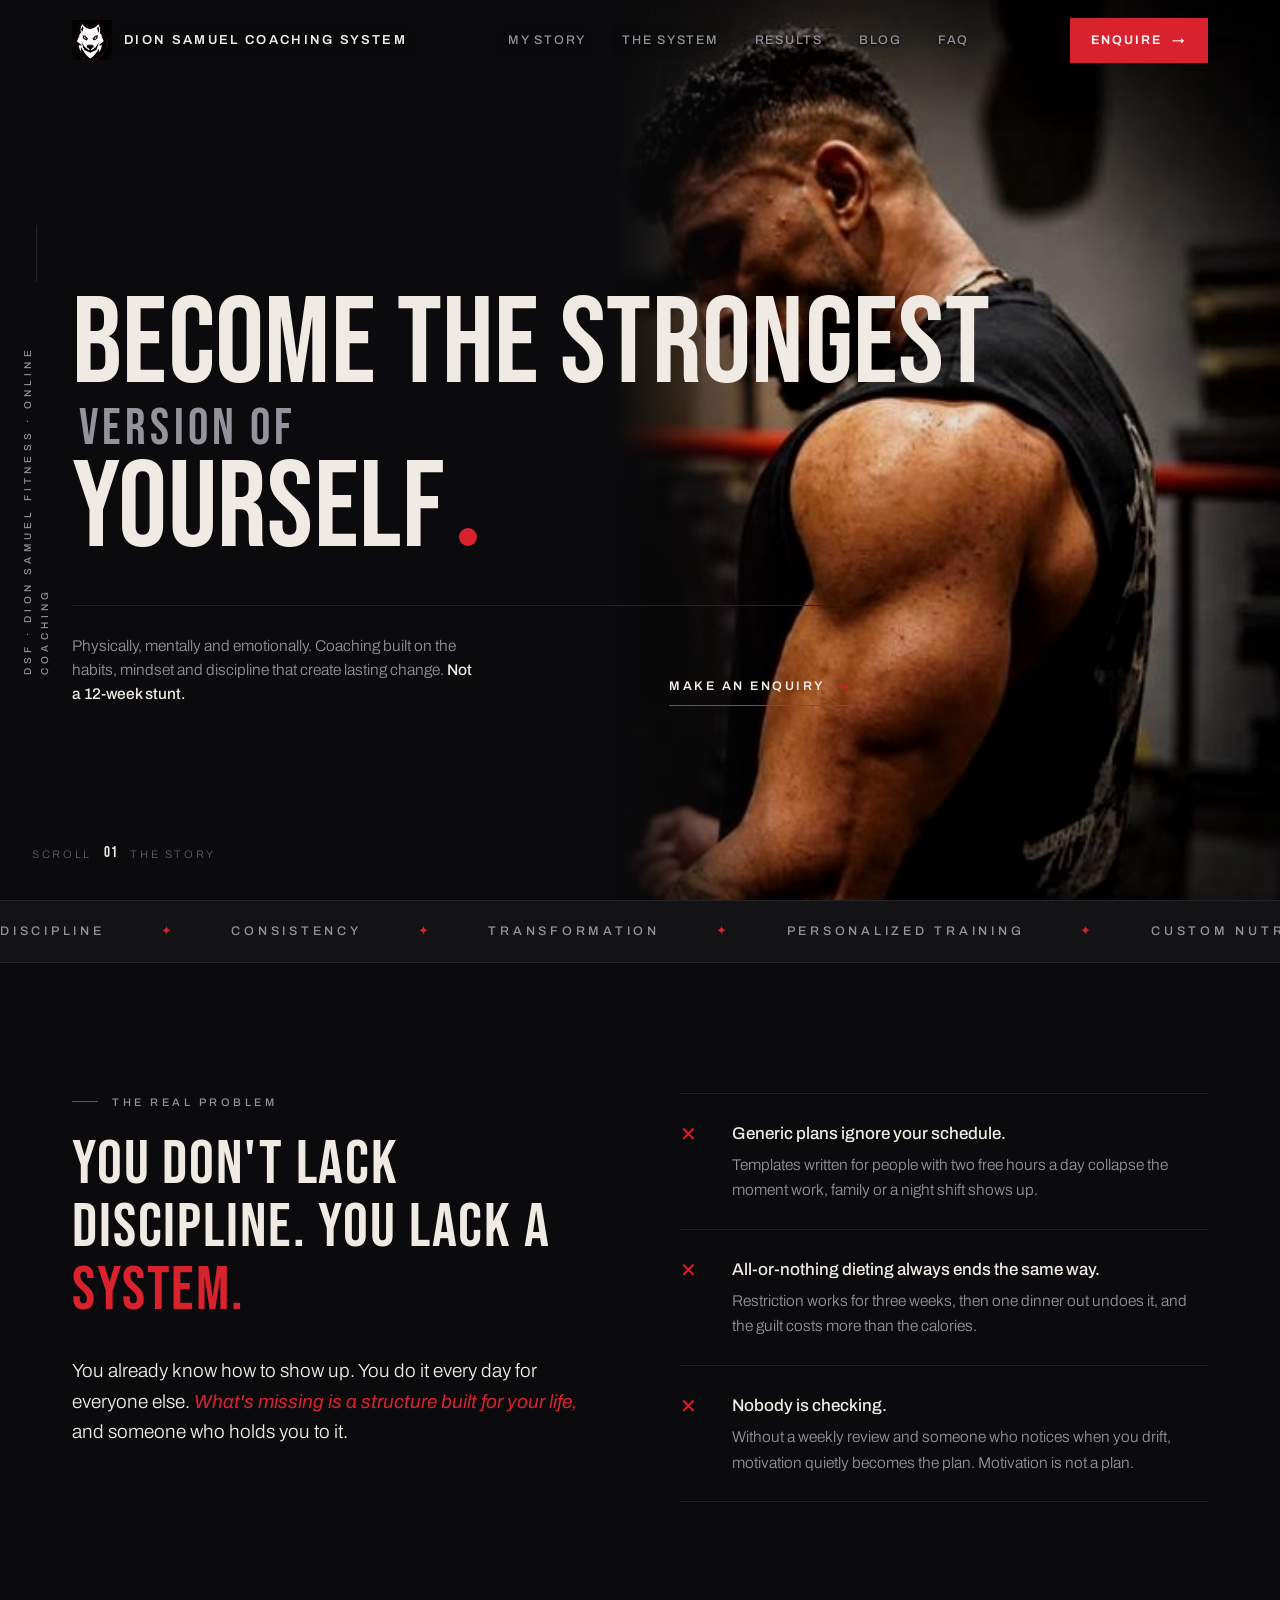
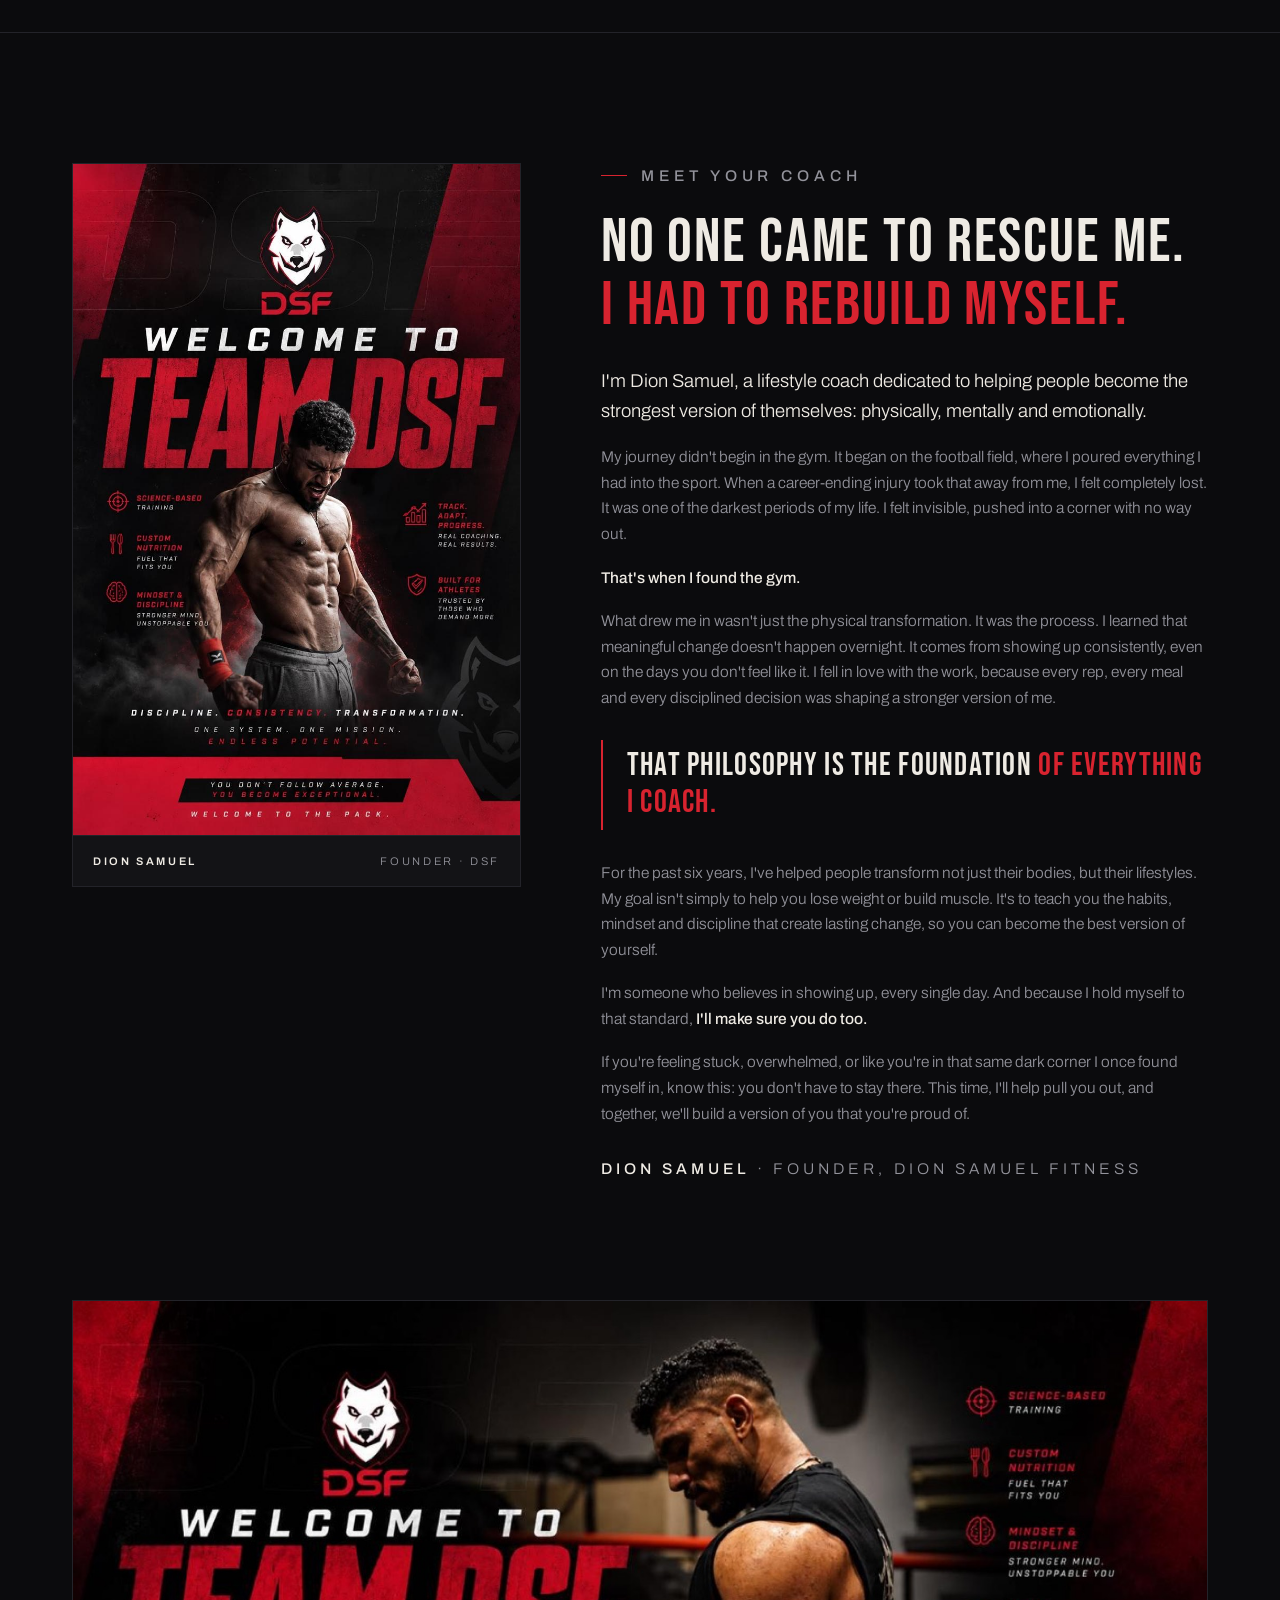
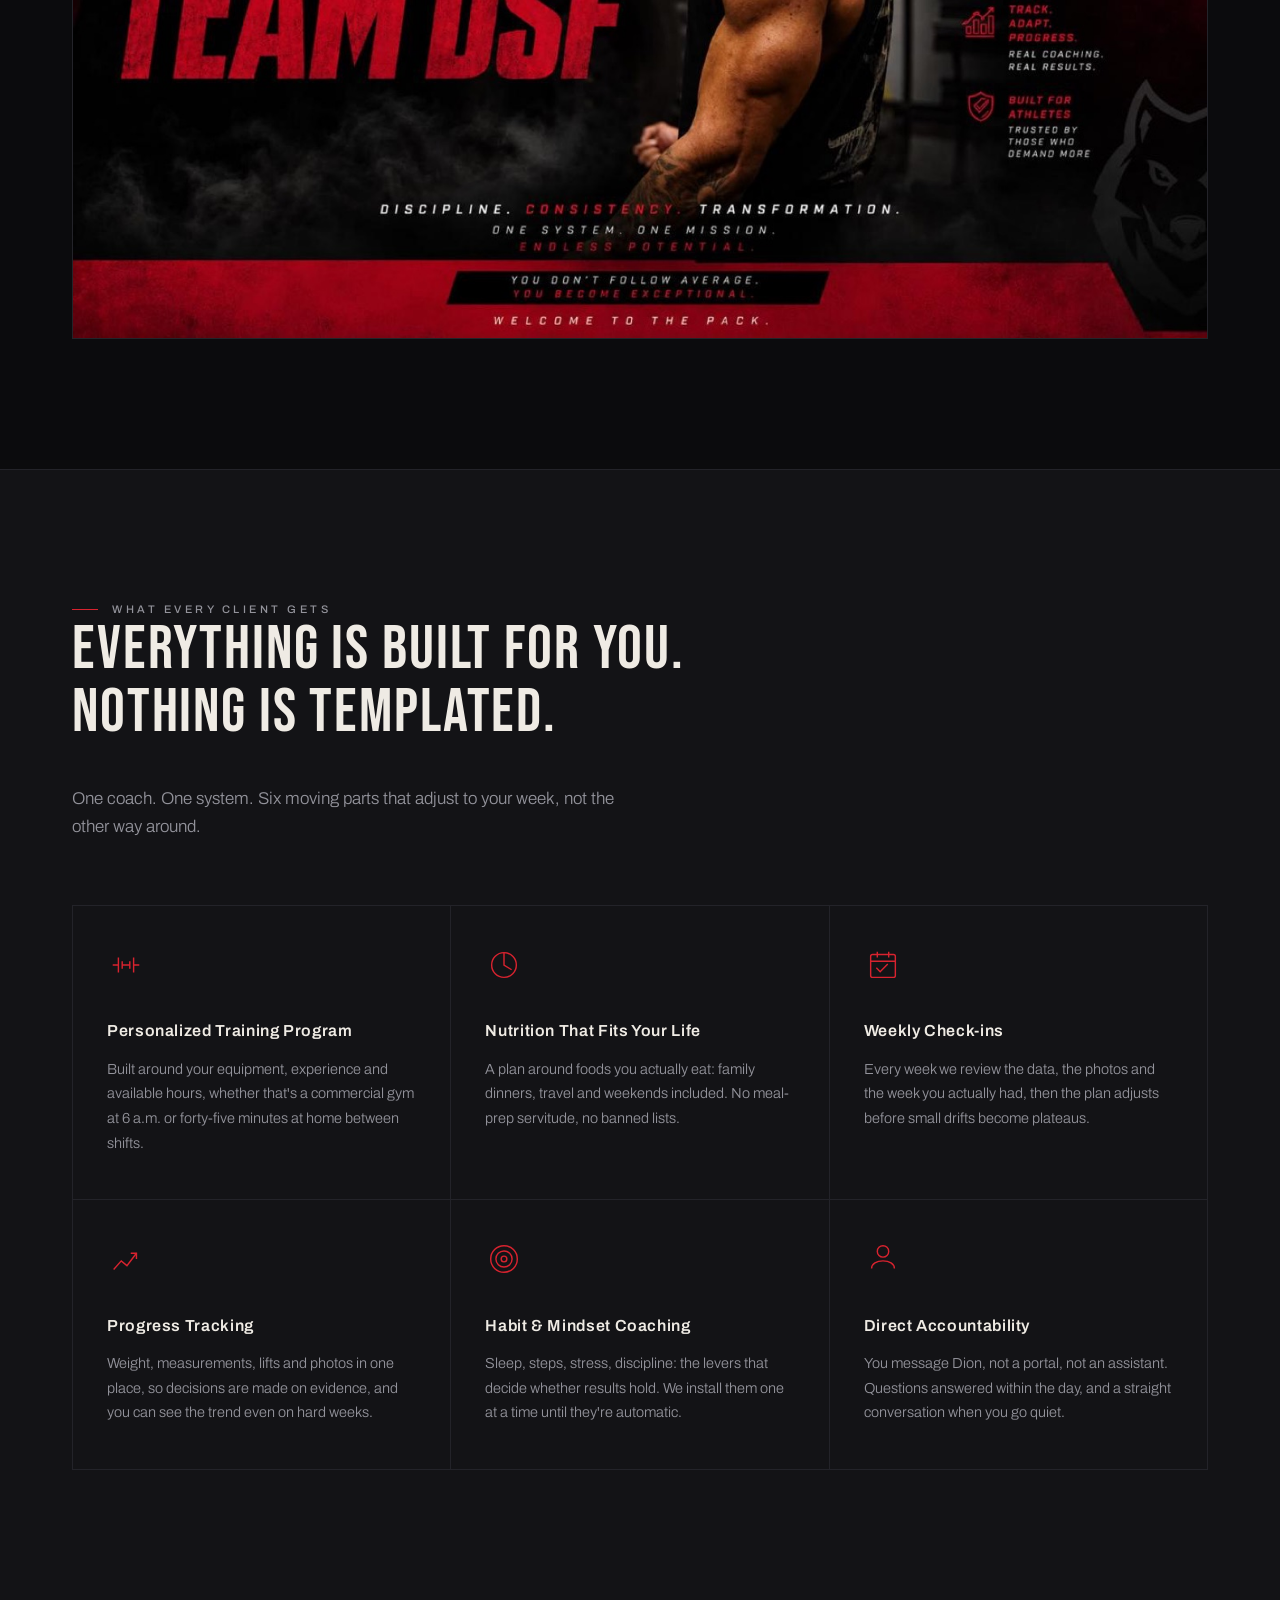
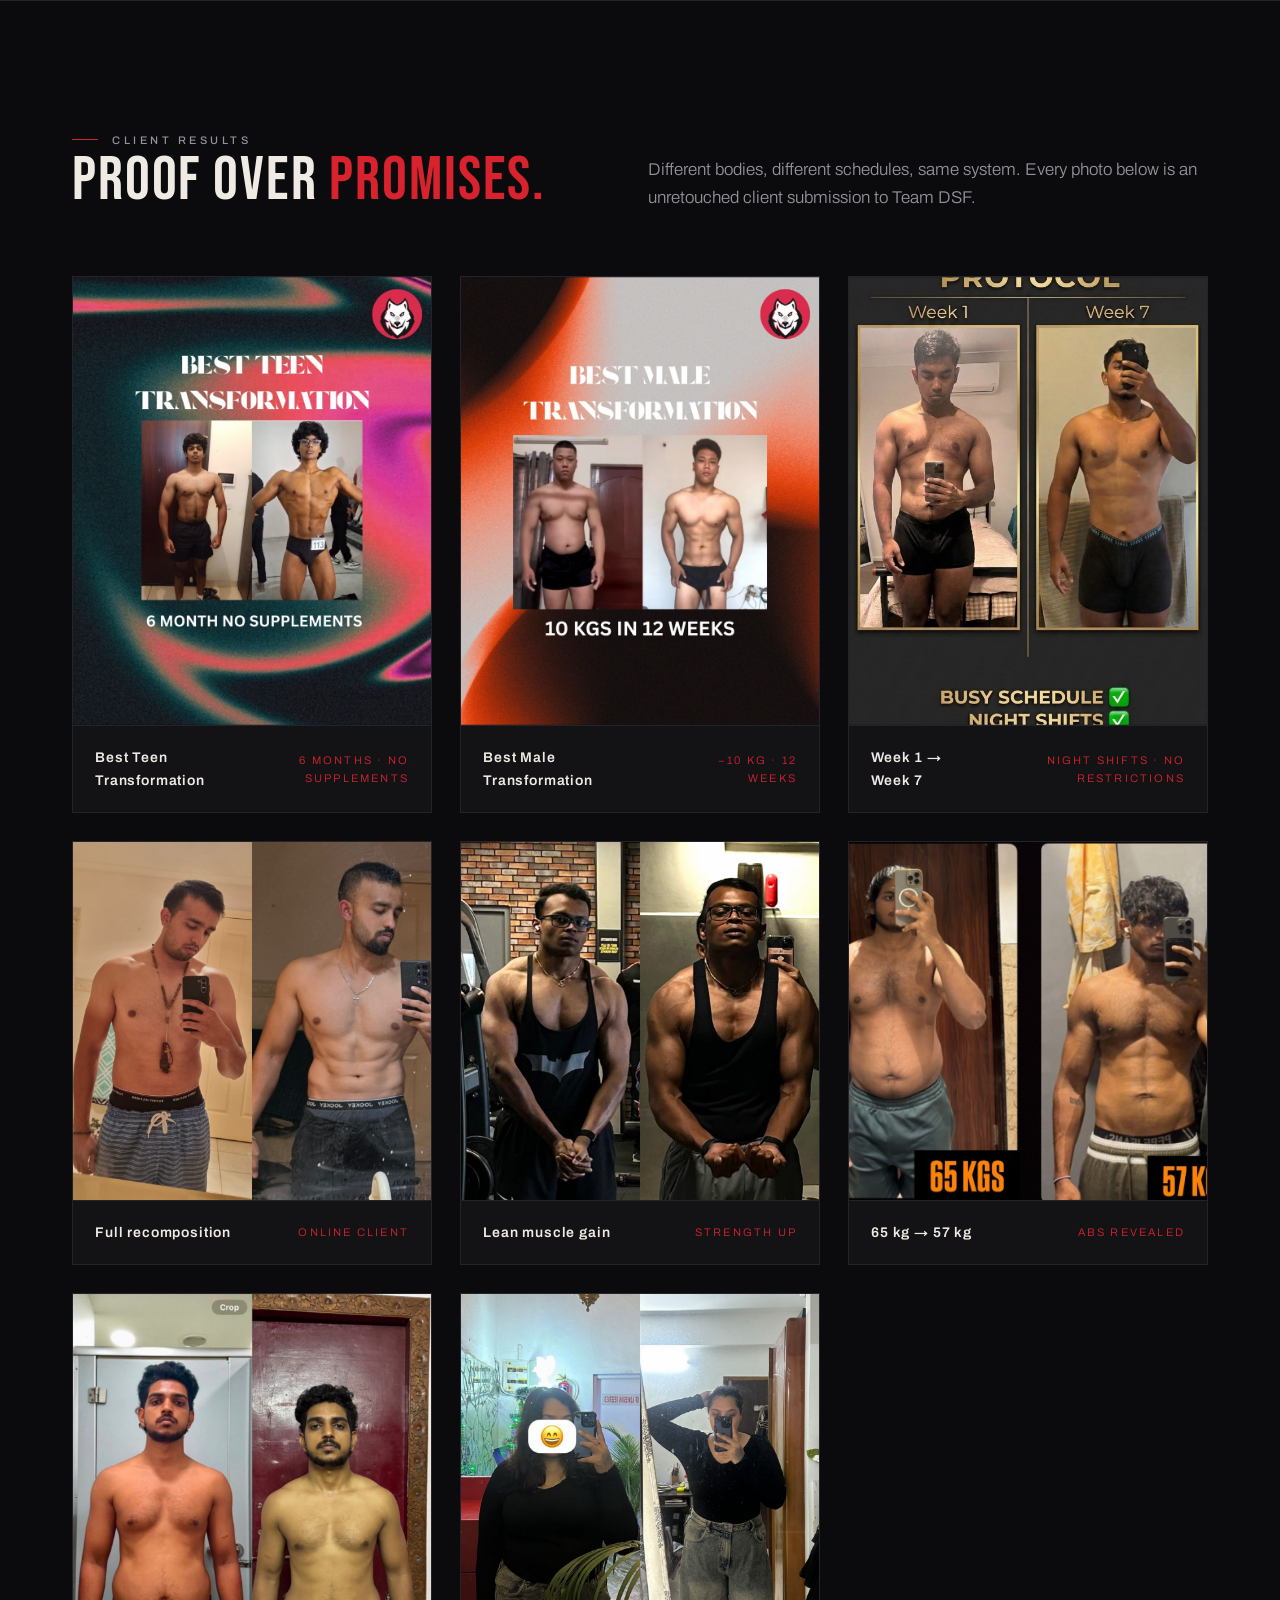
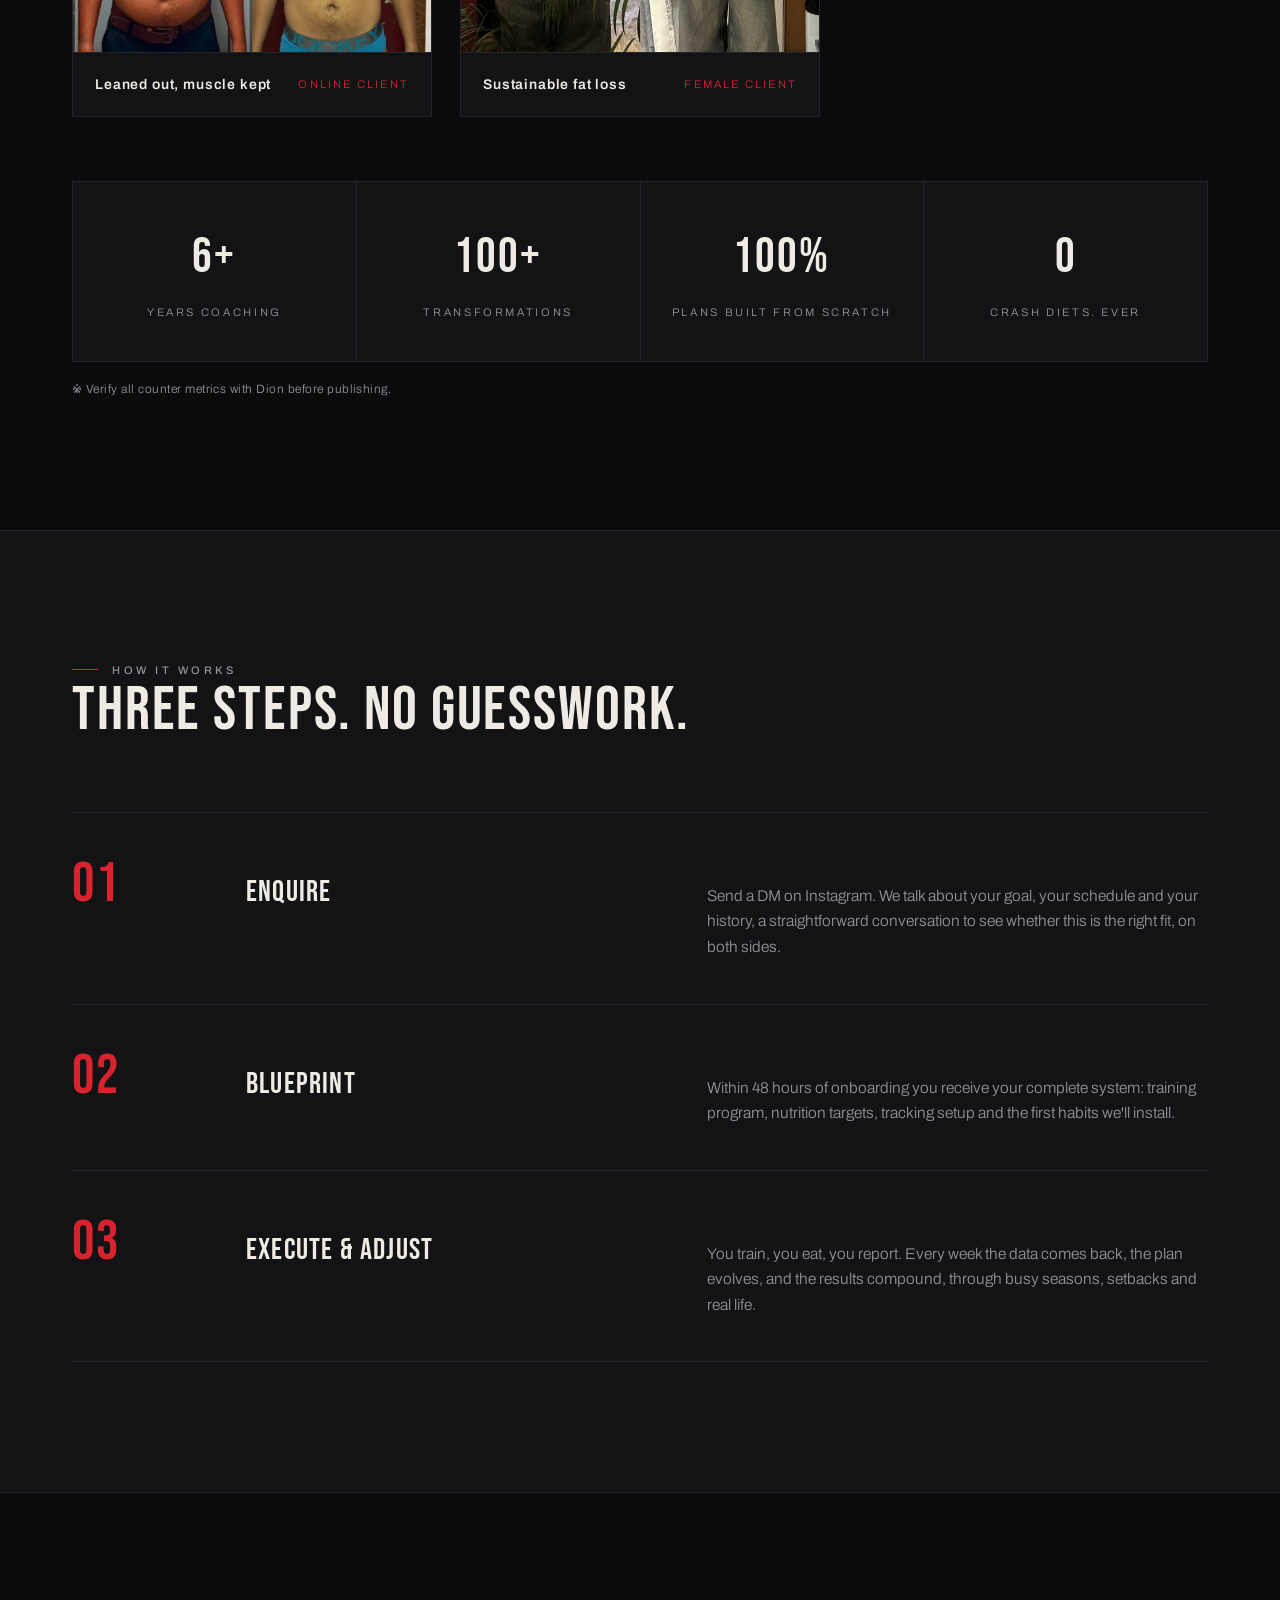
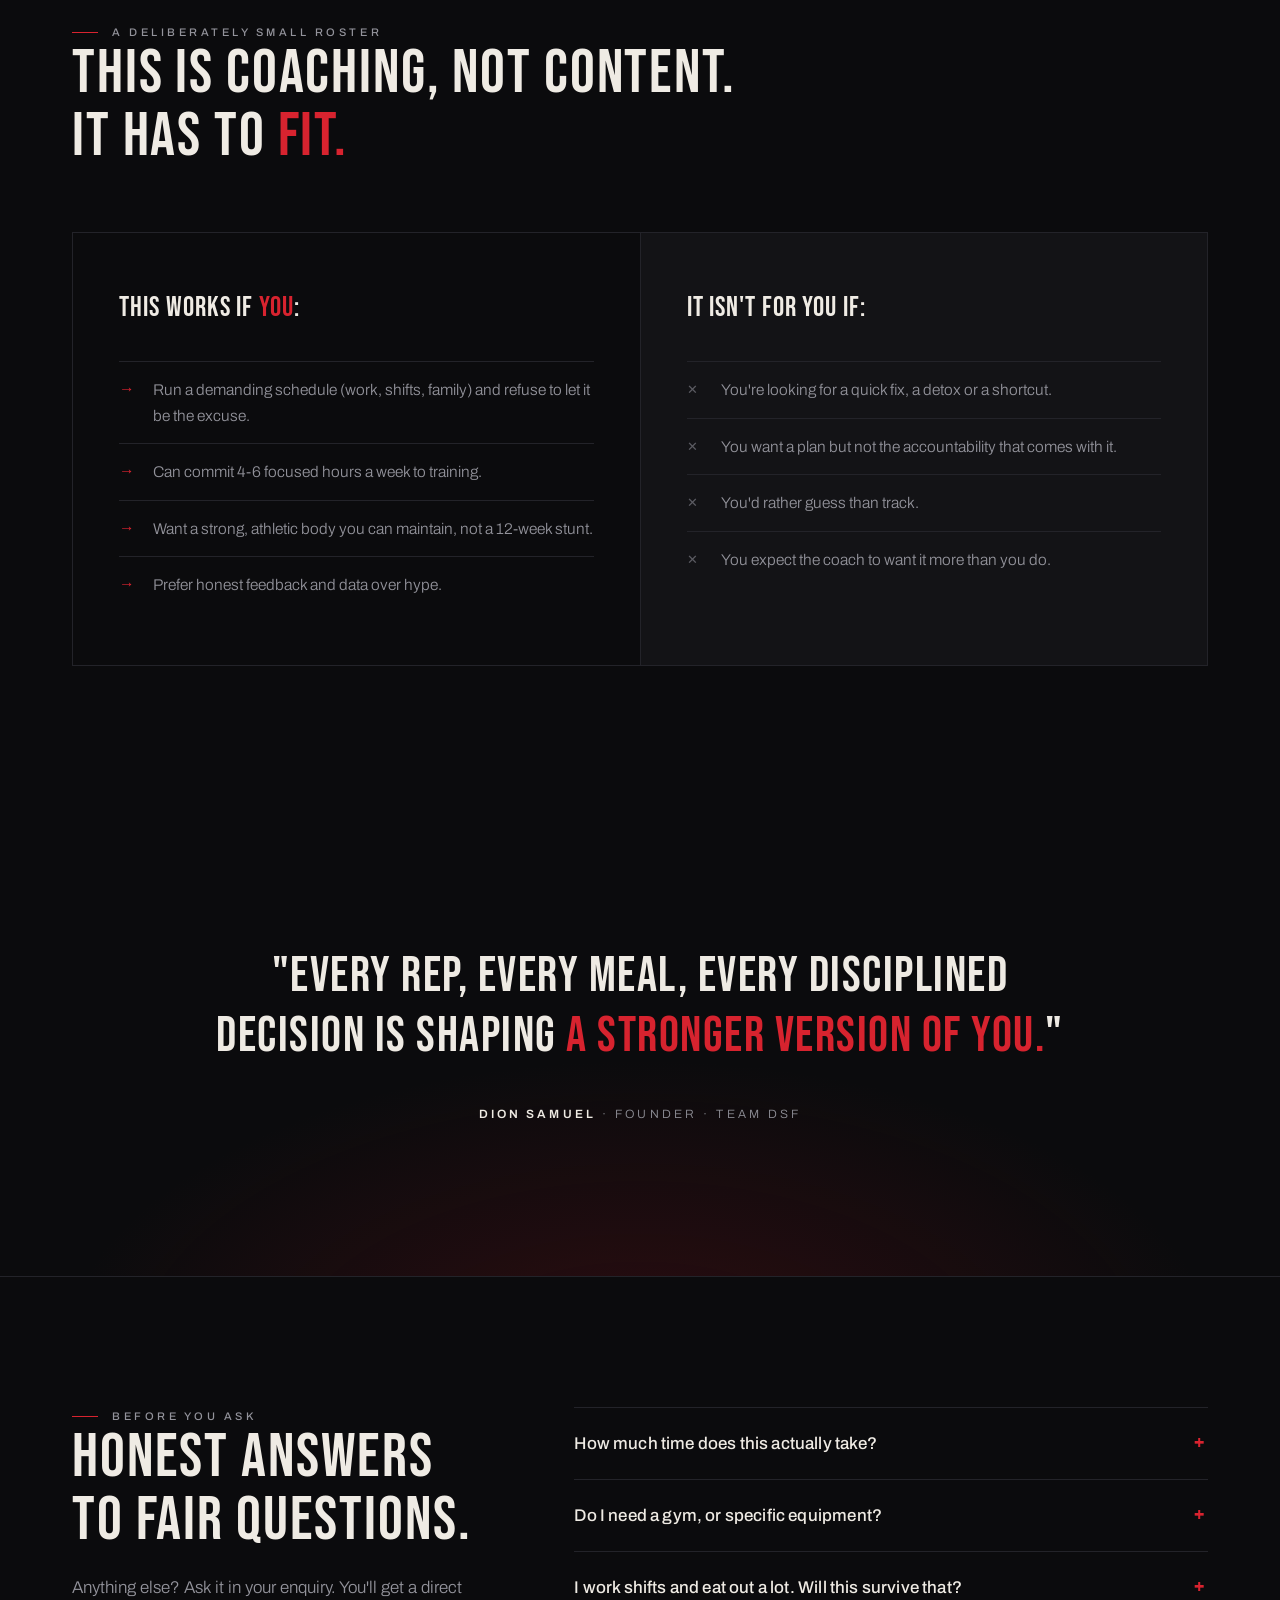
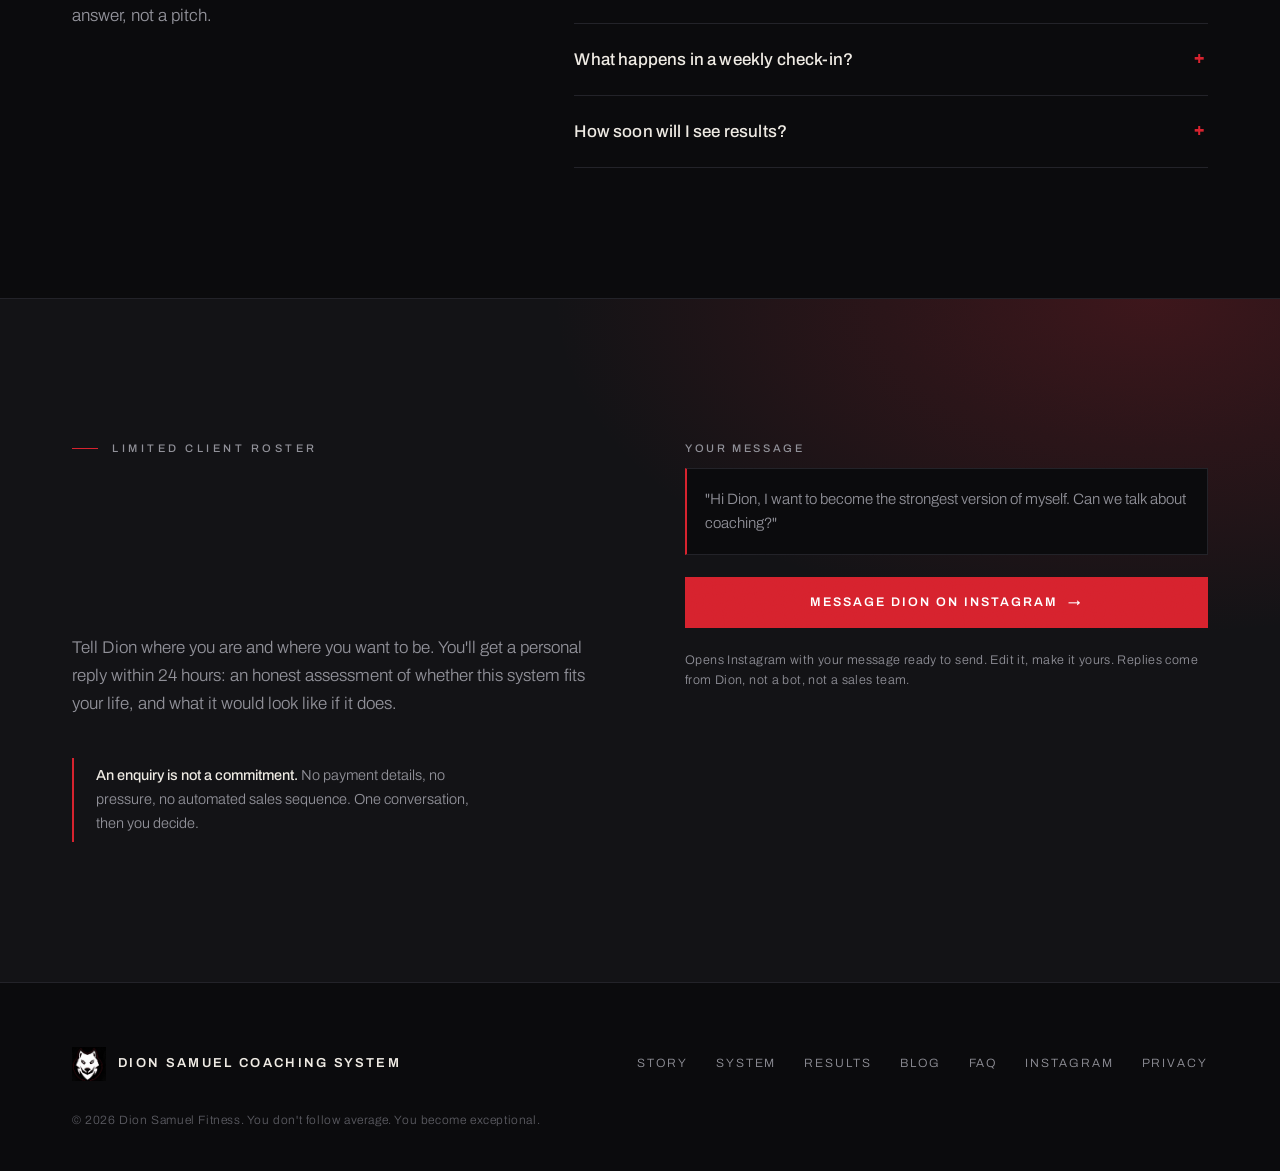
==== index.html @ 86410364 "Content update via admin backend: 8 transformations, 0 videos" ====
<!DOCTYPE html>
<html lang="en">
<head>
<meta charset="UTF-8">
<meta name="viewport" content="width=device-width, initial-scale=1.0">
<title>Dion Samuel Coaching System - Online Fitness &amp; Transformation Coaching</title>
<meta name="description" content="Online lifestyle and transformation coaching by Dion Samuel. Personalized training, nutrition that fits your life, weekly check-ins and direct accountability. Become the strongest version of yourself.">
<link rel="canonical" href="https://www.dionsamuelfitness.com/">
<meta property="og:title" content="Dion Samuel Coaching System">
<meta property="og:description" content="Discipline. Consistency. Transformation. Online coaching by Dion Samuel - become the strongest version of yourself, physically, mentally and emotionally.">
<meta property="og:image" content="https://www.dionsamuelfitness.com/images/dsf-team-banner-welcome.jpg">
<meta property="og:url" content="https://www.dionsamuelfitness.com/">
<meta property="og:site_name" content="Dion Samuel Coaching System">
<meta property="og:type" content="website">
<meta name="twitter:card" content="summary_large_image">
<meta name="twitter:title" content="Dion Samuel Coaching System">
<meta name="twitter:description" content="Online lifestyle and transformation coaching by Dion Samuel. Become the strongest version of yourself.">
<meta name="twitter:image" content="https://www.dionsamuelfitness.com/images/dsf-team-banner-welcome.jpg">
<meta name="theme-color" content="#0B0B0D">
<script type="application/ld+json">
{
  "@context": "https://schema.org",
  "@graph": [
    {
      "@type": "Organization",
      "@id": "https://www.dionsamuelfitness.com/#org",
      "name": "Dion Samuel Coaching System",
      "alternateName": ["Team DSF", "Dion Samuel Fitness"],
      "url": "https://www.dionsamuelfitness.com/",
      "logo": "https://www.dionsamuelfitness.com/images/dsf-wolf-logo.jpg",
      "image": "https://www.dionsamuelfitness.com/images/dsf-team-banner-welcome.jpg",
      "sameAs": ["https://www.instagram.com/dionsamuel_/"],
      "founder": {"@id": "https://www.dionsamuelfitness.com/#dion"},
      "description": "Online lifestyle and transformation coaching: personalized training, flexible nutrition, weekly check-ins, habit coaching and direct accountability."
    },
    {
      "@type": "Person",
      "@id": "https://www.dionsamuelfitness.com/#dion",
      "name": "Dion Samuel",
      "jobTitle": "Lifestyle & Transformation Coach",
      "url": "https://www.dionsamuelfitness.com/",
      "image": "https://www.dionsamuelfitness.com/images/dsf-dion-samuel-founder-poster.jpg",
      "sameAs": ["https://www.instagram.com/dionsamuel_/"]
    },
    {
      "@type": "Service",
      "serviceType": "Online fitness and lifestyle coaching",
      "provider": {"@id": "https://www.dionsamuelfitness.com/#org"},
      "areaServed": "Worldwide",
      "description": "One-to-one online coaching: personalized training program, nutrition that fits your life, weekly check-ins, progress tracking, habit and mindset coaching, direct accountability."
    },
    {
      "@type": "WebSite",
      "url": "https://www.dionsamuelfitness.com/",
      "name": "Dion Samuel Coaching System",
      "publisher": {"@id": "https://www.dionsamuelfitness.com/#org"}
    }
  ]
}
</script>
<link rel="icon" href="/favicon.ico" sizes="48x48">
<link rel="icon" type="image/png" href="/favicon-48.png" sizes="48x48">
<link rel="icon" type="image/png" href="/favicon-96.png" sizes="96x96">
<link rel="icon" type="image/png" href="/favicon-192.png" sizes="192x192">
<link rel="apple-touch-icon" href="/apple-touch-icon.png">
<!--
═══════════════════════════════════════════════════════════════════
WORDPRESS BUILD NOTES (whole page)
Theme base   : Hello Elementor (blank) or Kadence + Elementor Pro
Fonts        : Bebas Neue (display - BEBASNEUEBOLD), Archivo (body/UI)
Global colors: --ink #0B0B0D · --panel #131316 · --line #232329
               --red #D8232F · --red-deep #6E0F16 · --bone #EFEBE4 · --ash #93939B
Grain texture: export the SVG noise below as a tiling PNG (grain.png,
               blend-mode: overlay, opacity .5) - Elementor section background overlay
Animations   : Elementor built-in entrance (fade-up, 60ms stagger) - do NOT
               use bounce/zoom presets; they read as page-builder defaults
Media library: upload every file in /images with the Title / Alt /
               Caption / Description listed in images/image-metadata.md
Ticker       : Elementor Pro loop carousel OR "Marquee Elementor" addon
Form         : Fluent Forms (name / WhatsApp / goal / message), route to CRM
Counters     : Elementor Counter widget, trigger on viewport
═══════════════════════════════════════════════════════════════════
-->
<link rel="preconnect" href="https://fonts.googleapis.com">
<link rel="preconnect" href="https://fonts.gstatic.com" crossorigin>
<link href="https://fonts.googleapis.com/css2?family=Bebas+Neue&family=Archivo:ital,wght@0,300;0,400;0,500;0,600;0,700;1,400&display=swap" rel="stylesheet">
<style>
:root{
  --ink:#0B0B0D; --panel:#131316; --panel2:#17171B; --line:#232329;
  --red:#D8232F; --red-deep:#6E0F16; --bone:#EFEBE4; --ash:#93939B;
  --display:'Bebas Neue', sans-serif; --body:'Archivo', sans-serif;
  --max:1200px;
}
*{margin:0;padding:0;box-sizing:border-box}
html{scroll-behavior:smooth;overflow-x:clip}
body{background:var(--ink);color:var(--bone);font-family:var(--body);font-weight:300;
  font-size:16px;line-height:1.65;-webkit-font-smoothing:antialiased;overflow-x:clip}
::selection{background:var(--red);color:#fff}
img{display:block;max-width:100%}
a{color:inherit;text-decoration:none}
.wrap{max-width:var(--max);margin:0 auto;padding:0 32px}
.eyebrow{font-size:11px;letter-spacing:.32em;text-transform:uppercase;color:var(--ash);
  font-weight:500;display:flex;align-items:center;gap:14px}
.eyebrow::before{content:"";width:26px;height:1px;background:var(--red)}
h1,h2{font-family:var(--display);font-weight:400;letter-spacing:.03em}
h2{font-size:clamp(38px,5vw,62px);line-height:1.02}
h2 em{font-style:normal;color:var(--red)}
.sub{color:var(--ash);max-width:560px;font-size:17px}
section{position:relative}

/* ── reveal on scroll ─────────────────────────── */
.rv{opacity:0;transform:translateY(16px);transition:opacity .8s cubic-bezier(.2,.6,.2,1),transform .8s cubic-bezier(.2,.6,.2,1)}
.rv.in{opacity:1;transform:none}
@media (prefers-reduced-motion:reduce){.rv{opacity:1;transform:none;transition:none}
  .ticker-track{animation:none!important}}

/* ── grain ────────────────────────────────────── */
.grain::after{content:"";position:absolute;inset:0;pointer-events:none;opacity:.55;
  background-image:url("data:image/svg+xml,%3Csvg xmlns='http://www.w3.org/2000/svg' width='240' height='240'%3E%3Cfilter id='n'%3E%3CfeTurbulence type='fractalNoise' baseFrequency='.9' numOctaves='2'/%3E%3CfeColorMatrix values='0 0 0 0 0 0 0 0 0 0 0 0 0 0 0 0 0 0 .06 0'/%3E%3C/filter%3E%3Crect width='240' height='240' filter='url(%23n)'/%3E%3C/svg%3E");
  mix-blend-mode:overlay}

/* ═══ NAV ═══ */
header{position:fixed;top:0;left:0;right:0;z-index:100;transition:background .35s,border-color .35s;
  border-bottom:1px solid transparent}
header.solid{background:rgba(11,11,13,.86);backdrop-filter:blur(14px);border-color:var(--line)}
.nav{max-width:var(--max);margin:0 auto;padding:18px 32px;display:flex;align-items:center;justify-content:space-between}
.brand{display:flex;align-items:center;gap:12px;font-weight:600;letter-spacing:.18em;font-size:13px;text-transform:uppercase;
  min-width:0}
.brand img{width:40px;height:40px;object-fit:cover;flex:0 0 auto}
.brand-name{min-width:0}
.nav-links{display:flex;gap:36px;font-size:12.5px;letter-spacing:.14em;text-transform:uppercase;font-weight:500;color:var(--ash)}
.nav-links a{transition:color .25s,text-shadow .35s}
/* readable over the hero image while the header is still transparent */
header:not(.solid) .nav-links a{text-shadow:0 1px 3px rgba(0,0,0,.9),0 2px 12px rgba(0,0,0,.7)}
header:not(.solid) .brand{text-shadow:0 1px 3px rgba(0,0,0,.9),0 2px 12px rgba(0,0,0,.7)}
.nav-links a:hover,.nav-links a:focus-visible{color:var(--bone)}
.btn{display:inline-flex;align-items:center;gap:10px;background:var(--red);color:#fff;
  padding:14px 26px;font-size:12.5px;font-weight:600;letter-spacing:.16em;text-transform:uppercase;
  border:1px solid var(--red);transition:background .25s,transform .25s;cursor:pointer;font-family:var(--body)}
.btn:hover{background:#B71C27}
.btn.small{padding:11px 20px}
.btn.ghost{background:transparent;border-color:var(--line);color:var(--bone)}
.btn.ghost:hover{border-color:var(--red);color:#fff;background:transparent}
.btn .arrow{transition:transform .25s}
.btn:hover .arrow{transform:translateX(4px)}
@media(max-width:900px){.nav-links{display:none}}
/* mobile: the brand must never slide under the Enquire button - it wraps to two
   lines ("Dion Samuel" / "Coaching System") while the button holds its width */
@media(max-width:640px){
  .nav{padding:14px 18px;gap:12px}
  .nav .btn.small{flex:0 0 auto;padding:10px 14px;font-size:10.5px;letter-spacing:.12em;gap:7px}
  .brand{font-size:10.5px;letter-spacing:.1em;gap:9px;flex:1 1 auto}
  .brand img{width:32px;height:32px}
  .brand-name{line-height:1.35}
}
@media(max-width:400px){
  .nav .btn.small .arrow{display:none}
  .brand{font-size:9.5px;letter-spacing:.08em}
}

/* ═══ HERO - editorial masthead ═══
   WP: full-height section, figure = background image with a left-to-black
   gradient overlay (Elementor background overlay, NOT corner glows).
   Masthead = one Heading widget with <br>; line mask-reveal via theme custom
   CSS or per-line fade-up. Spine = rotated Text widget. Enquiry = text link. */
.hero{min-height:100vh;min-height:100svh;position:relative;overflow:hidden;background:var(--ink);
  display:flex;align-items:center}
.hero-figure{position:absolute;top:0;right:0;bottom:0;width:52%;z-index:1;
  -webkit-mask-image:linear-gradient(90deg,transparent 0%,#000 26%,#000 100%);
  mask-image:linear-gradient(90deg,transparent 0%,#000 26%,#000 100%)}
.hero-figure img{width:100%;height:100%;object-fit:cover;object-position:center 12%;
  filter:contrast(1.04) brightness(.9);
  clip-path:inset(0 0 0 100%);transition:clip-path 1.4s cubic-bezier(.16,.84,.28,1) .15s}
.hero.play .hero-figure img{clip-path:inset(0 0 0 0)}
.hero::before{content:"";position:absolute;top:-10%;right:8%;width:44%;height:120%;z-index:0;
  background:radial-gradient(closest-side,rgba(216,35,47,.30),transparent 72%);filter:blur(30px)}
.hero-inner{position:relative;z-index:3;max-width:var(--max);margin:0 auto;padding:96px 32px 0;width:100%}
.hero-spine{position:absolute;left:20px;top:50%;transform:translateY(-50%) rotate(180deg);
  writing-mode:vertical-rl;font-size:10px;letter-spacing:.42em;text-transform:uppercase;
  color:var(--ash);z-index:4;display:flex;align-items:center;gap:18px;font-weight:500}
.hero-spine::after{content:"";height:64px;width:1px;background:var(--line)}
.mast{font-family:var(--display);font-weight:400;letter-spacing:.015em;color:var(--bone);line-height:.9}
.mast .l1,.mast .l3{font-size:clamp(56px,9.6vw,138px);display:block}
.mast .l2{display:block;font-weight:400;font-size:clamp(28px,4vw,52px);
  color:var(--ash);padding-left:.14em;margin:.1em 0 .04em;letter-spacing:.08em}
.mast .l3{position:relative}
.mast .l3 .dot{display:inline-block;width:.15em;height:.15em;background:var(--red);
  border-radius:50%;margin-left:.12em;vertical-align:baseline}
.mast-line{overflow:hidden}
.mast-line>span{display:block;transform:translateY(112%);transition:transform 1s cubic-bezier(.16,.84,.28,1)}
.hero.play .mast-line>span{transform:none}
.hero.play .mast-line:nth-child(2)>span{transition-delay:.09s}
.hero.play .mast-line:nth-child(3)>span{transition-delay:.18s}
.hero-base{display:flex;align-items:flex-end;justify-content:space-between;gap:40px;flex-wrap:wrap;
  margin-top:40px;padding-top:28px;border-top:1px solid var(--line);max-width:780px;
  opacity:0;transform:translateY(14px);transition:opacity .9s ease .5s,transform .9s cubic-bezier(.16,.84,.28,1) .5s}
.hero.play .hero-base{opacity:1;transform:none}
.hero-base p{color:var(--ash);font-size:15.5px;max-width:410px;line-height:1.55}
.hero-base p b{color:var(--bone);font-weight:500}
.enq-link{display:inline-flex;align-items:center;gap:12px;font-size:12.5px;letter-spacing:.2em;
  text-transform:uppercase;font-weight:600;color:var(--bone);white-space:nowrap;
  border-bottom:1px solid var(--red);padding-bottom:8px;transition:gap .3s,color .25s}
.enq-link:hover{gap:20px;color:var(--red)}
.enq-link .a{color:var(--red);transition:transform .3s}
.enq-link:hover .a{transform:translateX(3px)}
.hero-index{position:absolute;left:32px;bottom:34px;z-index:3;font-size:11px;letter-spacing:.24em;
  text-transform:uppercase;color:#5c5c63;display:flex;align-items:center;gap:12px}
.hero-index b{color:var(--bone);font-family:var(--display);font-weight:400;font-size:15px;letter-spacing:.08em}
@media(max-width:820px){
  .hero{align-items:center;padding-top:120px}
  .hero-figure{width:100%;opacity:.24;-webkit-mask-image:linear-gradient(180deg,transparent,#000 62%);mask-image:linear-gradient(180deg,transparent,#000 62%)}
  .hero::before{right:-10%;width:80%;opacity:.35;animation:none}
  .hero-spine,.hero-index{display:none}
  .mast .l1,.mast .l3{font-size:clamp(52px,17vw,84px)}
}

/* ═══ TICKER ═══ */
.ticker{border-top:1px solid var(--line);border-bottom:1px solid var(--line);overflow:hidden;
  padding:20px 0;background:var(--panel)}
.ticker-track{display:flex;gap:56px;width:max-content;animation:tick 34s linear infinite}
.ticker-track span{font-size:12.5px;letter-spacing:.3em;text-transform:uppercase;color:var(--ash);
  display:flex;align-items:center;gap:56px;white-space:nowrap;font-weight:500}
.ticker-track i{color:var(--red);font-style:normal}
@keyframes tick{to{transform:translateX(-50%)}}

/* ═══ PROBLEM ═══ */
.problem{padding:130px 0}
.problem-grid{display:grid;grid-template-columns:1fr 1fr;gap:80px;align-items:start}
.problem h2{margin:22px 0 0}
.pain{border-top:1px solid var(--line);padding:26px 0;display:grid;grid-template-columns:34px 1fr;gap:18px}
.pain:last-of-type{border-bottom:1px solid var(--line)}
.pain .x{color:var(--red);font-size:20px;line-height:1.5;font-family:var(--display)}
.pain p{color:var(--ash);font-size:15.5px}
.pain b{color:var(--bone);font-weight:500;display:block;font-size:17px;margin-bottom:4px;font-family:var(--body)}
.pivot{margin-top:34px;font-size:19px;line-height:1.6}
.pivot em{font-family:var(--body);font-style:italic;color:var(--red);font-size:19px;font-weight:400}
@media(max-width:900px){.problem-grid{grid-template-columns:1fr;gap:44px}.problem{padding:90px 0}}

/* ═══ STORY - meet your coach ═══
   WP: 2-column section - left = sticky Image widget (founder poster),
   right = Heading + Text Editor widgets. Pull-quote = styled divider text.
   Banner strip below = full-width Image widget inside same section. -->  */
.story{padding:130px 0;border-top:1px solid var(--line)}
.story-grid{display:grid;grid-template-columns:.85fr 1.15fr;gap:80px;align-items:start}
.story-figure{position:sticky;top:110px;border:1px solid var(--line);background:var(--panel)}
.story-figure img{width:100%}
.story-figure figcaption{padding:16px 20px;border-top:1px solid var(--line);font-size:11px;
  letter-spacing:.24em;text-transform:uppercase;color:var(--ash);display:flex;justify-content:space-between}
.story-figure figcaption b{color:var(--bone);font-weight:600}
.story-copy h2{margin:22px 0 30px}
.story-copy p{color:var(--ash);font-size:15.5px;margin-bottom:18px}
.story-copy p b{color:var(--bone);font-weight:500}
.story-copy .lead{font-size:18.5px;color:var(--bone);line-height:1.6}
.story-pull{border-left:2px solid var(--red);padding:8px 0 8px 24px;margin:30px 0;
  font-family:var(--display);font-size:clamp(24px,2.6vw,32px);line-height:1.15;letter-spacing:.04em;color:var(--bone)}
.story-pull i{color:var(--red);font-style:normal}
.story-sign{margin-top:30px;font-size:11px;letter-spacing:.26em;text-transform:uppercase;color:var(--ash)}
.story-sign b{color:var(--bone);font-weight:600}
.story-banner{margin-top:100px;border:1px solid var(--line)}
.story-banner img{width:100%}
@media(max-width:900px){.story-grid{grid-template-columns:1fr;gap:44px}
  .story-figure{position:static;max-width:440px}.story{padding:90px 0}.story-banner{margin-top:64px}}

/* ═══ SYSTEM ═══ */
.system{padding:130px 0;background:var(--panel);border-top:1px solid var(--line);border-bottom:1px solid var(--line)}
.system-head{display:flex;justify-content:space-between;align-items:flex-end;gap:40px;margin-bottom:64px;flex-wrap:wrap}
.sys-grid{display:grid;grid-template-columns:repeat(3,1fr);gap:1px;background:var(--line);border:1px solid var(--line)}
.sys-card{background:var(--panel);padding:40px 34px 44px;position:relative;transition:background .35s}
.sys-card:hover{background:var(--panel2)}
.sys-card::before{content:"";position:absolute;top:0;left:0;width:0;height:2px;background:var(--red);transition:width .45s cubic-bezier(.2,.6,.2,1)}
.sys-card:hover::before{width:100%}
.sys-card .glyph{width:38px;height:38px;margin-bottom:26px;color:var(--red)}
.sys-card h3{font-family:var(--body);font-weight:600;font-size:16px;letter-spacing:.04em;margin-bottom:12px}
.sys-card p{color:var(--ash);font-size:14.5px;line-height:1.7}
@media(max-width:980px){.sys-grid{grid-template-columns:1fr 1fr}}
@media(max-width:640px){.sys-grid{grid-template-columns:1fr}.system{padding:90px 0}}

/* ═══ TRANSFORMATIONS ═══ */
.transf{padding:130px 0}
.tf-head{margin-bottom:64px;display:flex;justify-content:space-between;align-items:flex-end;gap:40px;flex-wrap:wrap}
.tf-grid{display:grid;grid-template-columns:1fr 1fr 1fr;gap:28px;align-items:stretch}
.tf-card{border:1px solid var(--line);background:var(--panel);overflow:hidden;position:relative}
.tf-card figure{overflow:hidden;aspect-ratio:4/5}
.tf-card.sq figure{aspect-ratio:1/1}
.tf-card figure img{width:100%;height:100%;object-fit:cover;transition:transform .8s cubic-bezier(.2,.6,.2,1),clip-path 1.1s cubic-bezier(.16,.84,.28,1) .15s}
.tf-card:hover figure img{transform:scale(1.035)}
.tf-card figcaption{padding:20px 22px;border-top:1px solid var(--line);display:flex;justify-content:space-between;align-items:center;gap:14px}
.tf-card figcaption b{font-weight:600;font-size:14px;letter-spacing:.06em}
.tf-card figcaption span{font-size:11px;letter-spacing:.2em;text-transform:uppercase;color:var(--red);text-align:right}
.tf-stats{display:flex;gap:0;border:1px solid var(--line);margin-top:64px;background:var(--panel)}
.tf-stats div{flex:1;padding:36px 20px;text-align:center;border-right:1px solid var(--line)}
.tf-stats div:last-child{border-right:none}
.tf-stats b{font-family:var(--display);font-size:clamp(34px,3.8vw,50px);font-weight:400;display:block;letter-spacing:.04em}
.tf-stats b i{color:var(--red);font-style:normal}
.tf-stats span{font-size:11px;letter-spacing:.24em;text-transform:uppercase;color:var(--ash)}
.tf-note{margin-top:18px;font-size:12px;color:var(--ash);letter-spacing:.04em}
@media(max-width:980px){.tf-grid{grid-template-columns:1fr}.tf-stats{flex-wrap:wrap}
  .tf-stats div{flex:1 1 50%;border-bottom:1px solid var(--line)}.transf{padding:90px 0}}

/* ═══ VIDEOS ═══ */
.videos{padding:130px 0;border-top:1px solid var(--line)}
.vid-head{margin-bottom:64px;display:flex;justify-content:space-between;align-items:flex-end;gap:40px;flex-wrap:wrap}
.vid-grid{display:grid;grid-template-columns:1fr 1fr 1fr;gap:28px;align-items:stretch}
.vid-card{border:1px solid var(--line);background:var(--panel);overflow:hidden;position:relative}
.vid-card .media{position:relative;aspect-ratio:9/16;background:#000;overflow:hidden}
.vid-card.wide .media{aspect-ratio:16/9}
.vid-card .media video,.vid-card .media iframe{width:100%;height:100%;object-fit:cover;border:0;display:block}
.vid-card figcaption{padding:20px 22px;border-top:1px solid var(--line);display:flex;justify-content:space-between;align-items:center;gap:14px}
.vid-card figcaption b{font-weight:600;font-size:14px;letter-spacing:.06em}
.vid-card figcaption span{font-size:11px;letter-spacing:.2em;text-transform:uppercase;color:var(--red);text-align:right}
@media(max-width:980px){.vid-grid{grid-template-columns:1fr}.videos{padding:90px 0}}

/* ═══ METHOD ═══ */
.method{padding:130px 0;background:var(--panel);border-top:1px solid var(--line);border-bottom:1px solid var(--line)}
.steps{margin-top:70px}
.step{display:grid;grid-template-columns:130px 1fr 1.2fr;gap:44px;padding:44px 0;border-top:1px solid var(--line);align-items:baseline}
.step:last-child{border-bottom:1px solid var(--line)}
.step .num{font-family:var(--display);font-size:56px;color:var(--red);font-weight:400;line-height:1;letter-spacing:.04em}
.step h3{font-family:var(--display);font-weight:400;font-size:30px;letter-spacing:.04em}
.step p{color:var(--ash);font-size:15.5px}
@media(max-width:900px){.step{grid-template-columns:1fr;gap:12px;padding:34px 0}
  .step .num{font-size:44px}.method{padding:90px 0}}

/* ═══ FIT ═══ */
.fit{padding:130px 0}
.fit-grid{display:grid;grid-template-columns:1fr 1fr;gap:1px;background:var(--line);border:1px solid var(--line);margin-top:64px}
.fit-col{background:var(--ink);padding:52px 46px}
.fit-col.no{background:var(--panel)}
.fit-col h3{font-family:var(--display);font-weight:400;font-size:28px;letter-spacing:.04em;margin-bottom:30px}
.fit-col h3 em{font-style:normal;color:var(--red)}
.fit-col ul{list-style:none}
.fit-col li{padding:15px 0 15px 34px;position:relative;color:var(--ash);font-size:15.5px;border-top:1px solid var(--line)}
.fit-col li::before{position:absolute;left:0;top:15px;font-family:var(--display)}
.fit-col.yes li::before{content:"→";color:var(--red)}
.fit-col.no li::before{content:"✕";color:#5c5c63;font-size:13px;top:18px}
@media(max-width:860px){.fit-grid{grid-template-columns:1fr}.fit{padding:90px 0}}

/* ═══ QUOTE ═══ */
.quote{padding:150px 0;text-align:center;
  background:radial-gradient(900px 480px at 50% 120%, rgba(110,15,22,.35), transparent 65%), var(--ink)}
.quote blockquote{font-family:var(--display);font-weight:400;letter-spacing:.03em;
  font-size:clamp(30px,4.2vw,50px);line-height:1.2;max-width:880px;margin:0 auto 34px}
.quote blockquote i{color:var(--red);font-style:normal}
.quote cite{font-style:normal;font-size:12px;letter-spacing:.26em;text-transform:uppercase;color:var(--ash)}
.quote cite b{color:var(--bone);font-weight:600}

/* ═══ FAQ ═══ */
.faq{padding:130px 0;border-top:1px solid var(--line)}
.faq-grid{display:grid;grid-template-columns:.8fr 1.2fr;gap:80px;align-items:start}
.faq-item{border-bottom:1px solid var(--line)}
.faq-item:first-child{border-top:1px solid var(--line)}
.faq-q{width:100%;background:none;border:none;color:var(--bone);font-family:var(--body);
  font-size:17px;font-weight:500;text-align:left;padding:26px 44px 26px 0;cursor:pointer;position:relative;letter-spacing:.01em}
.faq-q::after{content:"+";position:absolute;right:4px;top:50%;transform:translateY(-50%);
  font-family:var(--display);font-size:26px;color:var(--red);transition:transform .35s;font-weight:400}
.faq-item.open .faq-q::after{transform:translateY(-50%) rotate(45deg)}
.faq-a{max-height:0;overflow:hidden;transition:max-height .45s cubic-bezier(.2,.6,.2,1)}
.faq-a p{color:var(--ash);font-size:15px;padding:0 40px 26px 0;line-height:1.75}
@media(max-width:900px){.faq-grid{grid-template-columns:1fr;gap:44px}.faq{padding:90px 0}}

/* ═══ ENQUIRY ═══ */
.enquiry{padding:140px 0;background:
  radial-gradient(1000px 560px at 90% 0%, rgba(216,35,47,.22), transparent 60%), var(--panel);
  border-top:1px solid var(--line)}
.enq-grid{display:grid;grid-template-columns:1fr 1fr;gap:90px;align-items:start}
.enq-left h2{margin:24px 0 26px}
.enq-left .sub{margin-bottom:40px}
.enq-assure{border-left:2px solid var(--red);padding:6px 0 6px 22px;color:var(--ash);font-size:14.5px;max-width:420px}
.enq-assure b{color:var(--bone);font-weight:500}
.form{display:grid;gap:22px}
.field label{display:block;font-size:11px;letter-spacing:.24em;text-transform:uppercase;color:var(--ash);margin-bottom:10px;font-weight:500}
.field input,.field select,.field textarea{width:100%;background:var(--ink);border:1px solid var(--line);
  color:var(--bone);padding:16px 18px;font-family:var(--body);font-size:15px;font-weight:300;
  transition:border-color .25s;appearance:none;border-radius:0}
.field textarea{min-height:120px;resize:vertical}
.field input:focus,.field select:focus,.field textarea:focus{outline:none;border-color:var(--red)}
.field select{background-image:url("data:image/svg+xml,%3Csvg xmlns='http://www.w3.org/2000/svg' width='12' height='8'%3E%3Cpath d='M1 1l5 5 5-5' stroke='%23D8232F' fill='none' stroke-width='1.5'/%3E%3C/svg%3E");background-repeat:no-repeat;background-position:right 18px center}
.form .row{display:grid;grid-template-columns:1fr 1fr;gap:22px}
.form-note{font-size:12.5px;color:var(--ash);letter-spacing:.03em}
.dm-preview{background:var(--ink);border:1px solid var(--line);padding:18px;color:var(--ash);
  font-size:15px;line-height:1.65;border-left:2px solid var(--red)}
@media(max-width:900px){.enq-grid{grid-template-columns:1fr;gap:54px}
  .form .row{grid-template-columns:1fr}.enquiry{padding:90px 0}}

/* ═══ ENHANCED ENTRANCES ═══
   WP: Elementor motion effects / custom CSS. Masked heading reveals,
   eyebrow line draw, image wipes, icon draw-ins, form cascade.
   NOTE: the #story section is deliberately excluded - it keeps the
   plain fade-up reveal. */

/* eyebrow: red line draws in */
.rv .eyebrow::before,.eyebrow.rv::before{width:0;transition:width .9s cubic-bezier(.2,.6,.2,1) .25s}
.rv.in .eyebrow::before,.eyebrow.rv.in::before{width:26px}

/* section headings: masked line reveal (same language as the hero masthead) */
.rv h2,h2.rv{clip-path:inset(0 0 110% 0);transform:translateY(30px);
  transition:clip-path 1s cubic-bezier(.16,.84,.28,1) .12s,transform 1s cubic-bezier(.16,.84,.28,1) .12s}
.rv.in h2,h2.rv.in{clip-path:inset(-20% 0 -20% 0);transform:none}

/* story section keeps its original animation - do not change */
.story .rv h2,.story h2.rv{clip-path:none;transform:none;transition:none}
.story .rv .eyebrow::before,.story .eyebrow.rv::before{width:26px;transition:none}

/* gallery images: wipe in from the left, then the usual hover zoom */
.tf-card.rv figure img{clip-path:inset(0 100% 0 0)}
.tf-card.rv.in figure img{clip-path:inset(0 0 0 0)}

/* system icons: stroke draw-in */
.sys-card .glyph path,.sys-card .glyph circle,.sys-card .glyph rect{
  stroke-dasharray:170;stroke-dashoffset:170;transition:stroke-dashoffset 1.4s ease .25s}
.sys-card.rv.in .glyph path,.sys-card.rv.in .glyph circle,.sys-card.rv.in .glyph rect{stroke-dashoffset:0}

/* method: step numbers slide in */
.step .num{opacity:0;transform:translateX(-20px);transition:opacity .7s ease .15s,transform .7s cubic-bezier(.16,.84,.28,1) .15s}
.step.rv.in .num{opacity:1;transform:none}

/* quote: blur-in */
.quote .rv blockquote{filter:blur(10px);transition:filter 1.2s ease .1s}
.quote .rv.in blockquote{filter:none}

/* enquiry form: fields cascade */
.form.rv>*{opacity:0;transform:translateY(14px);transition:opacity .7s ease,transform .7s cubic-bezier(.16,.84,.28,1)}
.form.rv>*:nth-child(1){transition-delay:.25s}
.form.rv>*:nth-child(2){transition-delay:.33s}
.form.rv>*:nth-child(3){transition-delay:.41s}
.form.rv>*:nth-child(4){transition-delay:.49s}
.form.rv>*:nth-child(5){transition-delay:.57s}
.form.rv.in>*{opacity:1;transform:none}

/* hero: breathing red glow (desktop only - on phones the glow sits
   behind the full-width figure and reads as a heavy red tint) */
@keyframes glowpulse{0%,100%{opacity:.72}50%{opacity:1}}
@media(min-width:821px){.hero::before{animation:glowpulse 7s ease-in-out infinite}}

/* buttons: shine sweep on hover */
.btn{position:relative;overflow:hidden}
.btn::after{content:"";position:absolute;top:0;left:-70%;width:45%;height:100%;
  background:linear-gradient(100deg,transparent,rgba(255,255,255,.28),transparent);
  transform:skewX(-20deg);transition:left .6s ease}
.btn:hover::after{left:130%}

/* ticker: pause on hover */
.ticker:hover .ticker-track{animation-play-state:paused}

@media (prefers-reduced-motion:reduce){
  .rv h2,h2.rv{clip-path:none;transform:none;transition:none}
  .rv .eyebrow::before,.eyebrow.rv::before{width:26px;transition:none}
  .tf-card.rv figure img{clip-path:none}
  .sys-card .glyph path,.sys-card .glyph circle,.sys-card .glyph rect{stroke-dashoffset:0;transition:none}
  .step .num{opacity:1;transform:none;transition:none}
  .quote .rv blockquote{filter:none}
  .form.rv>*{opacity:1;transform:none;transition:none}
  .hero::before{animation:none}
  .btn::after{display:none}
}

/* ═══ FOOTER ═══ */
footer{padding:64px 0 40px;border-top:1px solid var(--line)}
.foot{display:flex;justify-content:space-between;align-items:center;gap:30px;flex-wrap:wrap}
.foot .brand img{width:34px;height:34px}
.foot-links{display:flex;gap:28px;font-size:12px;letter-spacing:.16em;text-transform:uppercase;color:var(--ash)}
.foot-links a:hover{color:var(--bone)}
.foot small{font-size:12px;color:#5c5c63;letter-spacing:.05em}
</style>
</head>
<body>

<!-- ═══ NAV ══════════════════════════════════════════════════════
WP: Elementor header template (sticky, "scrolling effect: blur bg").
One red action in the nav - the eye always has an exit to the form. -->
<header id="hd">
  <nav class="nav">
    <a class="brand" href="#"><img src="images/dsf-wolf-logo.jpg" alt="DSF wolf logo - Dion Samuel Fitness" title="Dion Samuel Coaching System"><span class="brand-name">Dion&nbsp;Samuel Coaching&nbsp;System</span></a>
    <div class="nav-links">
      <a href="#story">My Story</a>
      <a href="#system">The System</a>
      <a href="#results">Results</a>
      <a href="/blog/">Blog</a>
      <a href="#faq">FAQ</a>
    </div>
    <a class="btn small" href="https://ig.me/m/dionsamuel_?text=Hi%20Dion%2C%20I%20want%20to%20become%20the%20strongest%20version%20of%20myself.%20Can%20we%20talk%20about%20coaching%3F" target="_blank" rel="noopener">Enquire <span class="arrow">→</span></a>
  </nav>
</header>

<!-- ═══ HERO ═════════════════════════════════════════════════════
Editorial masthead in the brand's own poster language (Bebas Neue
display + athlete + red). Identity-first headline; one quiet
enquiry link keeps the CTA consultative. -->
<section class="hero grain" id="hero">
  <div class="hero-figure"><img id="dsf-hero-img" src="images/dsf-dion-samuel-coach-training.jpg" alt="Dion Samuel training in the gym - Team DSF lifestyle coach" title="Dion Samuel - Team DSF"></div>
  <div class="hero-spine">DSF · Dion Samuel Fitness · Online Coaching</div>
  <div class="hero-inner">
    <h1 class="mast">
      <span class="mast-line"><span class="l1">Become the strongest</span></span>
      <span class="mast-line"><span class="l2">version of</span></span>
      <span class="mast-line"><span class="l3">yourself<span class="dot"></span></span></span>
    </h1>
    <div class="hero-base">
      <p>Physically, mentally and emotionally. Coaching built on the habits, mindset and discipline that create lasting change. <b>Not a 12-week stunt.</b></p>
      <a class="enq-link" href="https://ig.me/m/dionsamuel_?text=Hi%20Dion%2C%20I%20want%20to%20become%20the%20strongest%20version%20of%20myself.%20Can%20we%20talk%20about%20coaching%3F" target="_blank" rel="noopener">Make an enquiry <span class="a">→</span></a>
    </div>
  </div>
  <div class="hero-index"><span>Scroll</span><b>01</b><span>The Story</span></div>
</section>

<!-- ═══ TICKER ═══════════════════════════════════════════════════
WP: marquee addon, 34s duration, pause on hover optional. -->
<div class="ticker" aria-hidden="true">
  <div class="ticker-track">
    <span>Discipline <i>✦</i> Consistency <i>✦</i> Transformation <i>✦</i> Personalized Training <i>✦</i> Custom Nutrition <i>✦</i> Weekly Check-ins <i>✦</i> Direct Accountability <i>✦</i></span>
    <span>Discipline <i>✦</i> Consistency <i>✦</i> Transformation <i>✦</i> Personalized Training <i>✦</i> Custom Nutrition <i>✦</i> Weekly Check-ins <i>✦</i> Direct Accountability <i>✦</i></span>
  </div>
</div>

<!-- ═══ PROBLEM ══════════════════════════════════════════════════
WP: 2-column section, left heading, right = bordered text rows. -->
<section class="problem">
  <div class="wrap problem-grid">
    <div class="rv">
      <p class="eyebrow">The real problem</p>
      <h2>You don't lack discipline. You lack a <em>system.</em></h2>
      <p class="pivot rv" style="transition-delay:.15s">You already know how to show up. You do it every day for everyone else. <em>What's missing is a structure built for your life,</em> and someone who holds you to it.</p>
    </div>
    <div>
      <div class="pain rv"><span class="x">✕</span><p><b>Generic plans ignore your schedule.</b>Templates written for people with two free hours a day collapse the moment work, family or a night shift shows up.</p></div>
      <div class="pain rv" style="transition-delay:.08s"><span class="x">✕</span><p><b>All-or-nothing dieting always ends the same way.</b>Restriction works for three weeks, then one dinner out undoes it, and the guilt costs more than the calories.</p></div>
      <div class="pain rv" style="transition-delay:.16s"><span class="x">✕</span><p><b>Nobody is checking.</b>Without a weekly review and someone who notices when you drift, motivation quietly becomes the plan. Motivation is not a plan.</p></div>
    </div>
  </div>
</section>

<!-- ═══ STORY - MEET YOUR COACH ══════════════════════════════════
WP: 2-column section - left sticky Image widget (founder poster),
right Heading + Text Editor. Full-width banner Image widget below.
Psychology: the founder's own rebuild is the proof of concept for
the coaching philosophy. Vulnerability first, authority second. -->
<section class="story" id="story">
  <div class="wrap">
    <div class="story-grid">
      <figure class="story-figure rv">
        <img id="dsf-story-img" src="images/dsf-dion-samuel-founder-poster.jpg" alt="Welcome to Team DSF poster - Dion Samuel, founder and lifestyle coach" title="Dion Samuel - Founder, Team DSF" loading="lazy">
        <figcaption><b>Dion Samuel</b><span>Founder · DSF</span></figcaption>
      </figure>
      <div class="story-copy">
        <p class="eyebrow rv">Meet your coach</p>
        <h2 class="rv" style="transition-delay:.08s">No one came to rescue me. <em>I had to rebuild myself.</em></h2>
        <p class="lead rv" style="transition-delay:.14s">I'm Dion Samuel, a lifestyle coach dedicated to helping people become the strongest version of themselves: physically, mentally and emotionally.</p>
        <p class="rv">My journey didn't begin in the gym. It began on the football field, where I poured everything I had into the sport. When a career-ending injury took that away from me, I felt completely lost. It was one of the darkest periods of my life. I felt invisible, pushed into a corner with no way out.</p>
        <p class="rv"><b>That's when I found the gym.</b></p>
        <p class="rv">What drew me in wasn't just the physical transformation. It was the process. I learned that meaningful change doesn't happen overnight. It comes from showing up consistently, even on the days you don't feel like it. I fell in love with the work, because every rep, every meal and every disciplined decision was shaping a stronger version of me.</p>
        <div class="story-pull rv">That philosophy is the foundation <i>of everything I coach.</i></div>
        <p class="rv">For the past six years, I've helped people transform not just their bodies, but their lifestyles. My goal isn't simply to help you lose weight or build muscle. It's to teach you the habits, mindset and discipline that create lasting change, so you can become the best version of yourself.</p>
        <p class="rv">I'm someone who believes in showing up, every single day. And because I hold myself to that standard, <b>I'll make sure you do too.</b></p>
        <p class="rv">If you're feeling stuck, overwhelmed, or like you're in that same dark corner I once found myself in, know this: you don't have to stay there. This time, I'll help pull you out, and together, we'll build a version of you that you're proud of.</p>
        <p class="story-sign rv"><b>Dion Samuel</b> · Founder, Dion Samuel Fitness</p>
      </div>
    </div>
    <div class="story-banner rv">
      <img id="dsf-team-banner" src="images/dsf-team-banner-welcome.jpg" alt="Welcome to Team DSF - discipline, consistency, transformation. Science-based training, custom nutrition, mindset and accountability." title="Welcome to Team DSF" loading="lazy">
    </div>
  </div>
</section>

<!-- ═══ SYSTEM ═══════════════════════════════════════════════════
WP: 3×2 grid of Elementor icon-box widgets on a 1px-gap grid. -->
<section class="system" id="system">
  <div class="wrap">
    <div class="system-head">
      <div class="rv">
        <p class="eyebrow">What every client gets</p>
        <h2>Everything is built for you.<br>Nothing is templated.</h2>
      </div>
      <p class="sub rv" style="transition-delay:.1s">One coach. One system. Six moving parts that adjust to your week, not the other way around.</p>
    </div>
    <div class="sys-grid">
      <div class="sys-card rv"><svg class="glyph" viewBox="0 0 40 40" fill="none" stroke="currentColor" stroke-width="1.5"><path d="M6 20h6M28 20h6M12 12v16M28 12v16M16 16v8M24 16v8M16 20h8"/></svg><h3>Personalized Training Program</h3><p>Built around your equipment, experience and available hours, whether that's a commercial gym at 6 a.m. or forty-five minutes at home between shifts.</p></div>
      <div class="sys-card rv" style="transition-delay:.06s"><svg class="glyph" viewBox="0 0 40 40" fill="none" stroke="currentColor" stroke-width="1.5"><circle cx="20" cy="20" r="13"/><path d="M20 7v13l8 5"/></svg><h3>Nutrition That Fits Your Life</h3><p>A plan around foods you actually eat: family dinners, travel and weekends included. No meal-prep servitude, no banned lists.</p></div>
      <div class="sys-card rv" style="transition-delay:.12s"><svg class="glyph" viewBox="0 0 40 40" fill="none" stroke="currentColor" stroke-width="1.5"><rect x="7" y="9" width="26" height="24" rx="2"/><path d="M7 16h26M14 6v6M26 6v6M13 23l4 4 8-8"/></svg><h3>Weekly Check-ins</h3><p>Every week we review the data, the photos and the week you actually had, then the plan adjusts before small drifts become plateaus.</p></div>
      <div class="sys-card rv" style="transition-delay:.06s"><svg class="glyph" viewBox="0 0 40 40" fill="none" stroke="currentColor" stroke-width="1.5"><path d="M7 31l8-9 6 5 10-13"/><path d="M25 14h6v6"/></svg><h3>Progress Tracking</h3><p>Weight, measurements, lifts and photos in one place, so decisions are made on evidence, and you can see the trend even on hard weeks.</p></div>
      <div class="sys-card rv" style="transition-delay:.12s"><svg class="glyph" viewBox="0 0 40 40" fill="none" stroke="currentColor" stroke-width="1.5"><circle cx="20" cy="20" r="3"/><circle cx="20" cy="20" r="8.5"/><circle cx="20" cy="20" r="14"/></svg><h3>Habit &amp; Mindset Coaching</h3><p>Sleep, steps, stress, discipline: the levers that decide whether results hold. We install them one at a time until they're automatic.</p></div>
      <div class="sys-card rv" style="transition-delay:.18s"><svg class="glyph" viewBox="0 0 40 40" fill="none" stroke="currentColor" stroke-width="1.5"><path d="M8 30c0-5 5.4-8 12-8s12 3 12 8M20 18a6 6 0 1 0 0-12 6 6 0 0 0 0 12z"/></svg><h3>Direct Accountability</h3><p>You message Dion, not a portal, not an assistant. Questions answered within the day, and a straight conversation when you go quiet.</p></div>
    </div>
  </div>
</section>

<!-- ═══ TRANSFORMATIONS ══════════════════════════════════════════
WP: gallery grid (Image widgets) + Elementor Counter widgets.
Upload each image with the Title/Alt/Caption/Description from
images/image-metadata.md. Proof placed AFTER the offer inventory. -->
<section class="transf" id="results">
  <div class="wrap">
    <div class="tf-head">
      <div class="rv">
        <p class="eyebrow">Client results</p>
        <h2>Proof over <em>promises.</em></h2>
      </div>
      <p class="sub rv" style="transition-delay:.1s">Different bodies, different schedules, same system. Every photo below is an unretouched client submission to Team DSF.</p>
    </div>
    <div class="tf-grid">
      <!-- DSF:TRANSFORMATIONS:START (edited by /admin.html — do not hand-edit between markers) -->
      <figure class="tf-card rv">
        <figure><img src="images/dsf-transformation-best-teen-6-months.jpg" alt="Best teen transformation - DSF client before and after, six months, no supplements" title="Best Teen Transformation - Team DSF" loading="lazy"></figure>
        <figcaption><b>Best Teen Transformation</b><span>6 months · no supplements</span></figcaption>
      </figure>
      <figure class="tf-card rv" style="transition-delay:.08s">
        <figure><img src="images/dsf-transformation-best-male-10kg-12-weeks.jpg" alt="Best male transformation - DSF client lost 10 kg in 12 weeks, before and after" title="Best Male Transformation - Team DSF" loading="lazy"></figure>
        <figcaption><b>Best Male Transformation</b><span>−10 kg · 12 weeks</span></figcaption>
      </figure>
      <figure class="tf-card rv" style="transition-delay:.16s">
        <figure><img src="images/dsf-transformation-week-1-to-7-night-shifts.jpg" alt="DSF client transformation from week 1 to week 7 while working night shifts on a busy schedule" title="Week 1 → Week 7 - Team DSF" loading="lazy"></figure>
        <figcaption><b>Week 1 → Week 7</b><span>Night shifts · no restrictions</span></figcaption>
      </figure>
      <figure class="tf-card sq rv">
        <figure><img src="images/dsf-transformation-lean-recomposition.jpg" alt="DSF client body recomposition - fat lost and muscle gained, before and after" title="Full recomposition - Team DSF" loading="lazy"></figure>
        <figcaption><b>Full recomposition</b><span>Online client</span></figcaption>
      </figure>
      <figure class="tf-card sq rv" style="transition-delay:.08s">
        <figure><img src="images/dsf-transformation-muscle-building-gym.jpg" alt="DSF client muscle building transformation in the gym - before and after" title="Lean muscle gain - Team DSF" loading="lazy"></figure>
        <figcaption><b>Lean muscle gain</b><span>Strength up</span></figcaption>
      </figure>
      <figure class="tf-card sq rv" style="transition-delay:.16s">
        <figure><img src="images/dsf-transformation-65kg-to-57kg.jpg" alt="DSF client weight loss transformation from 65 kg to 57 kg, before and after" title="65 kg → 57 kg - Team DSF" loading="lazy"></figure>
        <figcaption><b>65 kg → 57 kg</b><span>Abs revealed</span></figcaption>
      </figure>
      <figure class="tf-card sq rv">
        <figure><img src="images/dsf-transformation-lean-out.jpg" alt="DSF client lean-out transformation - fat lost while keeping muscle, before and after" title="Leaned out, muscle kept - Team DSF" loading="lazy"></figure>
        <figcaption><b>Leaned out, muscle kept</b><span>Online client</span></figcaption>
      </figure>
      <figure class="tf-card sq rv" style="transition-delay:.08s">
        <figure><img src="images/dsf-transformation-female-weight-loss.jpg" alt="DSF female client weight loss transformation - before and after" title="Sustainable fat loss - Team DSF" loading="lazy"></figure>
        <figcaption><b>Sustainable fat loss</b><span>Female client</span></figcaption>
      </figure>
      <!-- DSF:TRANSFORMATIONS:END -->
    </div>
    <div class="tf-stats">
      <div class="rv"><b data-count="6" data-suffix="+">0</b><span>Years coaching</span></div>
      <div class="rv" style="transition-delay:.06s"><b data-count="100" data-suffix="+"><i>0</i></b><span>Transformations</span></div>
      <div class="rv" style="transition-delay:.12s"><b data-count="100" data-suffix="%">0</b><span>Plans built from scratch</span></div>
      <div class="rv" style="transition-delay:.18s"><b data-count="0" data-suffix="">0</b><span>Crash diets. Ever</span></div>
    </div>
    <p class="tf-note rv">※ Verify all counter metrics with Dion before publishing.</p>
  </div>
</section>

<!-- ═══ VIDEO RESULTS ════════════════════════════════════════════
Client video testimonials / transformation reels. Cards are managed
from /admin.html. The section auto-hides while it holds no cards. -->
<section class="videos" id="video-results">
  <div class="wrap">
    <div class="vid-head">
      <div class="rv">
        <p class="eyebrow">In their words</p>
        <h2>Watch the <em>work</em> pay off.</h2>
      </div>
      <p class="sub rv" style="transition-delay:.1s">Real clients, real check-ins. Short clips straight from Team DSF.</p>
    </div>
    <div class="vid-grid">
      <!-- DSF:VIDEOS:START (edited by /admin.html — do not hand-edit between markers) -->

      <!-- DSF:VIDEOS:END -->
    </div>
  </div>
</section>

<!-- ═══ METHOD ═══════════════════════════════════════════════════
WP: 3 inner sections with 3 columns each (number / title / text). -->
<section class="method" id="method">
  <div class="wrap">
    <div class="rv">
      <p class="eyebrow">How it works</p>
      <h2>Three steps. No guesswork.</h2>
    </div>
    <div class="steps">
      <div class="step rv"><span class="num">01</span><h3>Enquire</h3><p>Send a DM on Instagram. We talk about your goal, your schedule and your history, a straightforward conversation to see whether this is the right fit, on both sides.</p></div>
      <div class="step rv"><span class="num">02</span><h3>Blueprint</h3><p>Within 48 hours of onboarding you receive your complete system: training program, nutrition targets, tracking setup and the first habits we'll install.</p></div>
      <div class="step rv"><span class="num">03</span><h3>Execute &amp; adjust</h3><p>You train, you eat, you report. Every week the data comes back, the plan evolves, and the results compound, through busy seasons, setbacks and real life.</p></div>
    </div>
  </div>
</section>

<!-- ═══ FIT ══════════════════════════════════════════════════════
WP: 2-column section, icon lists. Qualification framing. -->
<section class="fit">
  <div class="wrap">
    <div class="rv">
      <p class="eyebrow">A deliberately small roster</p>
      <h2>This is coaching, not content.<br>It has to <em>fit.</em></h2>
    </div>
    <div class="fit-grid">
      <div class="fit-col yes rv">
        <h3>This works if <em>you</em>:</h3>
        <ul>
          <li>Run a demanding schedule (work, shifts, family) and refuse to let it be the excuse.</li>
          <li>Can commit 4-6 focused hours a week to training.</li>
          <li>Want a strong, athletic body you can maintain, not a 12-week stunt.</li>
          <li>Prefer honest feedback and data over hype.</li>
        </ul>
      </div>
      <div class="fit-col no rv" style="transition-delay:.1s">
        <h3>It isn't for you if:</h3>
        <ul>
          <li>You're looking for a quick fix, a detox or a shortcut.</li>
          <li>You want a plan but not the accountability that comes with it.</li>
          <li>You'd rather guess than track.</li>
          <li>You expect the coach to want it more than you do.</li>
        </ul>
      </div>
    </div>
  </div>
</section>

<!-- ═══ QUOTE ════════════════════════════════════════════════════
WP: single quote widget, centered, dark section w/ red glow.
One voice, the founder's conviction - answers "why DSF". -->
<section class="quote grain">
  <div class="wrap rv">
    <blockquote>"Every rep, every meal, every disciplined decision is shaping <i>a stronger version of you.</i>"</blockquote>
    <cite><b>Dion Samuel</b> · Founder · Team DSF</cite>
  </div>
</section>

<!-- ═══ FAQ ══════════════════════════════════════════════════════
WP: Elementor Pro accordion (or Kadence accordion block). -->
<section class="faq" id="faq">
  <div class="wrap faq-grid">
    <div class="rv">
      <p class="eyebrow">Before you ask</p>
      <h2>Honest answers to fair questions.</h2>
      <p class="sub" style="margin-top:22px">Anything else? Ask it in your enquiry. You'll get a direct answer, not a pitch.</p>
    </div>
    <div>
      <div class="faq-item rv"><button class="faq-q">How much time does this actually take?</button><div class="faq-a"><p>Most clients train 4-6 hours per week, plus about ten minutes a day for tracking. The program is built around your real availability in week one. If your schedule changes, the plan changes with it.</p></div></div>
      <div class="faq-item rv"><button class="faq-q">Do I need a gym, or specific equipment?</button><div class="faq-a"><p>No. Programs are written for whatever you have: a full commercial gym, a home setup, or hotel gyms while travelling. The system adapts to the tools, not the reverse.</p></div></div>
      <div class="faq-item rv"><button class="faq-q">I work shifts and eat out a lot. Will this survive that?</button><div class="faq-a"><p>It's designed for exactly that. Your nutrition plan is built on flexible targets and real-world strategies rather than rigid meal plans. Dinners out, night shifts and travel are planned for, not punished.</p></div></div>
      <div class="faq-item rv"><button class="faq-q">What happens in a weekly check-in?</button><div class="faq-a"><p>You submit your data and photos; Dion reviews everything, records a response covering what's working and what changes next week, and you talk through anything that needs a decision. It takes you fifteen minutes.</p></div></div>
      <div class="faq-item rv"><button class="faq-q">How soon will I see results?</button><div class="faq-a"><p>Most clients see measurable change on the scale and tape within three to four weeks, and visible change in photos by weeks six to eight. The honest answer: speed depends on your consistency, and consistency is exactly what the system is built to protect.</p></div></div>
    </div>
  </div>
</section>

<!-- ═══ ENQUIRY ══════════════════════════════════════════════════
WP: Fluent Forms / WPForms - 5 fields max. Send to email + CRM,
auto-reply with a WhatsApp template if number provided. -->
<section class="enquiry grain" id="enquire">
  <div class="wrap enq-grid">
    <div class="enq-left">
      <p class="eyebrow rv">Limited client roster</p>
      <h2 class="rv" style="transition-delay:.08s">Start the <em>conversation.</em></h2>
      <p class="sub rv" style="transition-delay:.16s">Tell Dion where you are and where you want to be. You'll get a personal reply within 24 hours: an honest assessment of whether this system fits your life, and what it would look like if it does.</p>
      <div class="enq-assure rv" style="transition-delay:.24s"><b>An enquiry is not a commitment.</b> No payment details, no pressure, no automated sales sequence. One conversation, then you decide.</div>
    </div>
    <div class="form rv" style="transition-delay:.2s">
      <div class="field"><label>Your message</label>
        <p class="dm-preview">"Hi Dion, I want to become the strongest version of myself. Can we talk about coaching?"</p>
      </div>
      <a class="btn" href="https://ig.me/m/dionsamuel_?text=Hi%20Dion%2C%20I%20want%20to%20become%20the%20strongest%20version%20of%20myself.%20Can%20we%20talk%20about%20coaching%3F" target="_blank" rel="noopener" style="justify-content:center">Message Dion on Instagram <span class="arrow">→</span></a>
      <p class="form-note">Opens Instagram with your message ready to send. Edit it, make it yours. Replies come from Dion, not a bot, not a sales team.</p>
    </div>
  </div>
</section>

<!-- ═══ FOOTER ═══════════════════════════════════════════════════
WP: Elementor footer template. Keep it quiet - one row. -->
<footer>
  <div class="wrap foot">
    <a class="brand" href="#"><img src="images/dsf-wolf-logo.jpg" alt="DSF wolf logo" title="Dion Samuel Coaching System"><span class="brand-name">Dion&nbsp;Samuel Coaching&nbsp;System</span></a>
    <div class="foot-links"><a href="#story">Story</a><a href="#system">System</a><a href="#results">Results</a><a href="/blog/">Blog</a><a href="#faq">FAQ</a><a href="https://www.instagram.com/dionsamuel_/" target="_blank" rel="noopener">Instagram</a><a href="#">Privacy</a></div>
    <small>© 2026 Dion Samuel Fitness. You don't follow average. You become exceptional.</small>
  </div>
</footer>

<script>
/* Hero entrance */
requestAnimationFrame(()=>requestAnimationFrame(()=>document.getElementById('hero').classList.add('play')));

/* Sticky nav */
const hd=document.getElementById('hd');
addEventListener('scroll',()=>hd.classList.toggle('solid',scrollY>40),{passive:true});

/* Hero figure: subtle parallax drift (skipped for reduced motion) */
const hf=document.querySelector('.hero-figure');
if(hf&&!matchMedia('(prefers-reduced-motion: reduce)').matches){
  addEventListener('scroll',()=>{
    const y=Math.min(scrollY,innerHeight);
    hf.style.transform=`translateY(${y*.1}px)`;
  },{passive:true});
}

/* Scroll reveal */
const io=new IntersectionObserver(es=>es.forEach(e=>{if(e.isIntersecting){e.target.classList.add('in');io.unobserve(e.target)}}),{threshold:.15});
document.querySelectorAll('.rv').forEach(el=>io.observe(el));

/* Counters */
const cio=new IntersectionObserver(es=>es.forEach(e=>{
  if(!e.isIntersecting)return;cio.unobserve(e.target);
  const el=e.target,end=+el.dataset.count,suf=el.dataset.suffix||'',t0=performance.now();
  const step=t=>{const p=Math.min(1,(t-t0)/1400),v=Math.round(end*(1-Math.pow(1-p,3)));
    el.textContent=v+suf;if(p<1)requestAnimationFrame(step)};
  requestAnimationFrame(step);
}),{threshold:.6});
document.querySelectorAll('[data-count]').forEach(el=>cio.observe(el));

/* Hide the video section until it actually holds clips */
(function(){const v=document.getElementById('video-results');
  if(v&&!v.querySelector('.vid-card'))v.style.display='none';})();

/* FAQ accordion */
document.querySelectorAll('.faq-q').forEach(q=>q.addEventListener('click',()=>{
  const it=q.parentElement,a=it.querySelector('.faq-a'),open=it.classList.contains('open');
  document.querySelectorAll('.faq-item.open').forEach(o=>{o.classList.remove('open');o.querySelector('.faq-a').style.maxHeight=0});
  if(!open){it.classList.add('open');a.style.maxHeight=a.scrollHeight+'px'}
}));
</script>
</body>
</html>
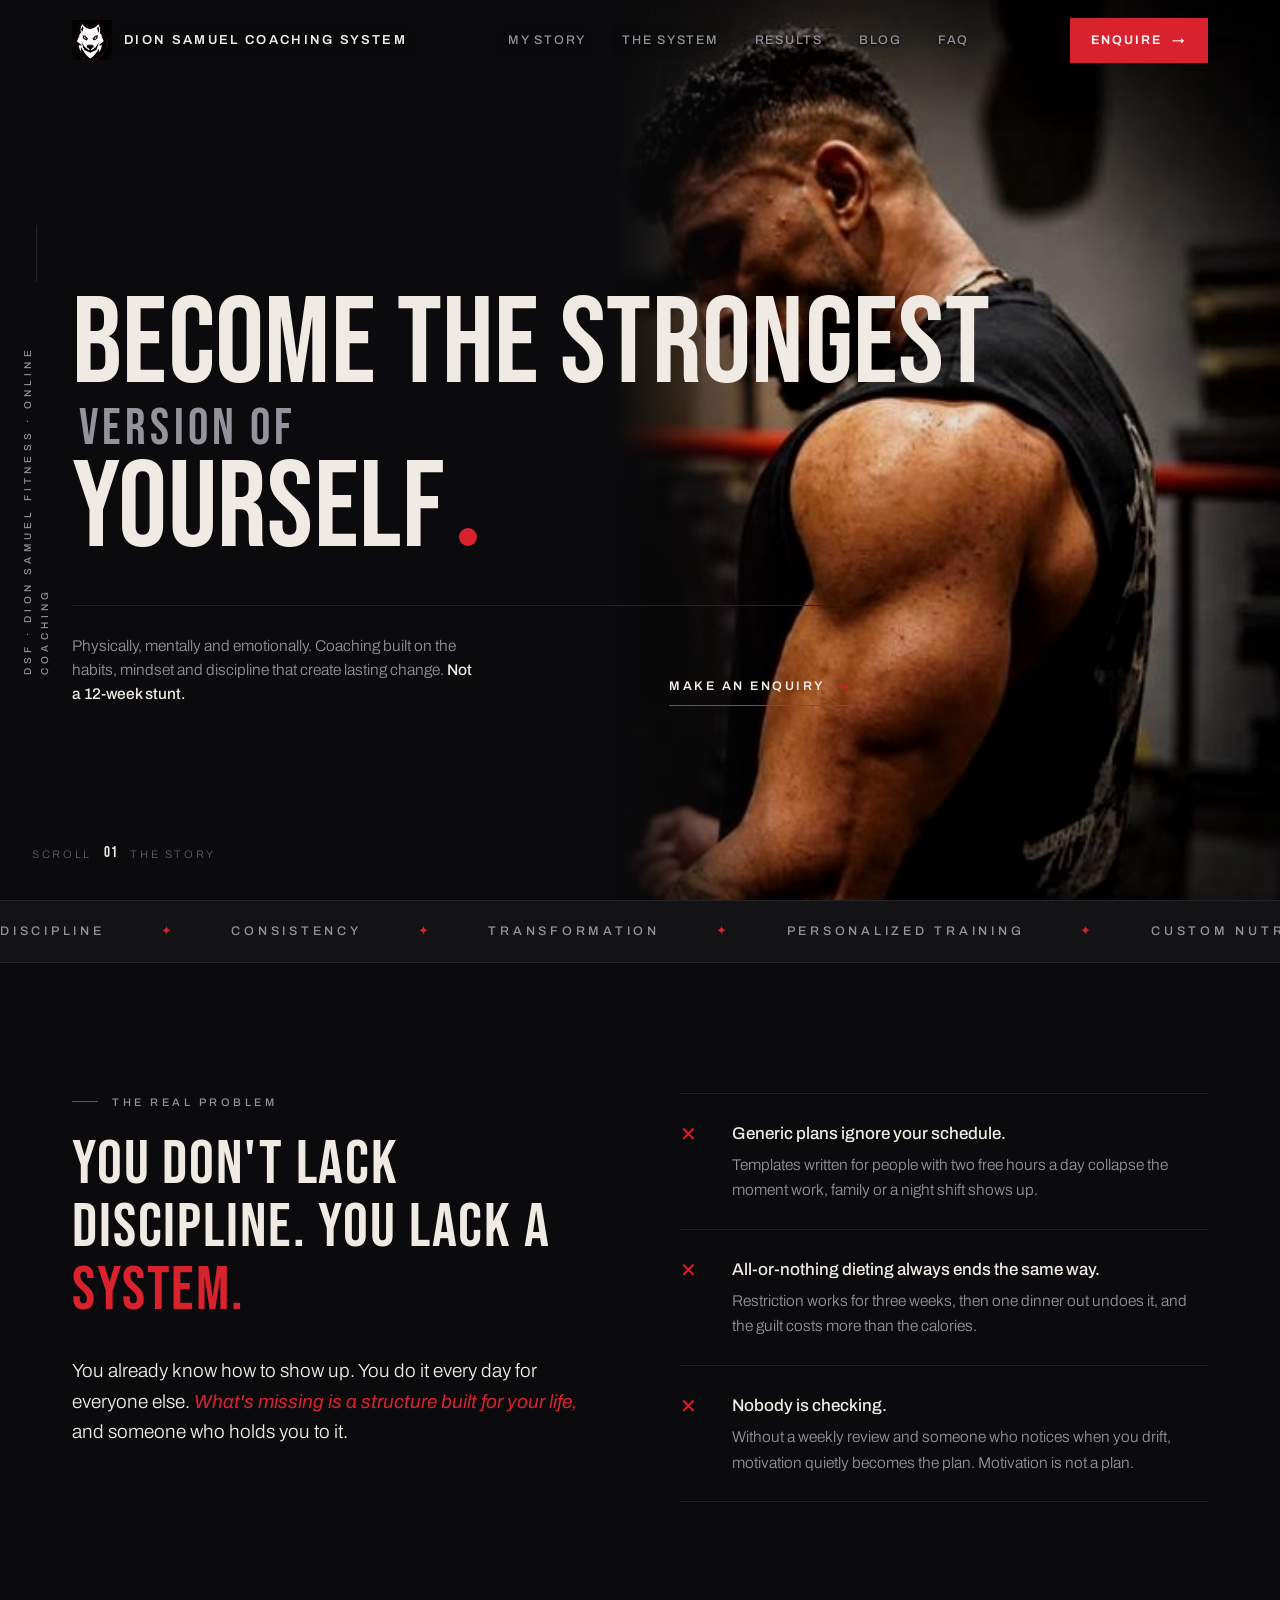
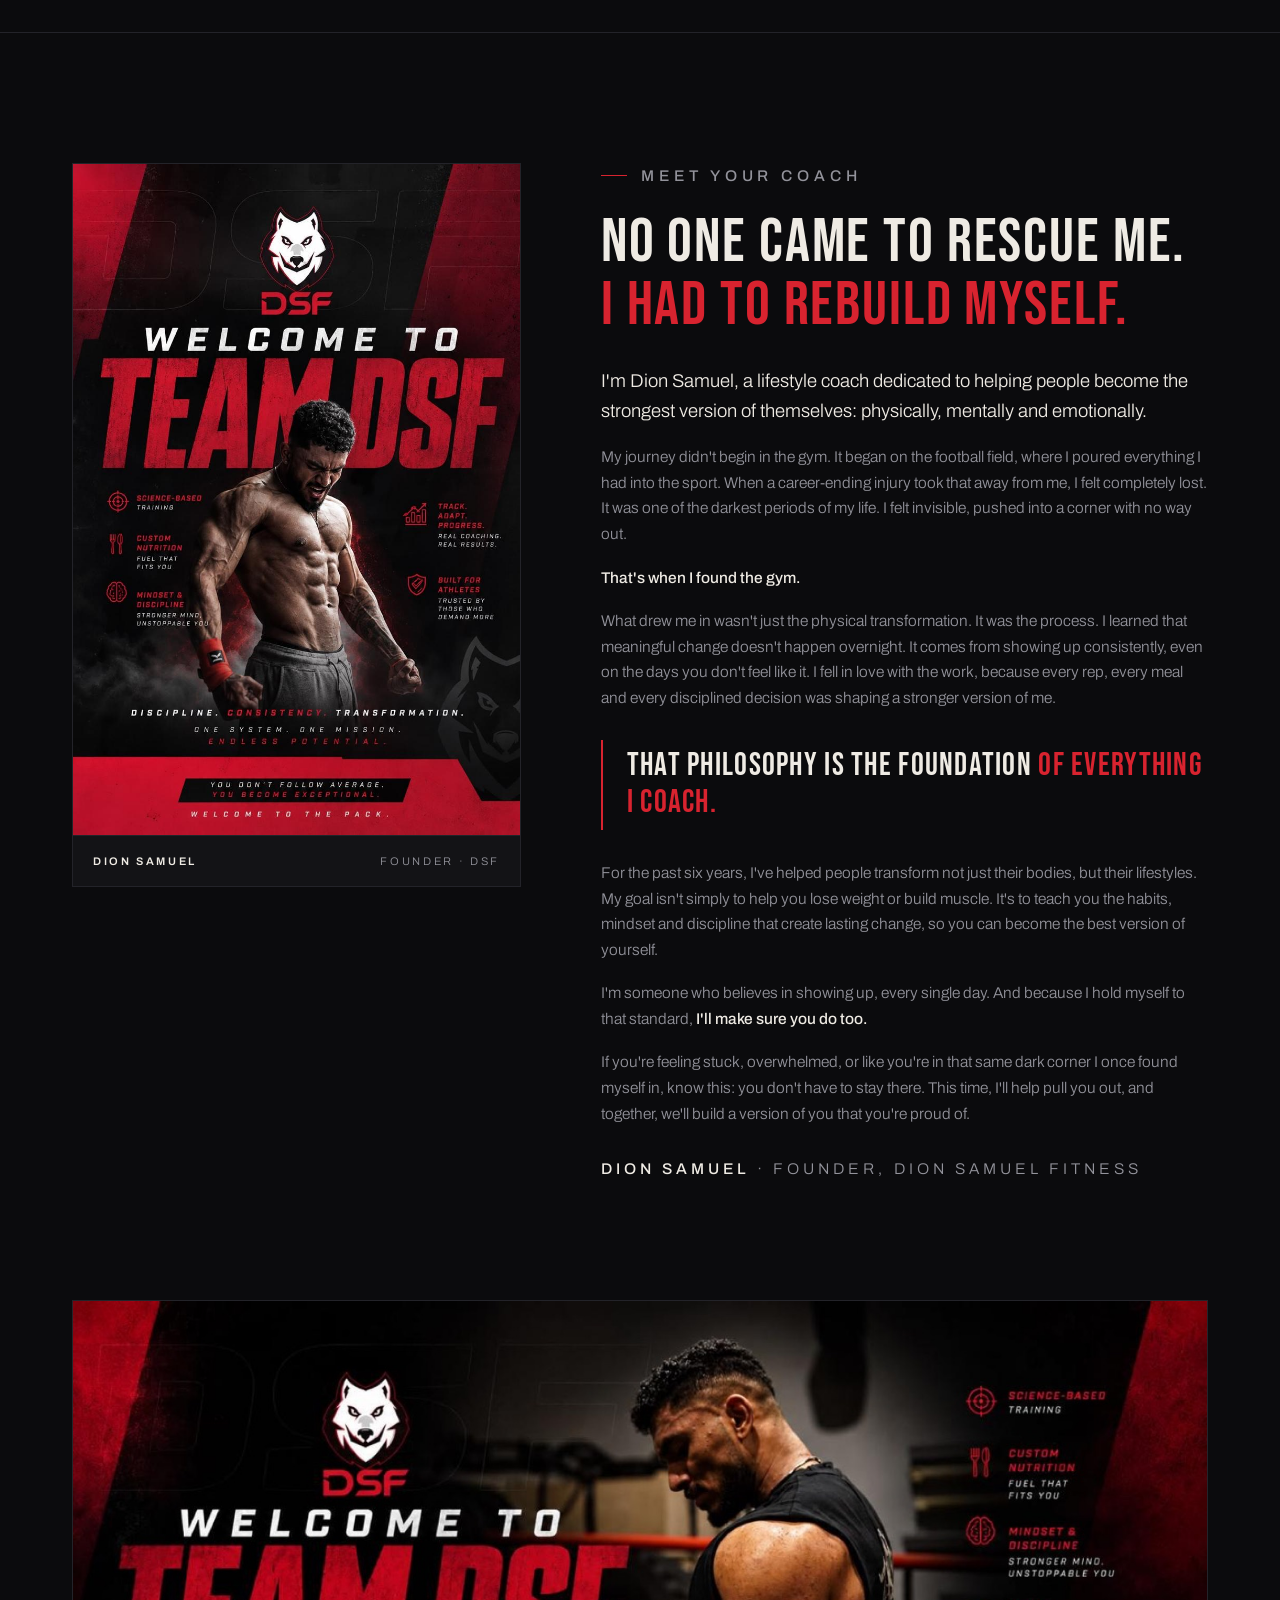
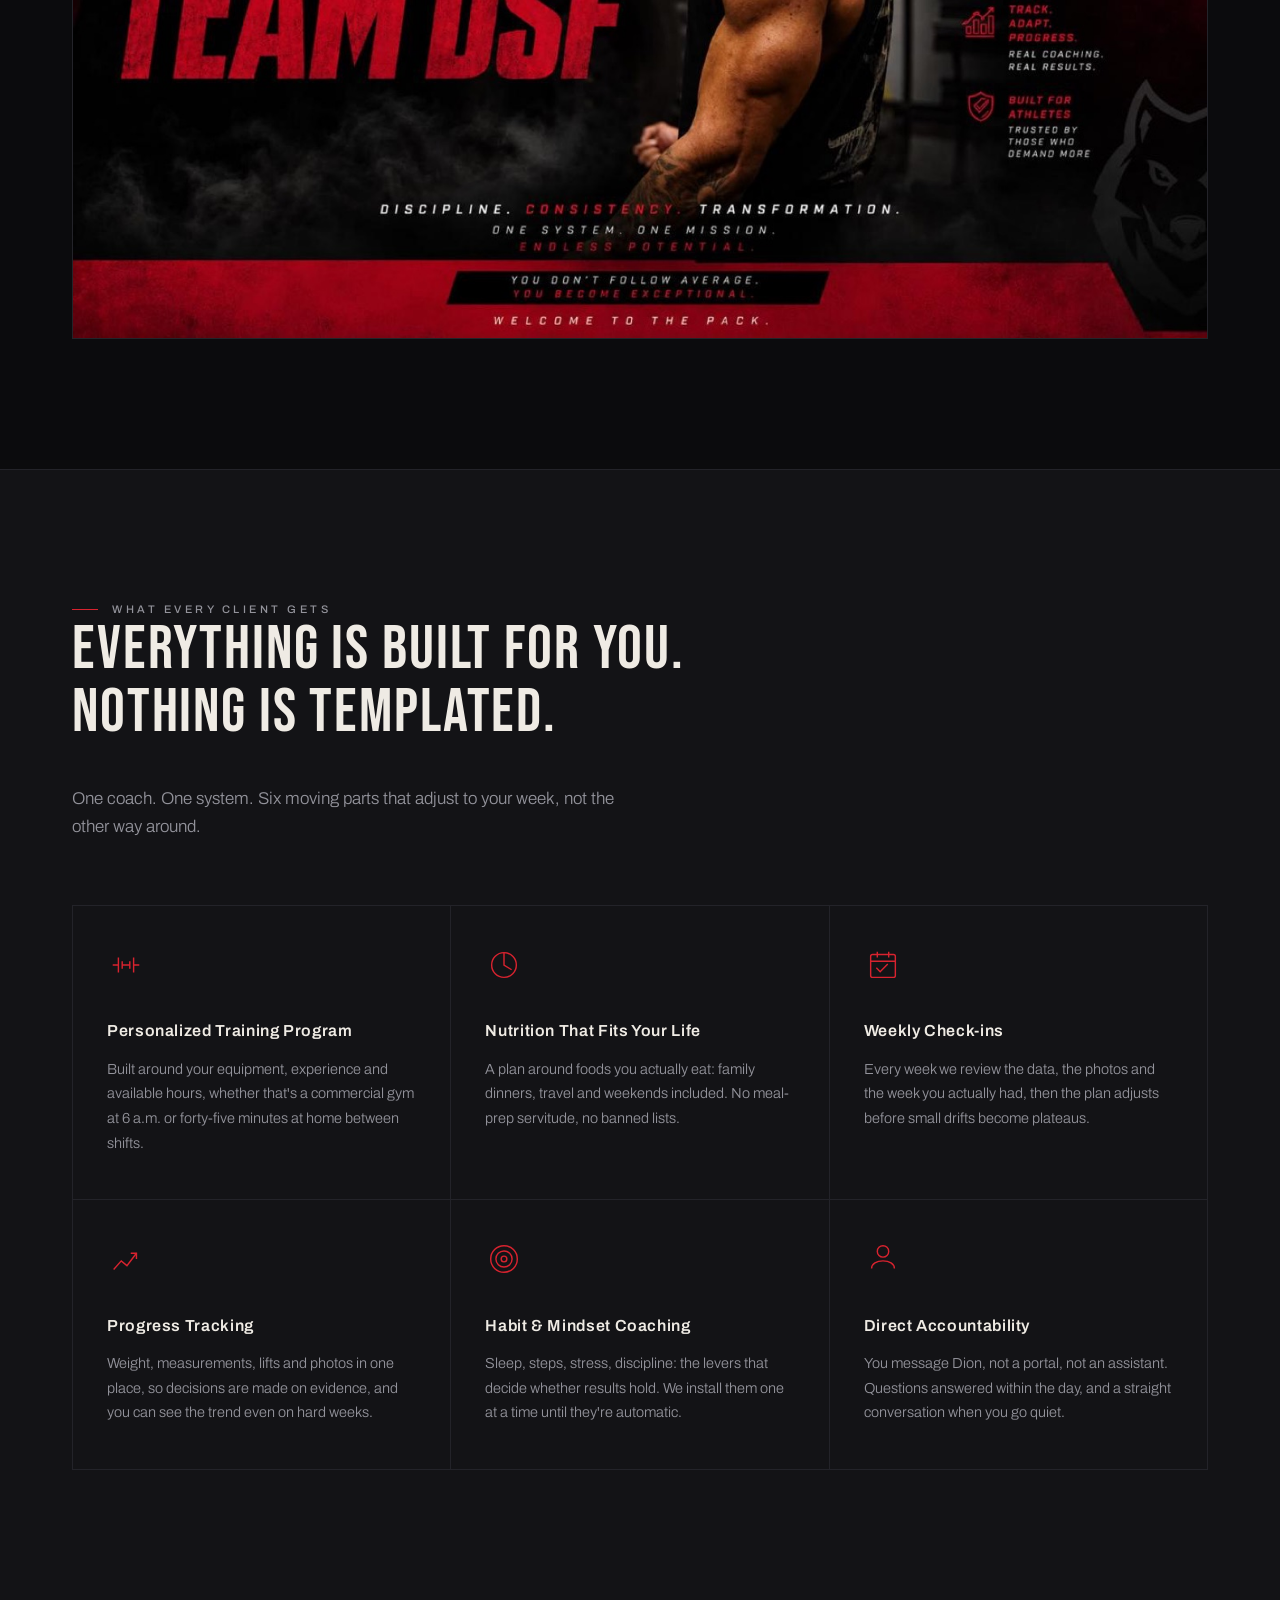
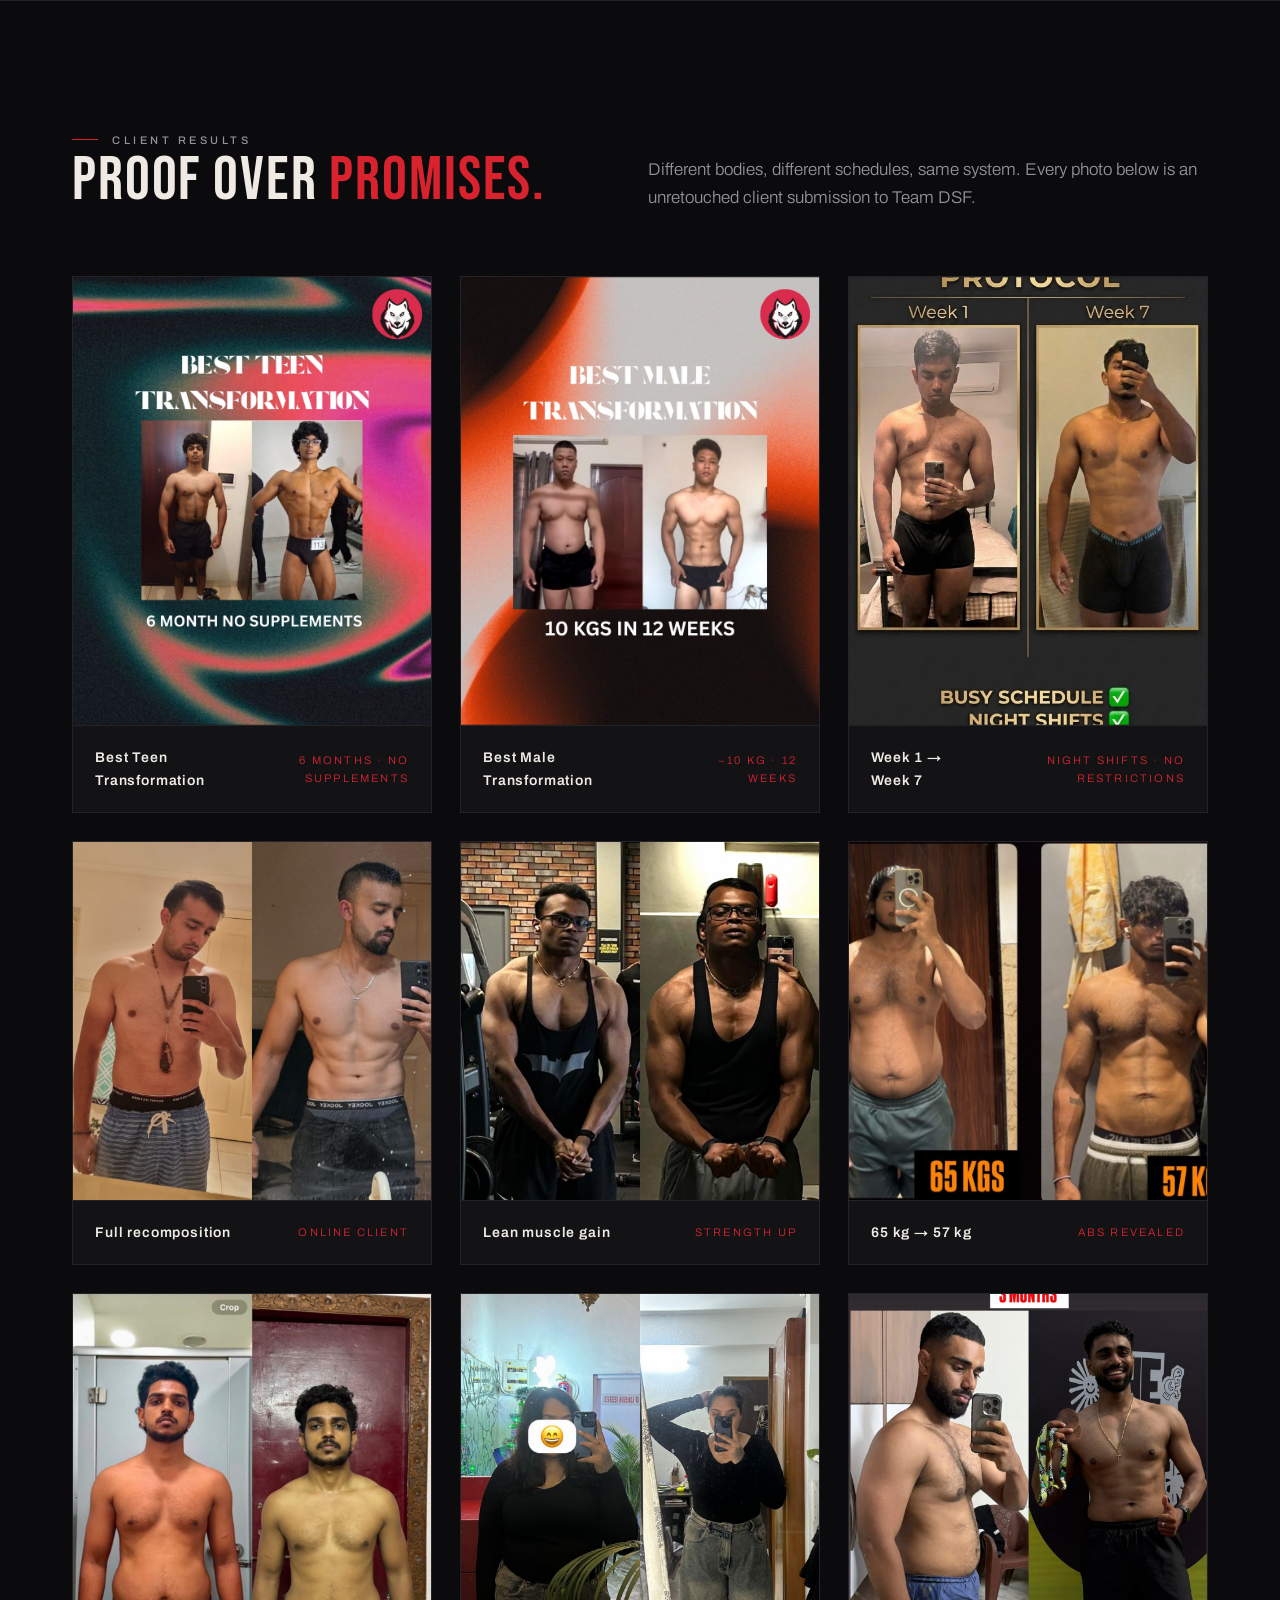
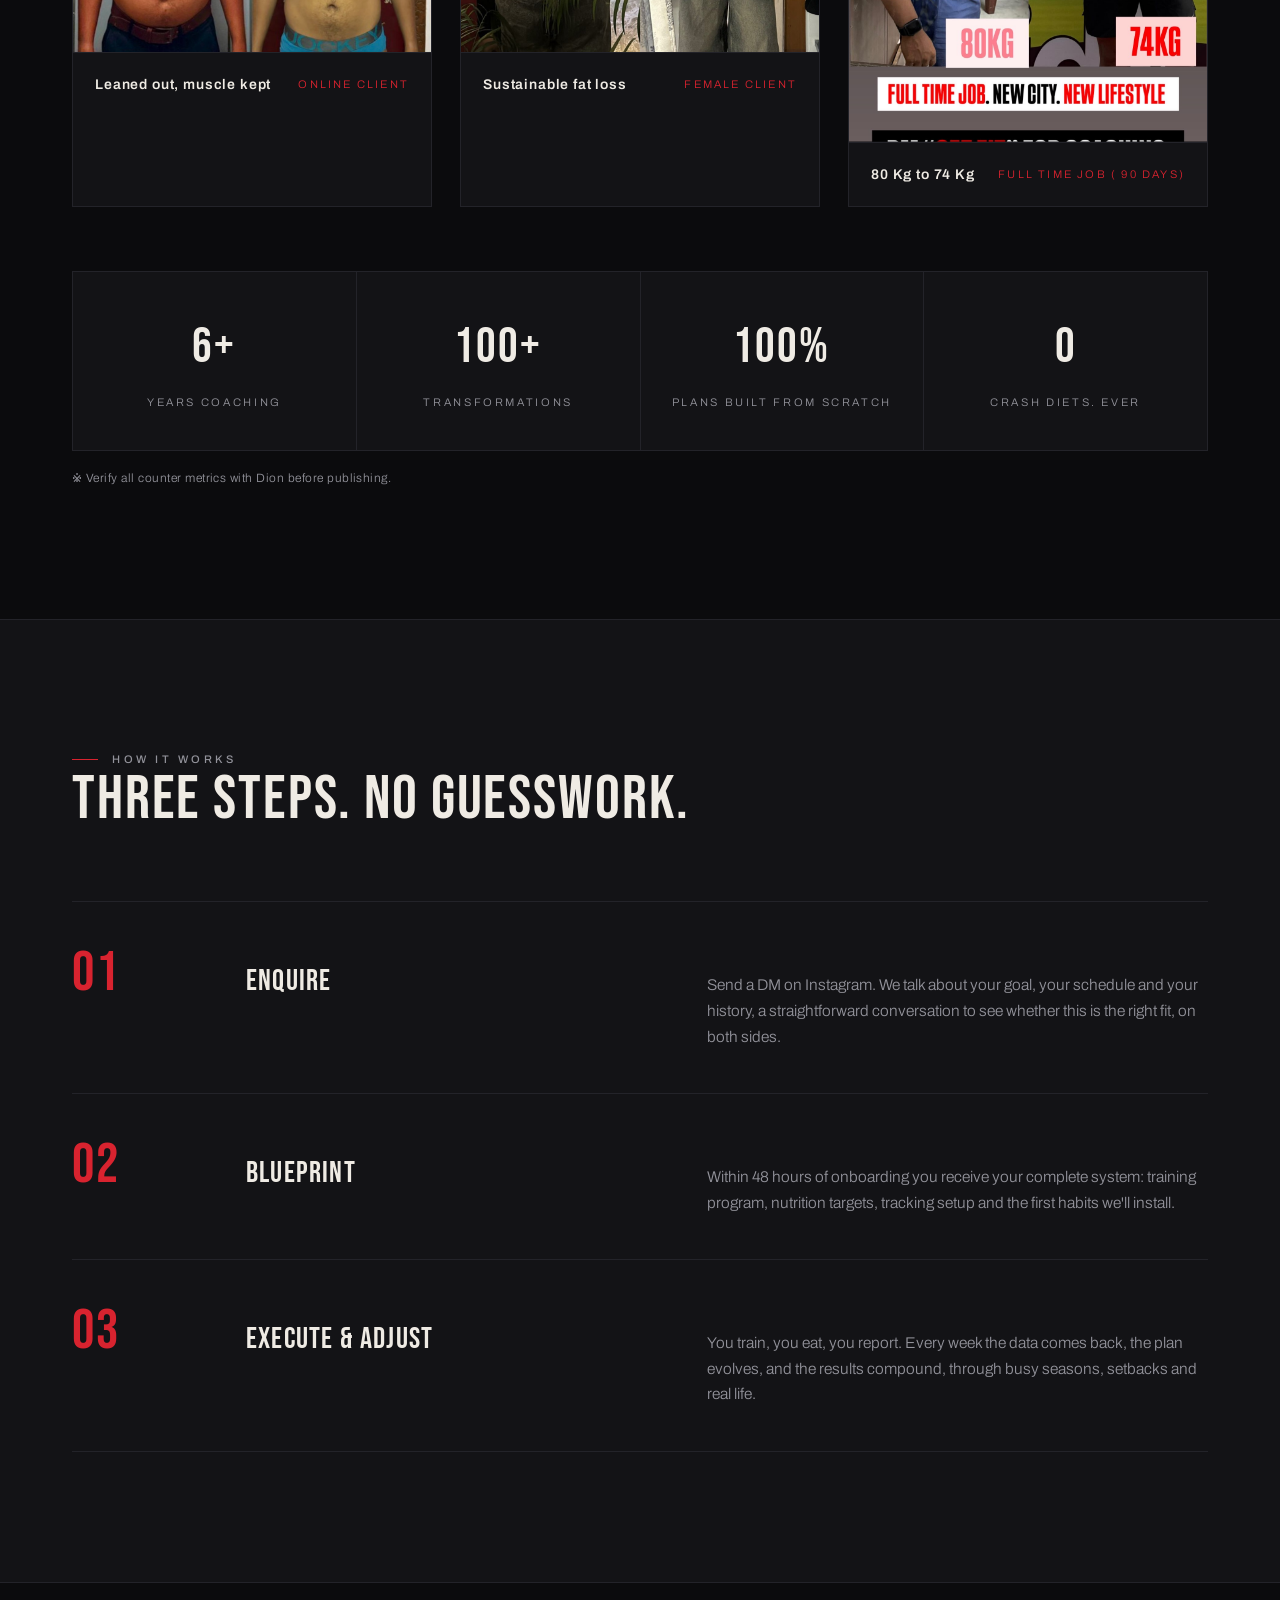
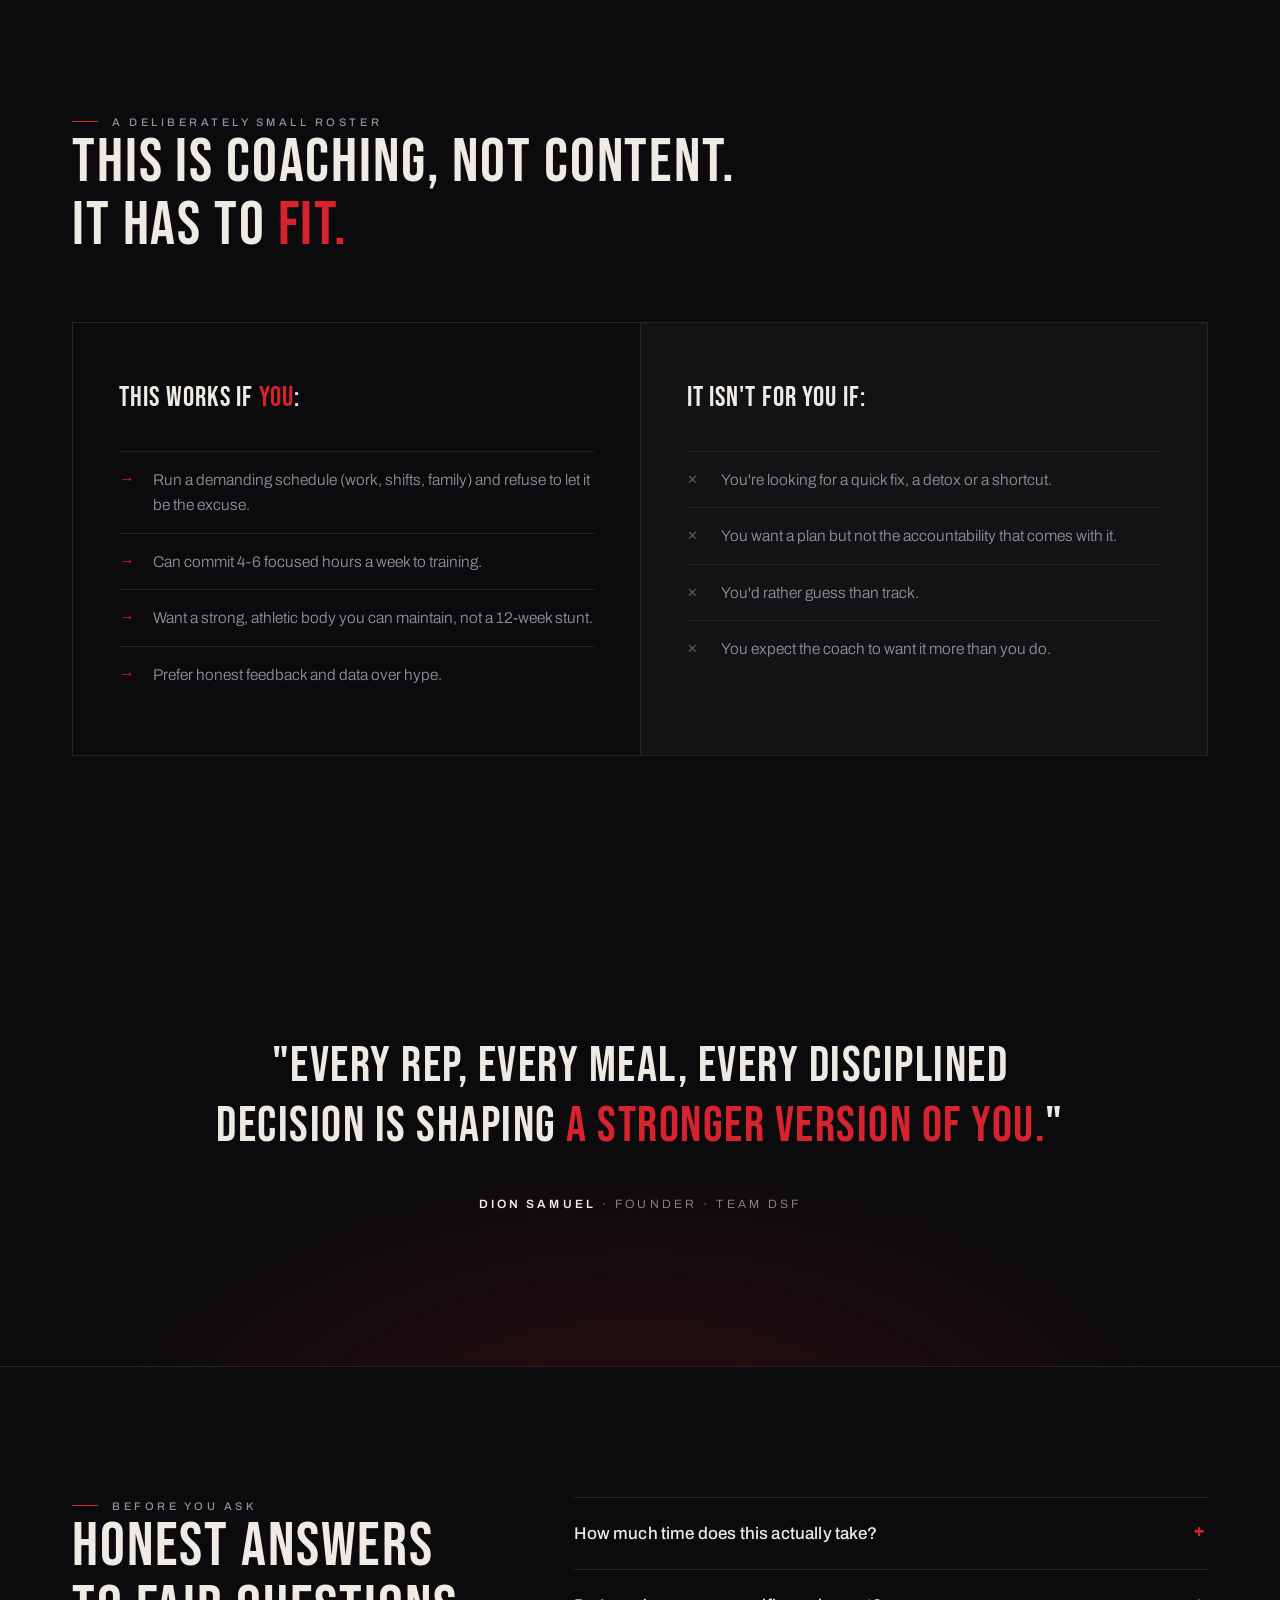
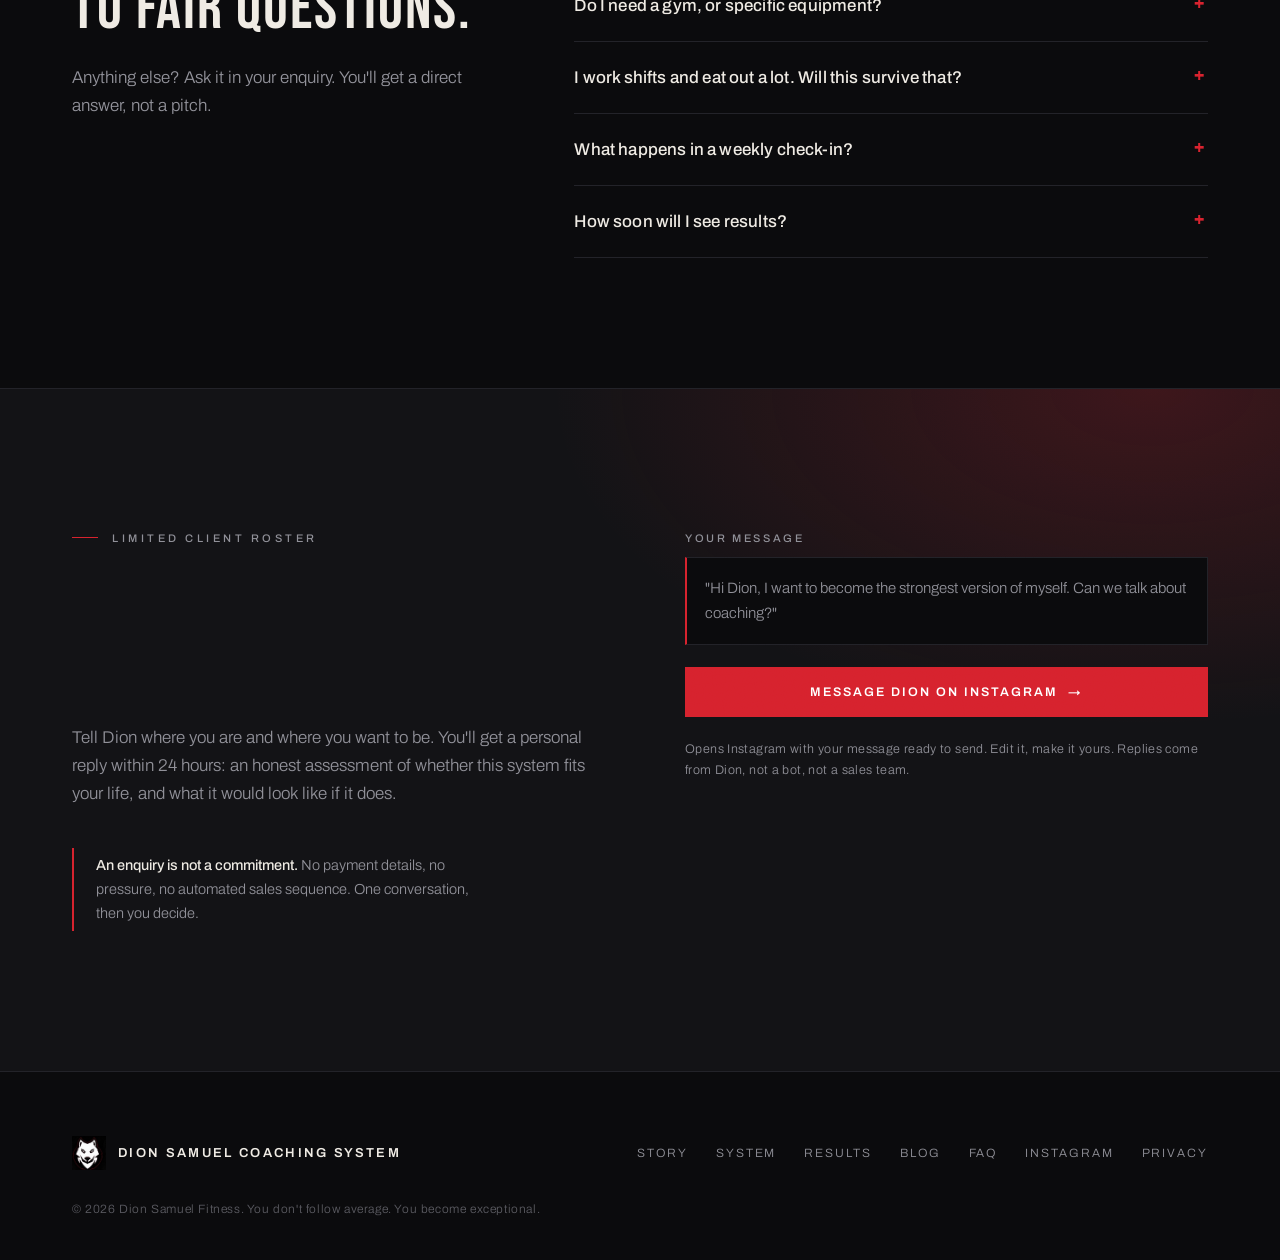
==== commit 81aeb71a: "Content update via admin backend: 9 transformations, 0 videos" ====
--- a/index.html
+++ b/index.html
@@ -630,6 +630,10 @@
         <figure><img src="images/dsf-transformation-female-weight-loss.jpg" alt="DSF female client weight loss transformation - before and after" title="Sustainable fat loss - Team DSF" loading="lazy"></figure>
         <figcaption><b>Sustainable fat loss</b><span>Female client</span></figcaption>
       </figure>
+      <figure class="tf-card rv" style="transition-delay:.16s">
+        <figure><img src="images/dsf-transformation-80-kg-to-74-kg-1784995052227.jpg" alt="80 Kg to 74 Kg" title="80 Kg to 74 Kg - Team DSF" loading="lazy"></figure>
+        <figcaption><b>80 Kg to 74 Kg</b><span>Full time job ( 90 Days)</span></figcaption>
+      </figure>
       <!-- DSF:TRANSFORMATIONS:END -->
     </div>
     <div class="tf-stats">
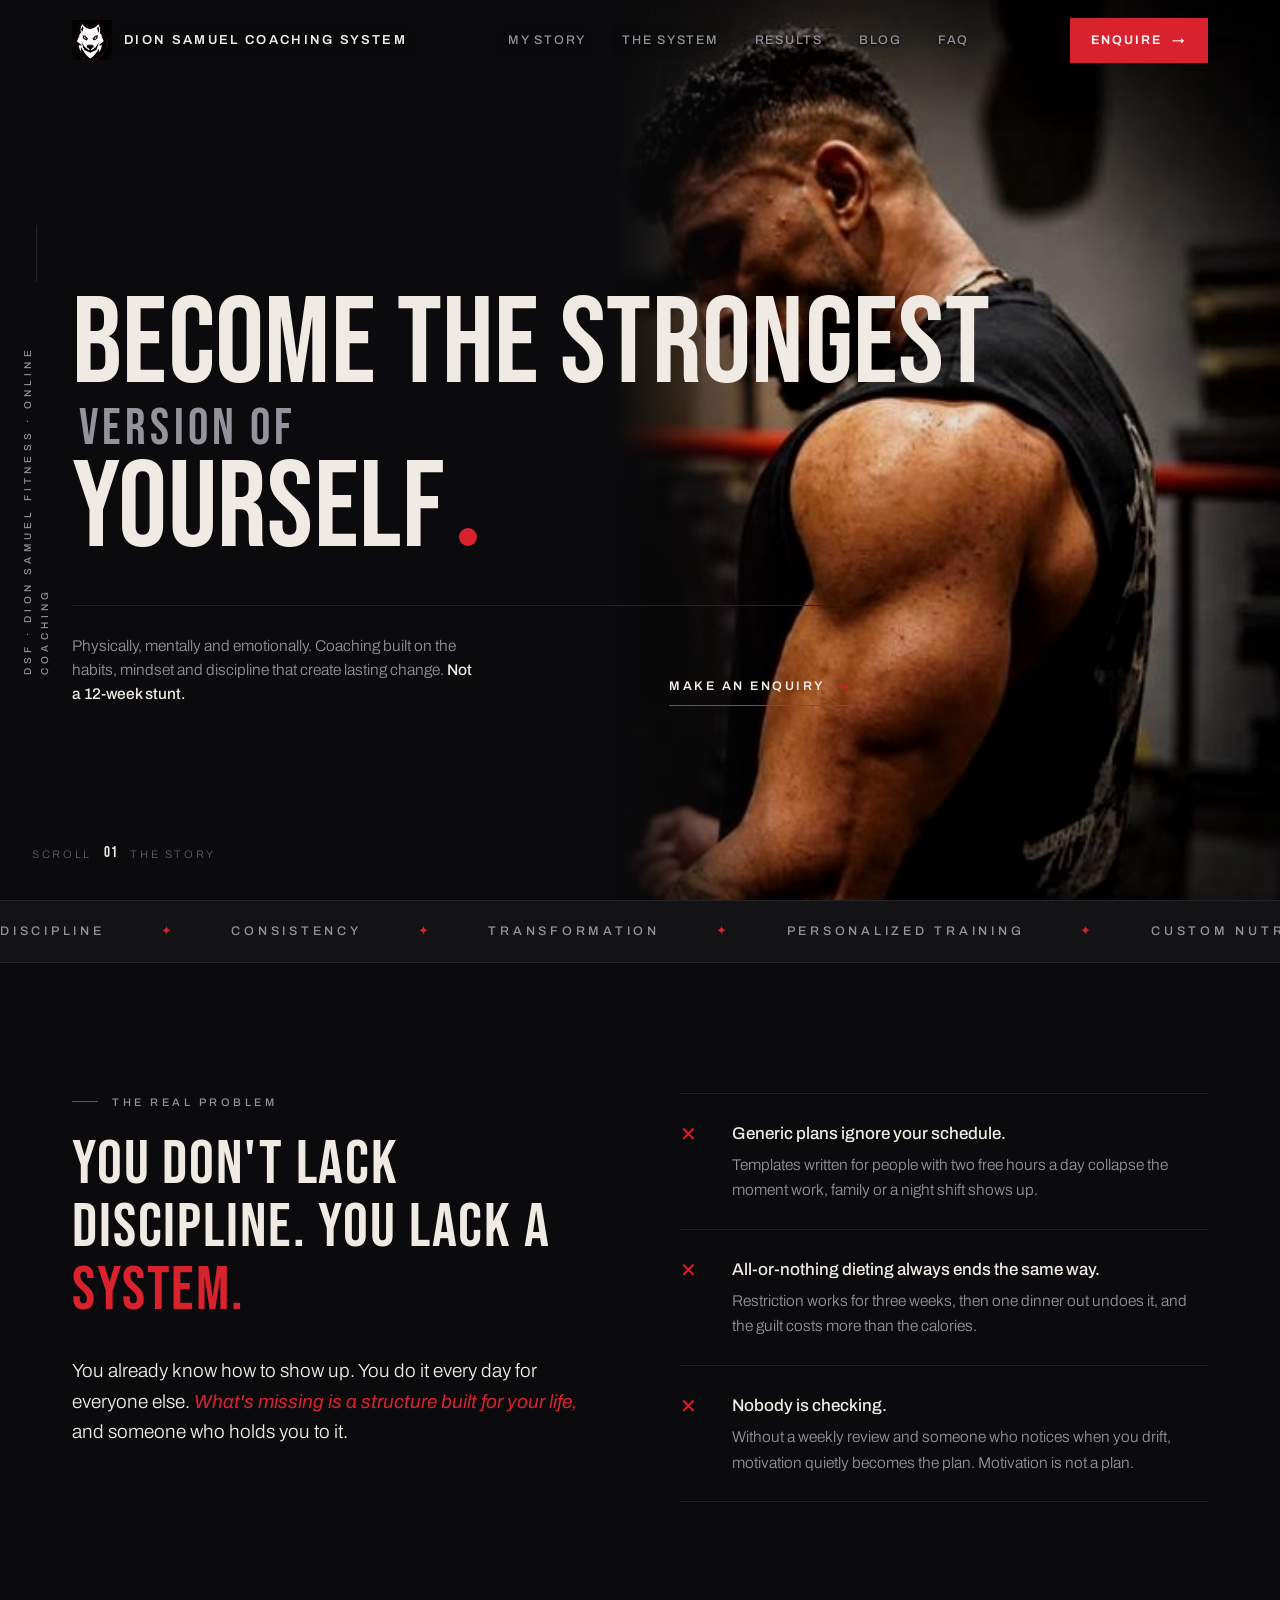
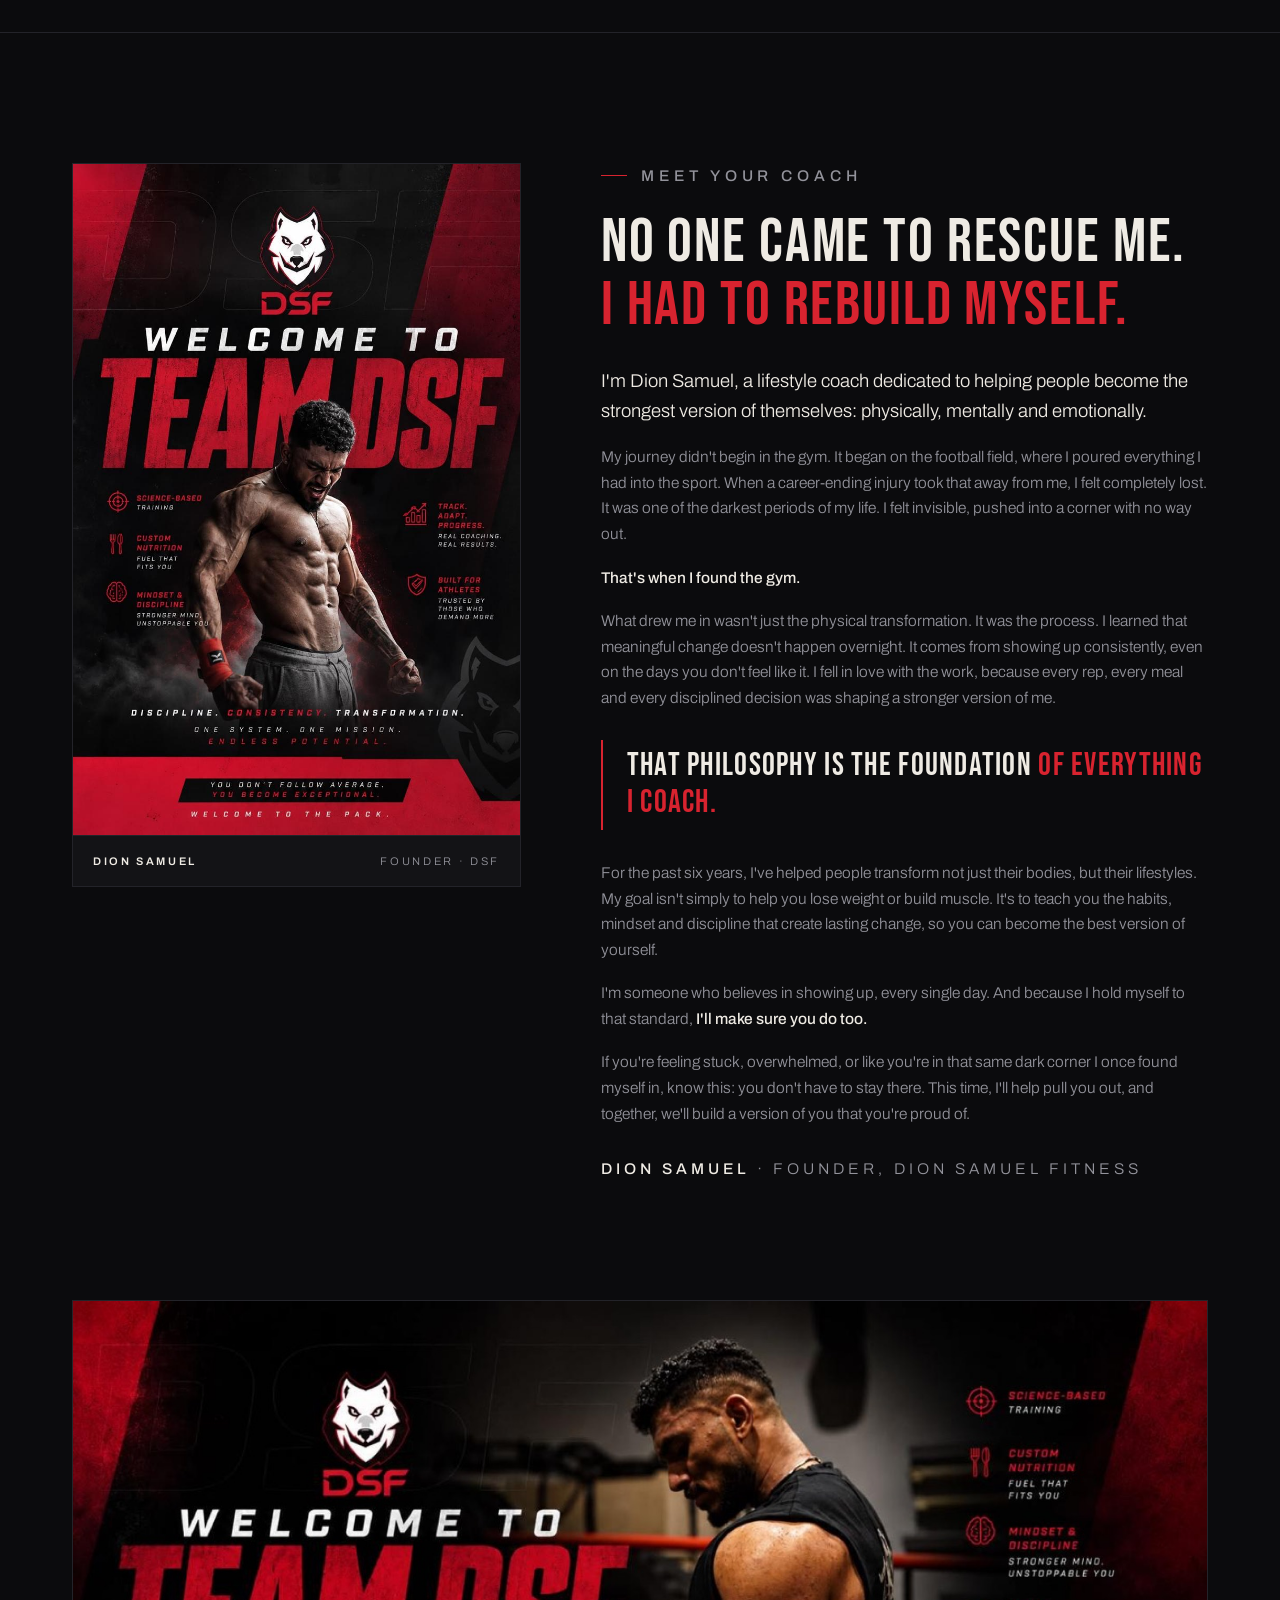
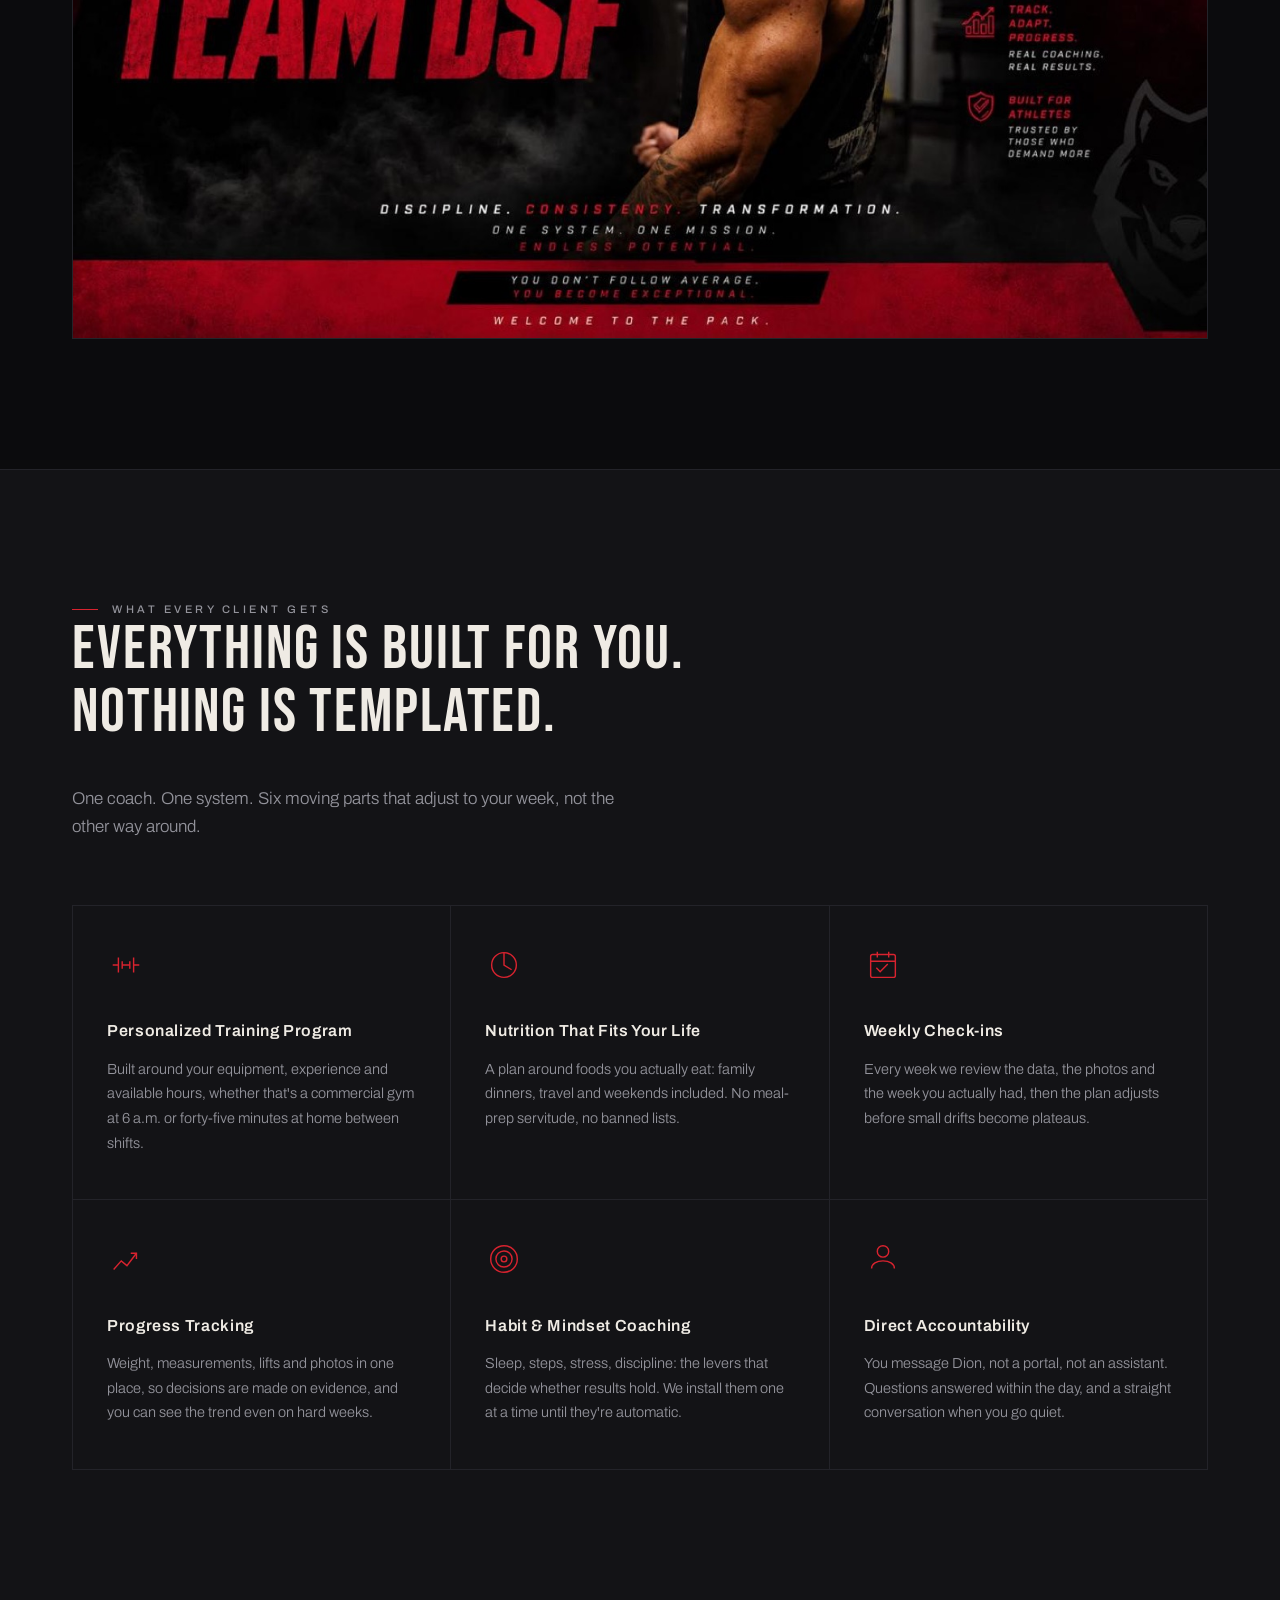
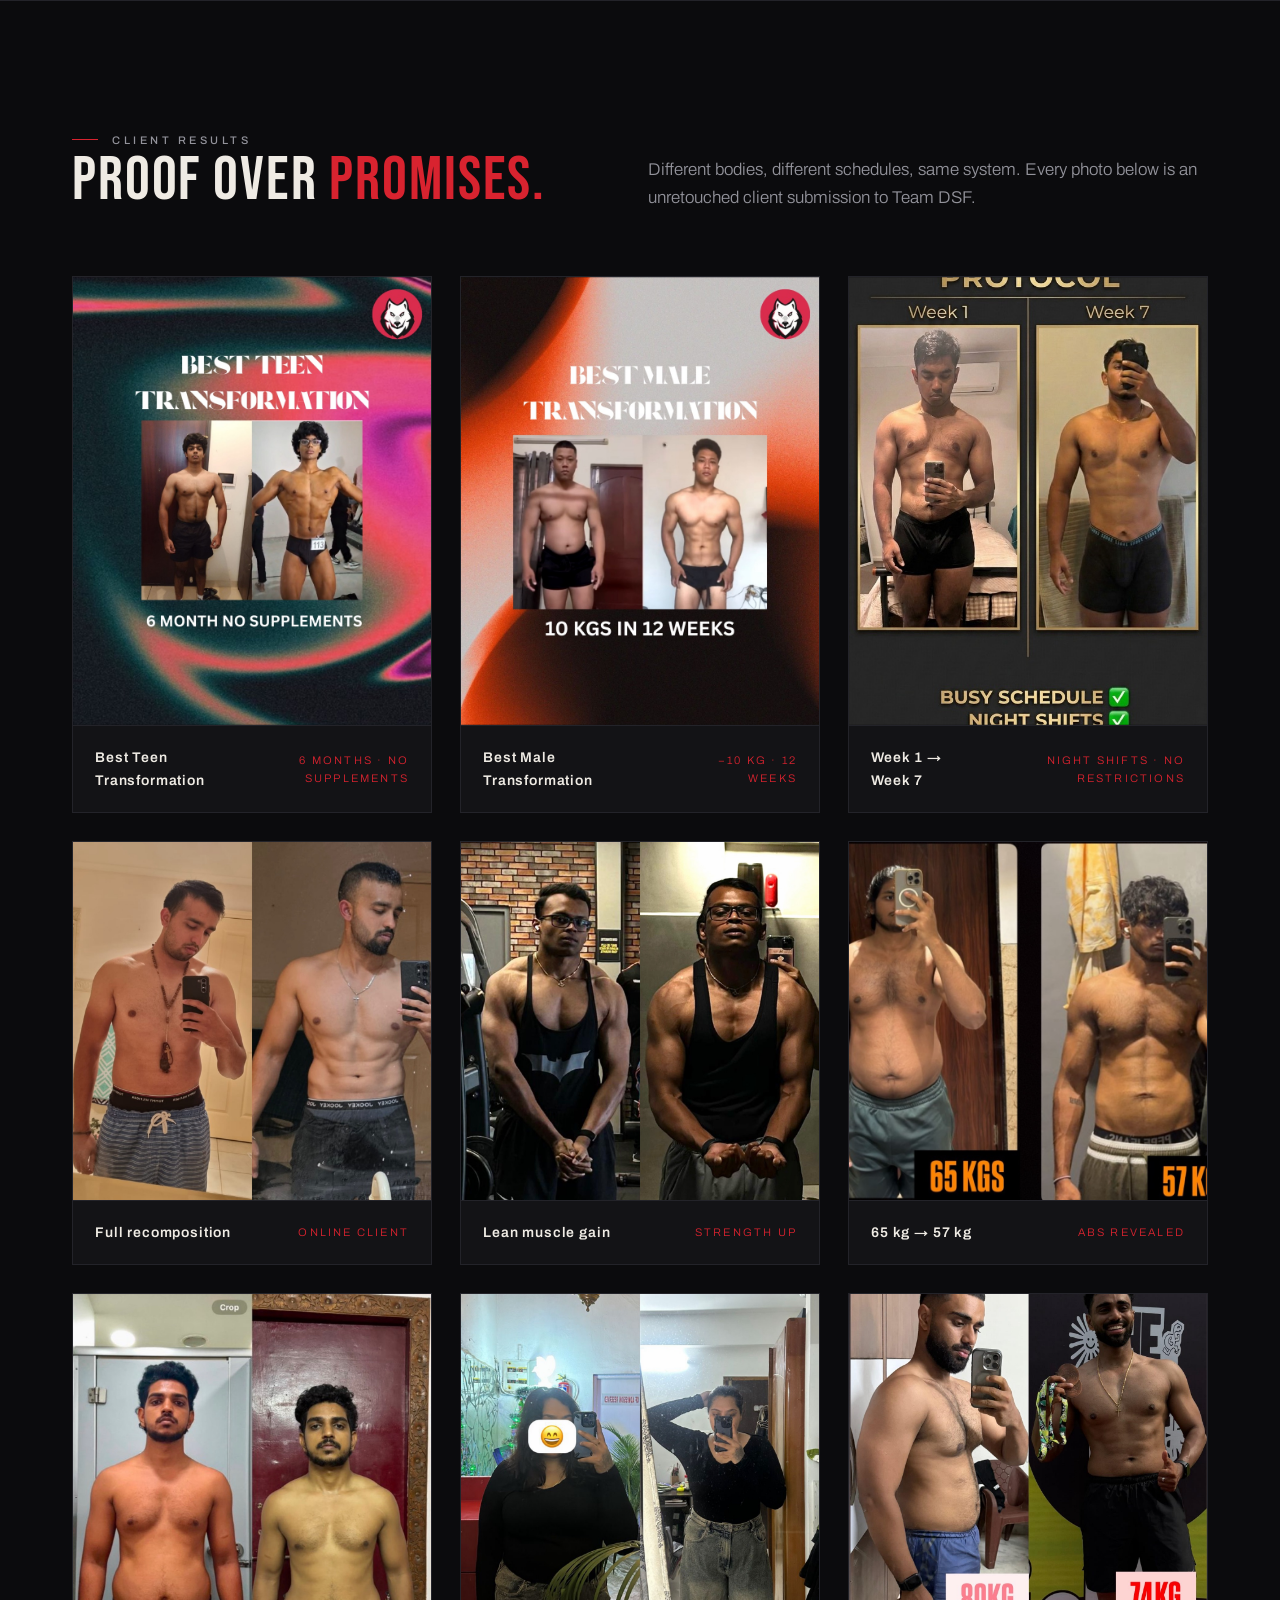
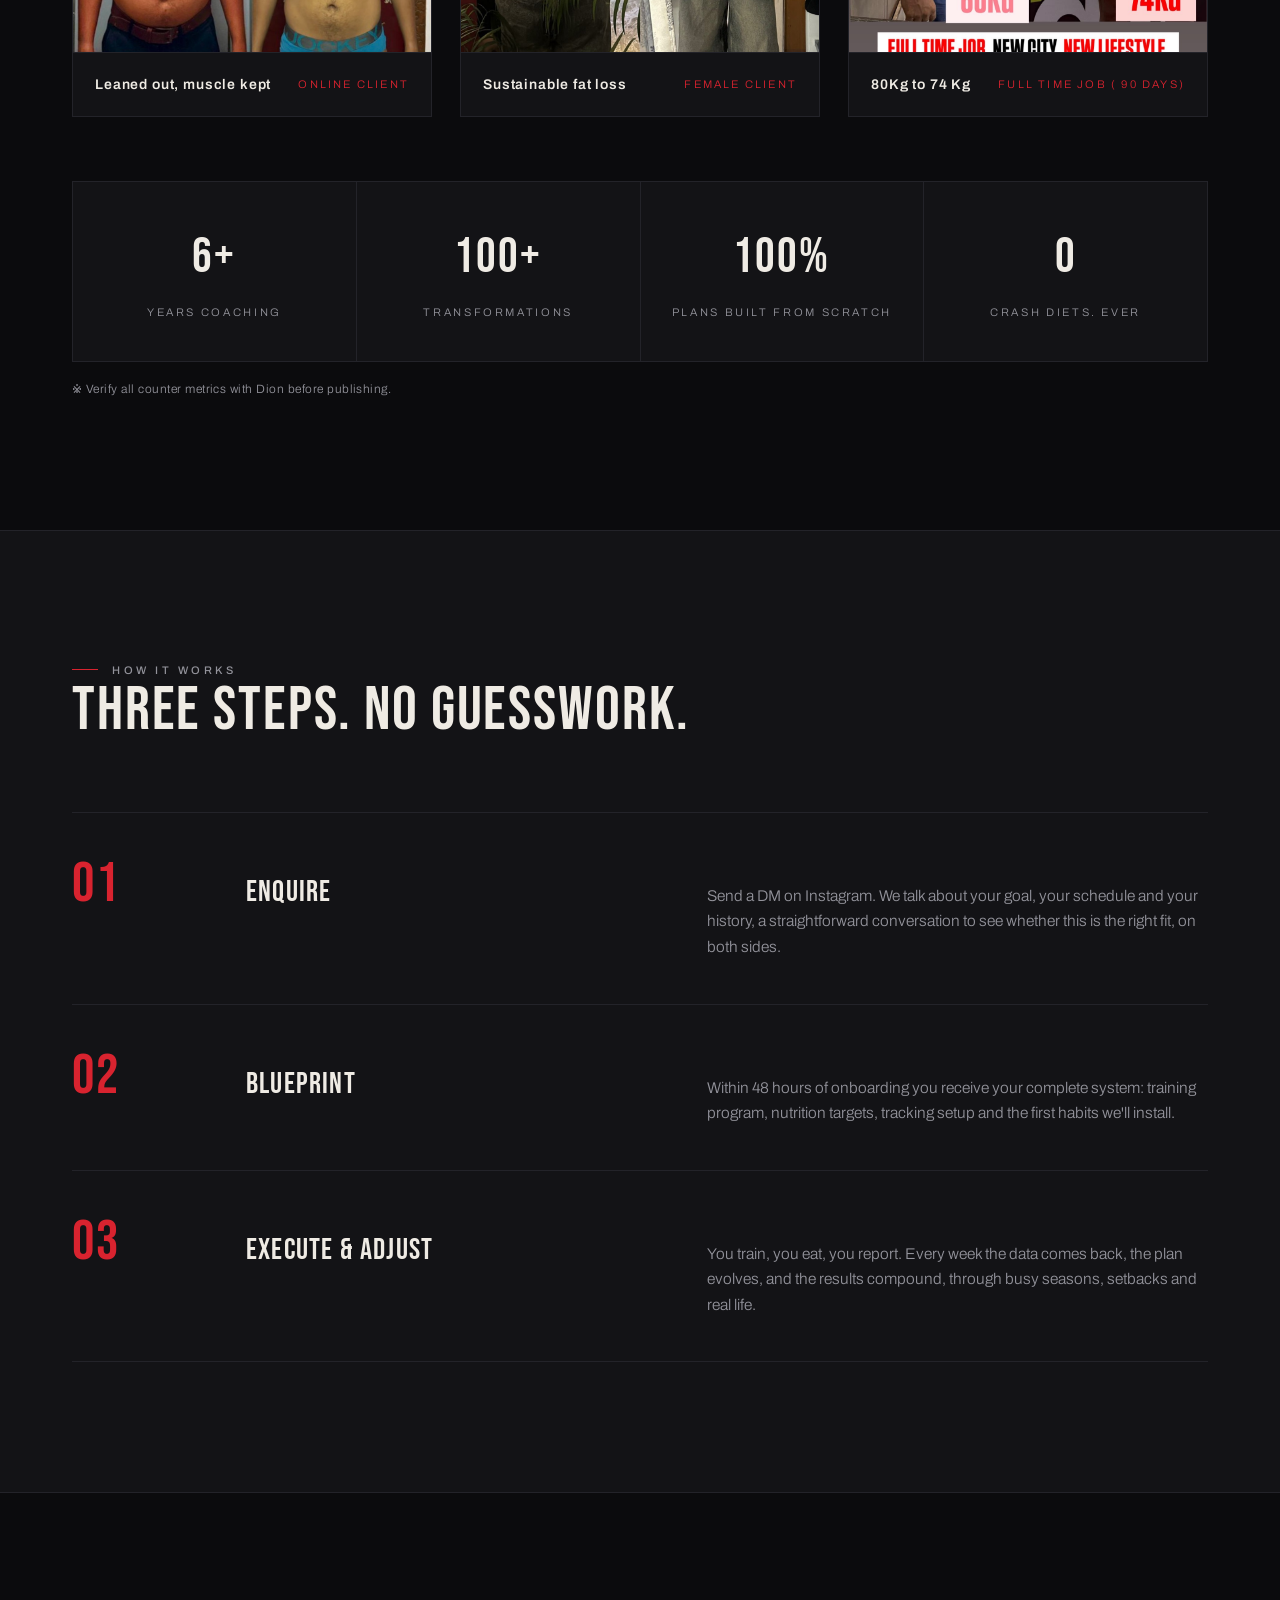
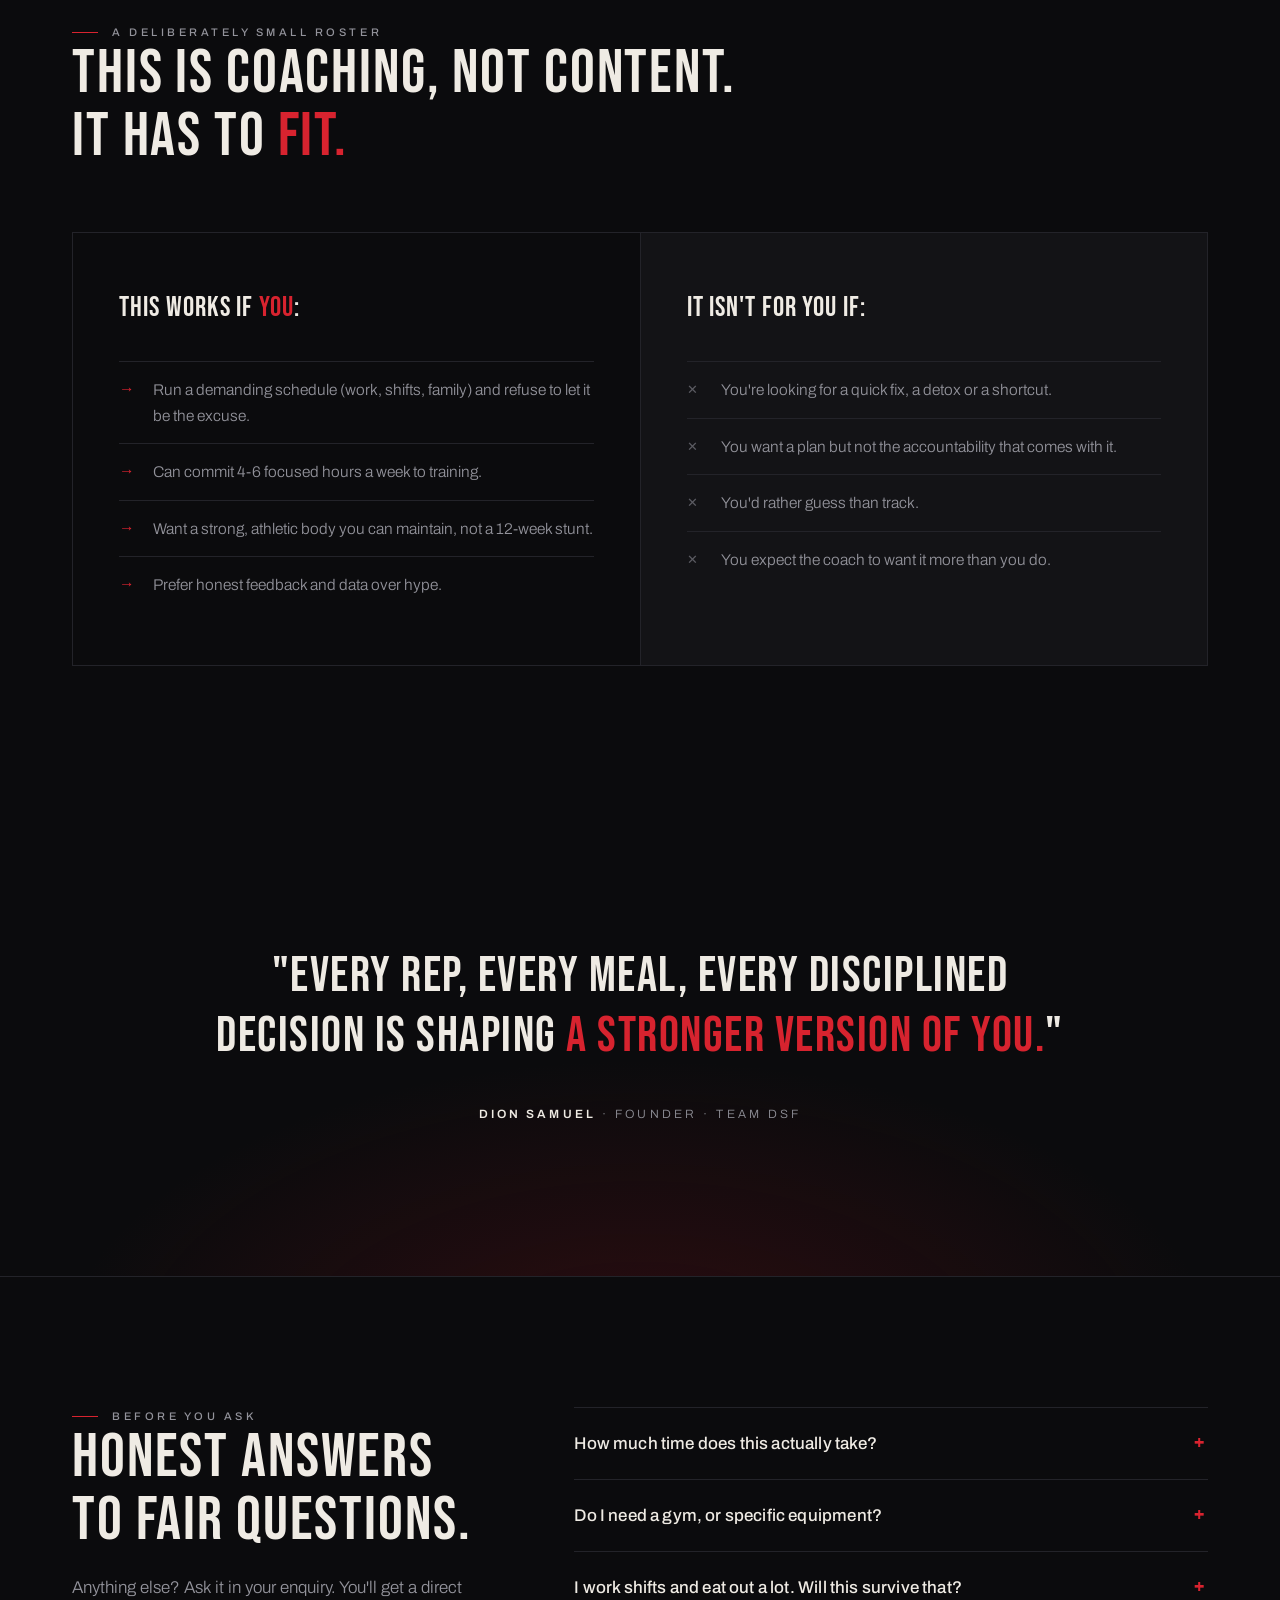
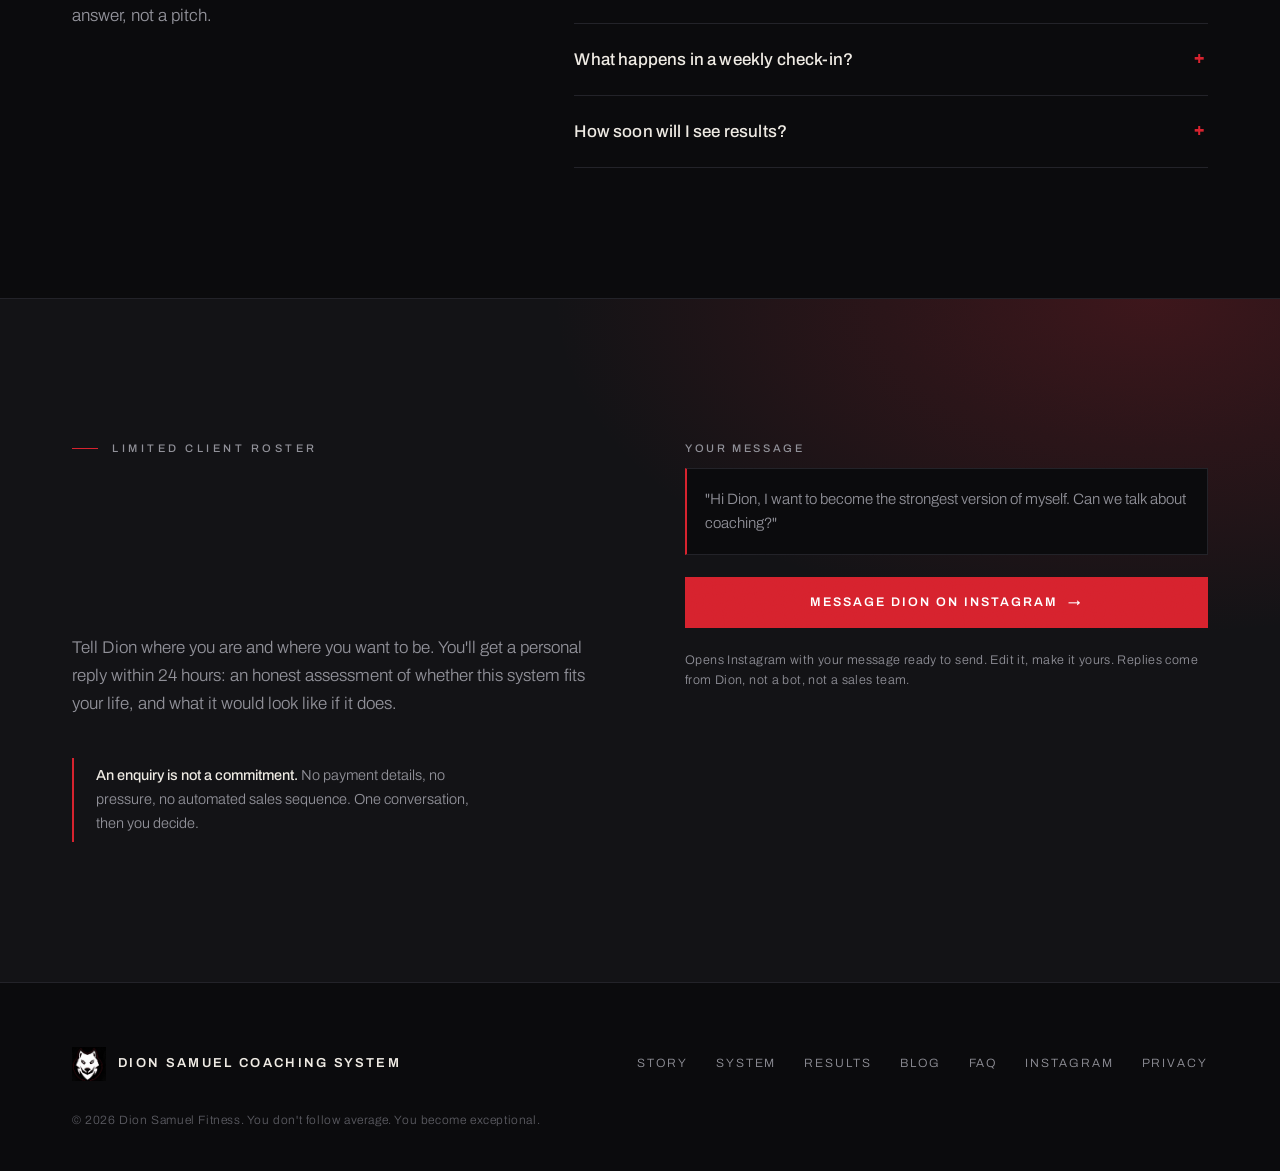
==== commit e1b00268: "Content update via admin backend: 9 transformations, 0 videos" ====
--- a/index.html
+++ b/index.html
@@ -630,9 +630,9 @@
         <figure><img src="images/dsf-transformation-female-weight-loss.jpg" alt="DSF female client weight loss transformation - before and after" title="Sustainable fat loss - Team DSF" loading="lazy"></figure>
         <figcaption><b>Sustainable fat loss</b><span>Female client</span></figcaption>
       </figure>
-      <figure class="tf-card rv" style="transition-delay:.16s">
-        <figure><img src="images/dsf-transformation-80-kg-to-74-kg-1784995052227.jpg" alt="80 Kg to 74 Kg" title="80 Kg to 74 Kg - Team DSF" loading="lazy"></figure>
-        <figcaption><b>80 Kg to 74 Kg</b><span>Full time job ( 90 Days)</span></figcaption>
+      <figure class="tf-card sq rv" style="transition-delay:.16s">
+        <figure><img src="images/dsf-transformation-80kg-to-74-kg-1784996240067.jpg" alt="80Kg to 74 Kg" title="80Kg to 74 Kg - Team DSF" loading="lazy"></figure>
+        <figcaption><b>80Kg to 74 Kg</b><span>Full time job ( 90 days)</span></figcaption>
       </figure>
       <!-- DSF:TRANSFORMATIONS:END -->
     </div>
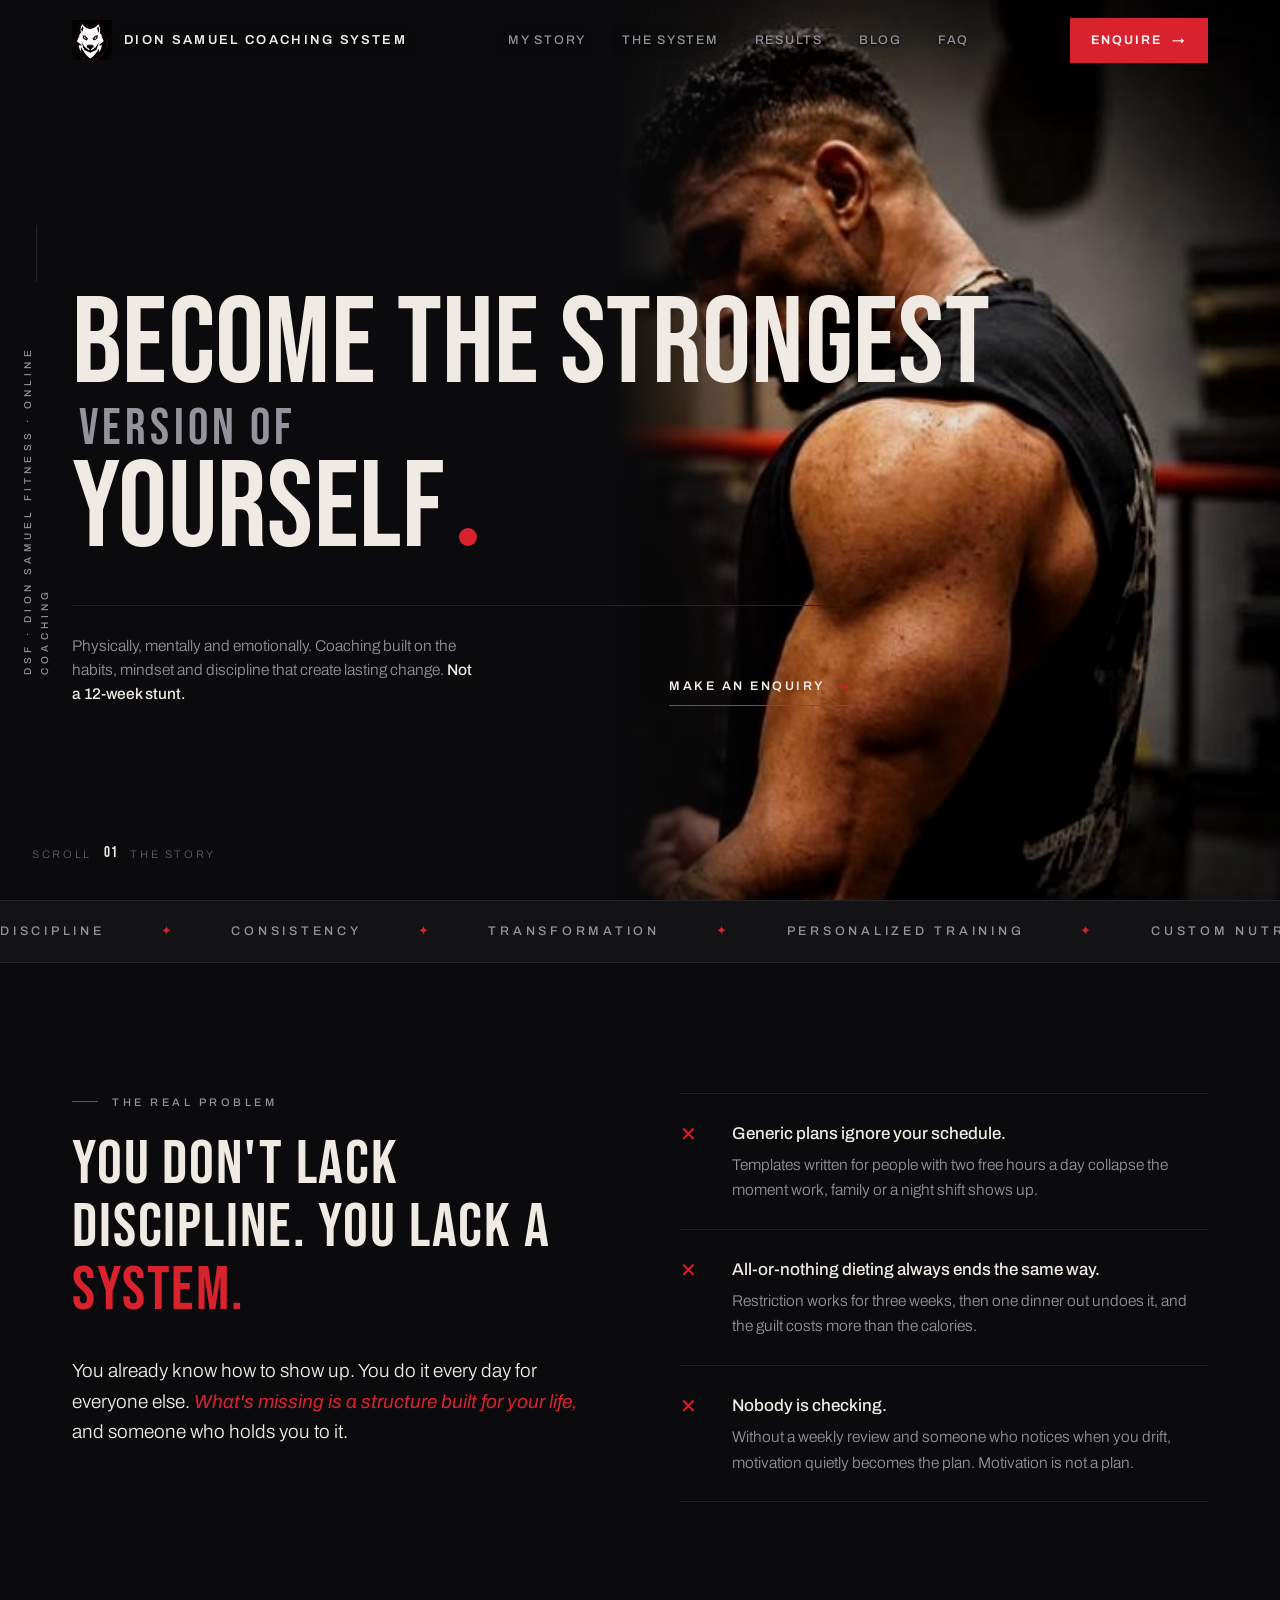
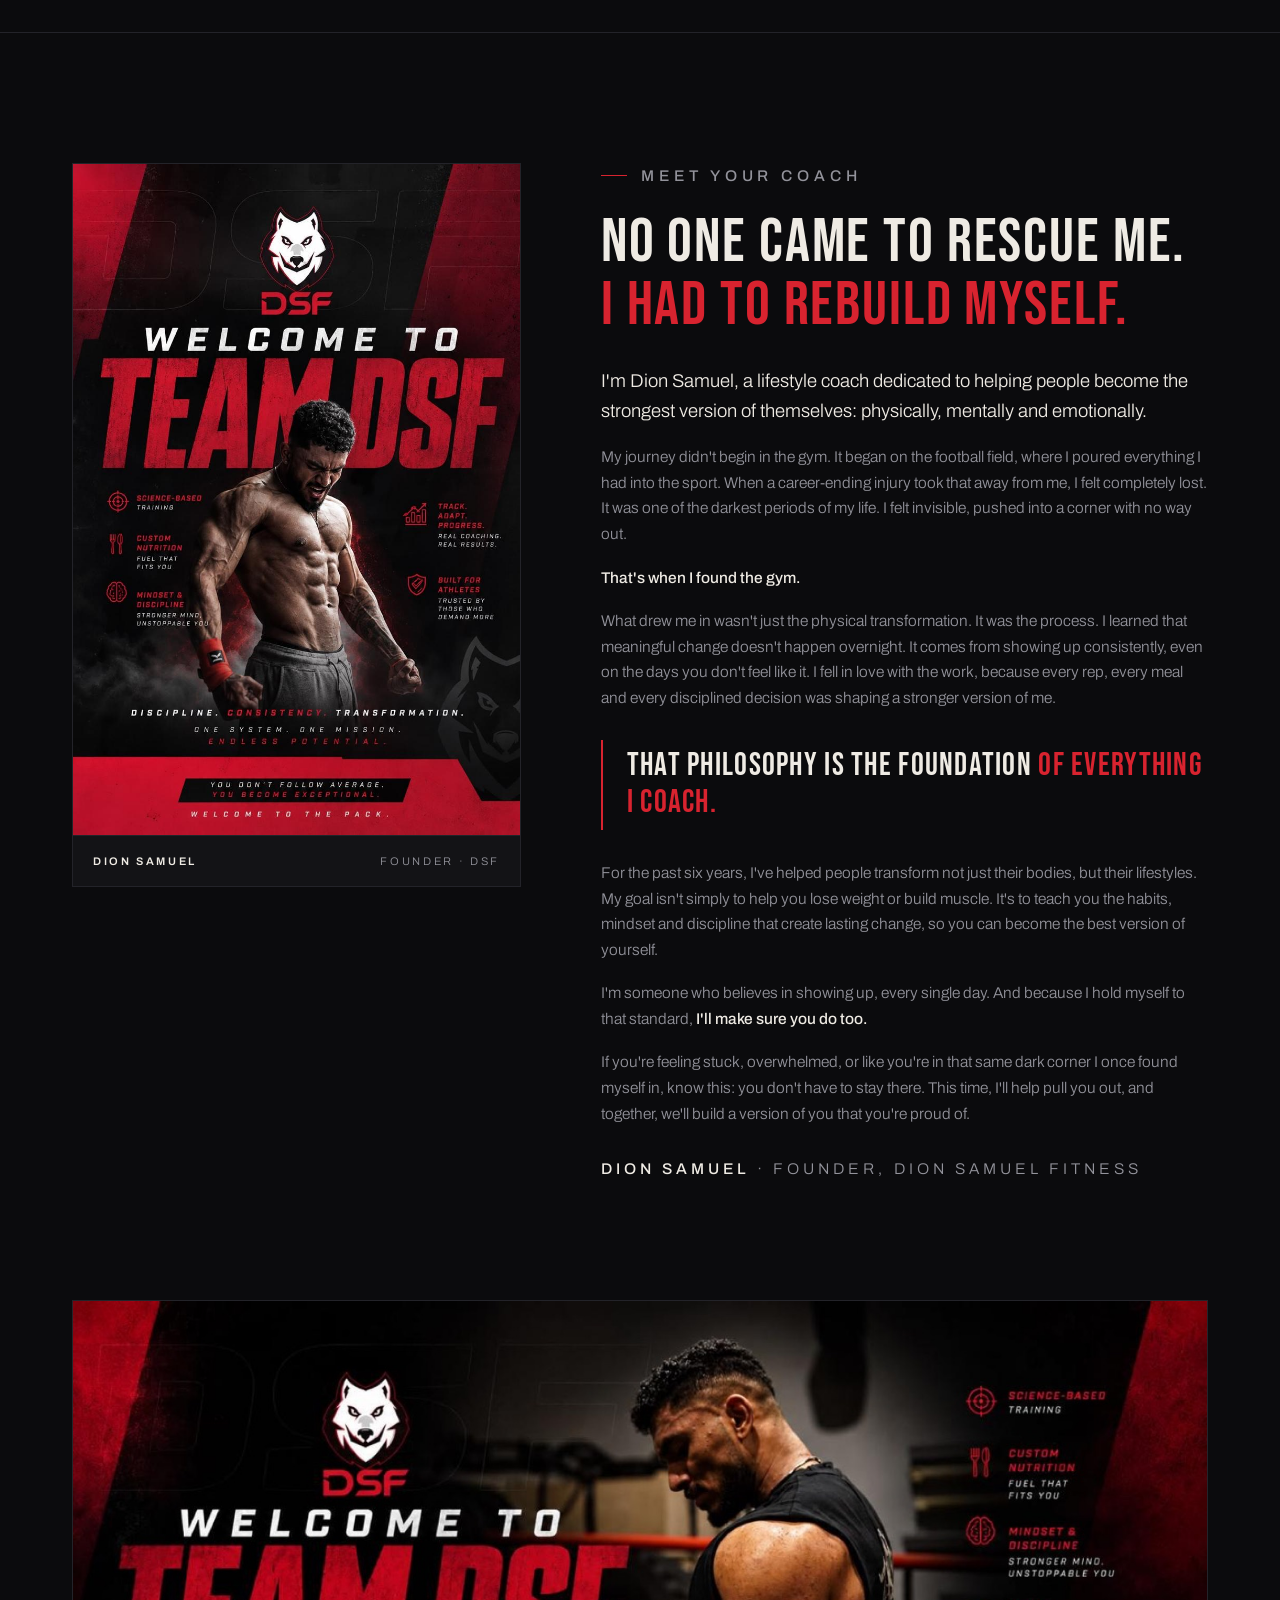
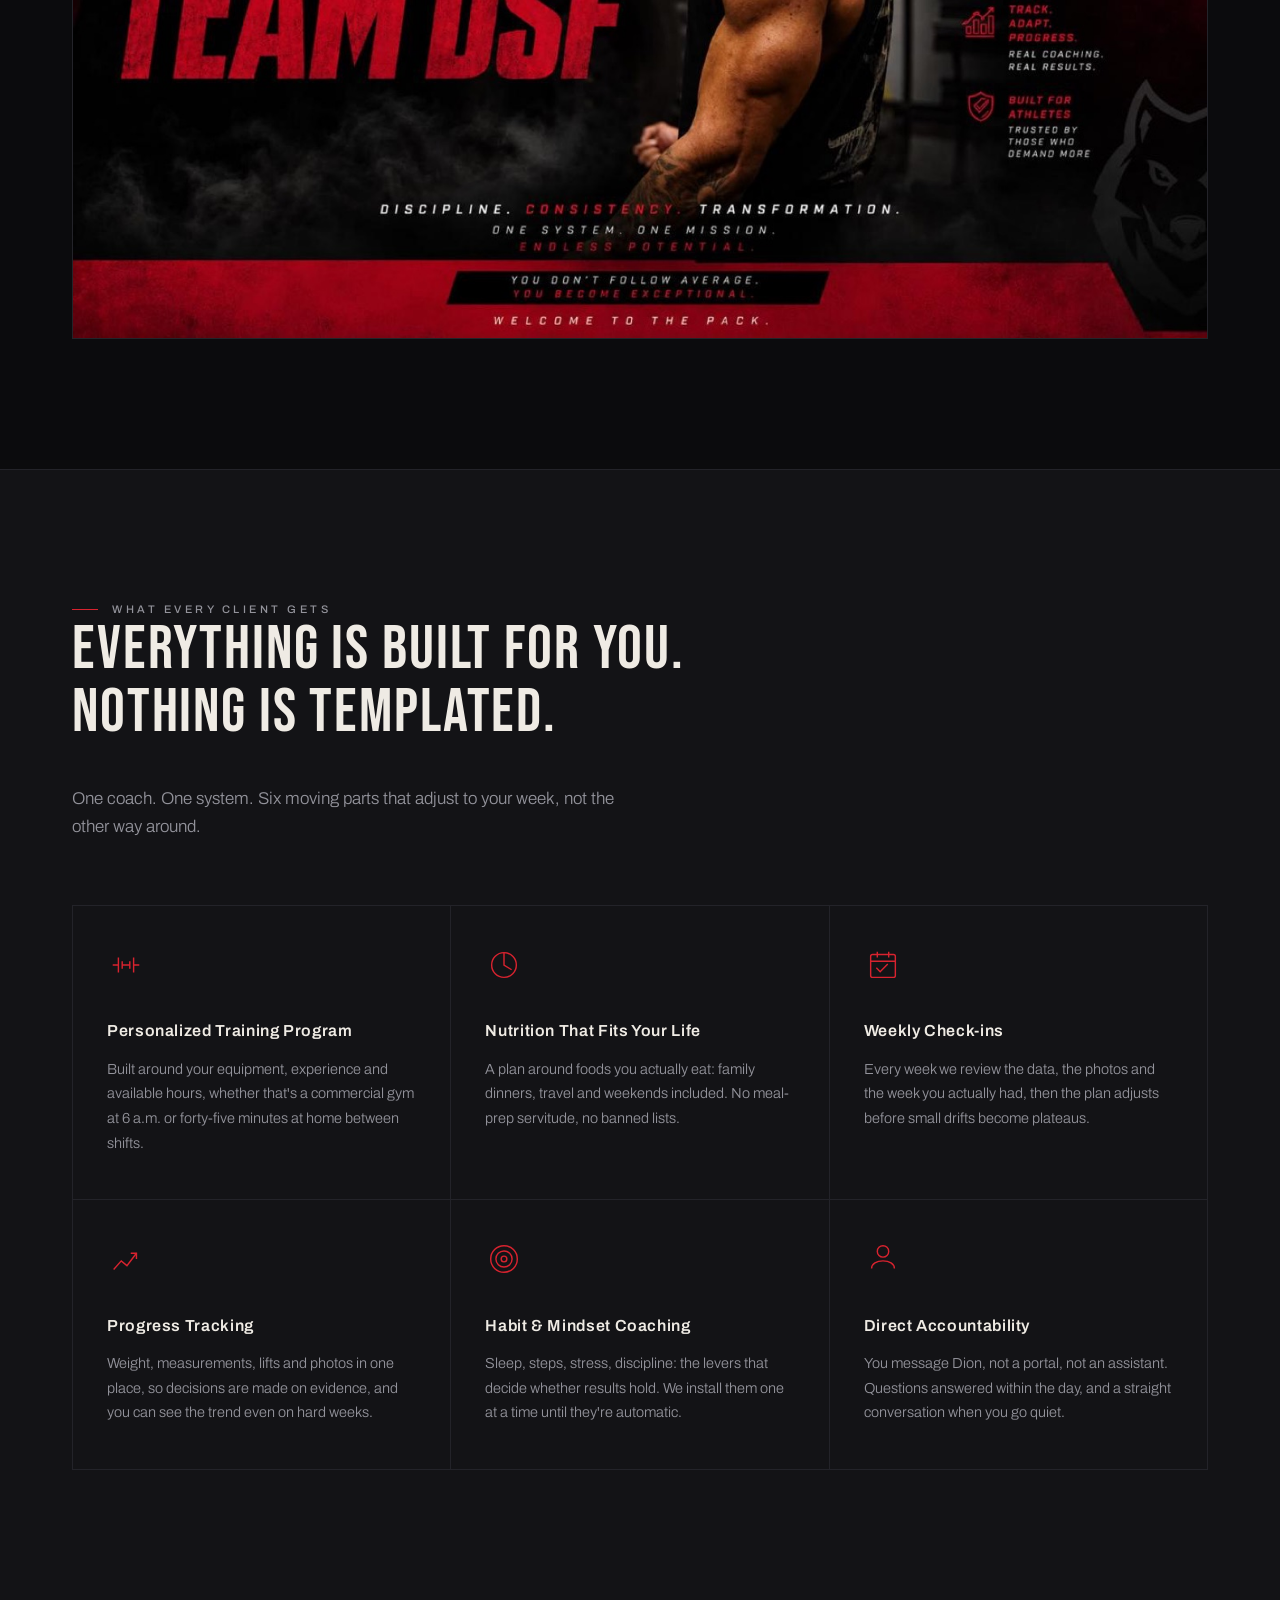
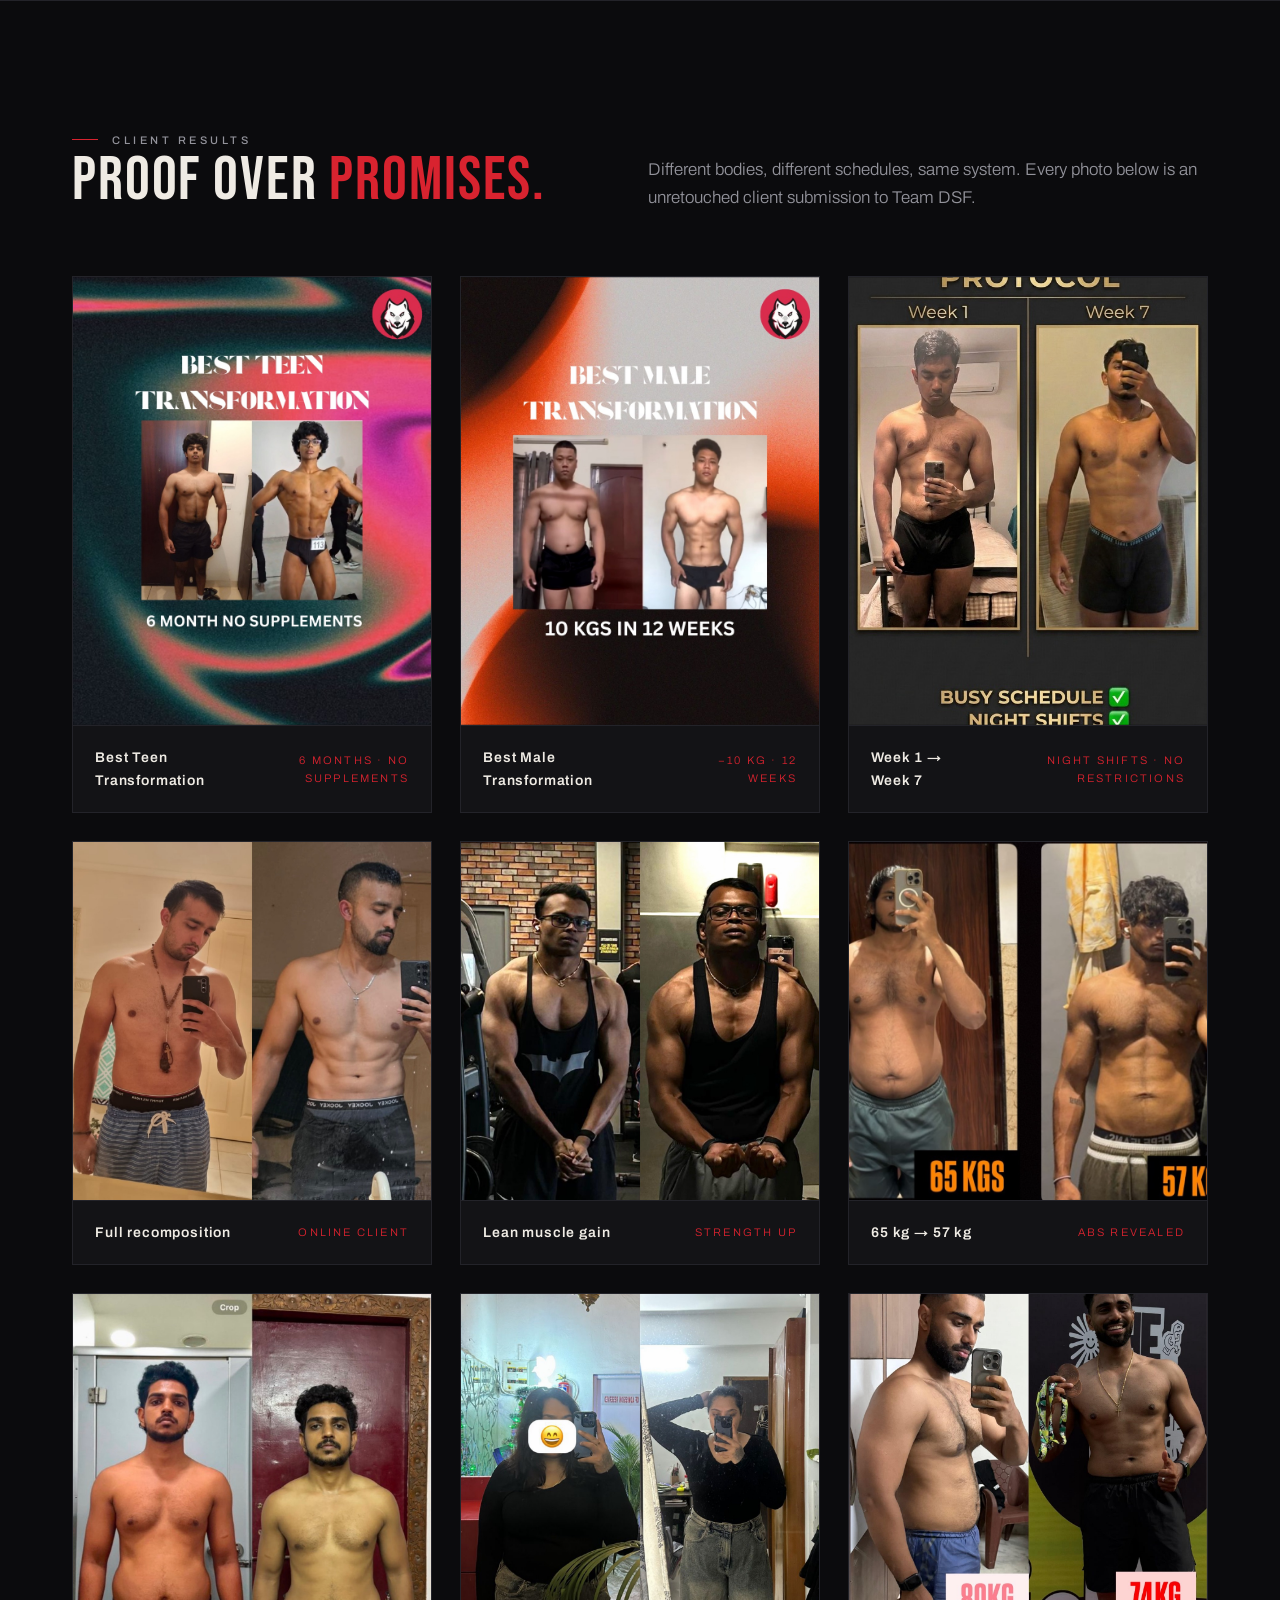
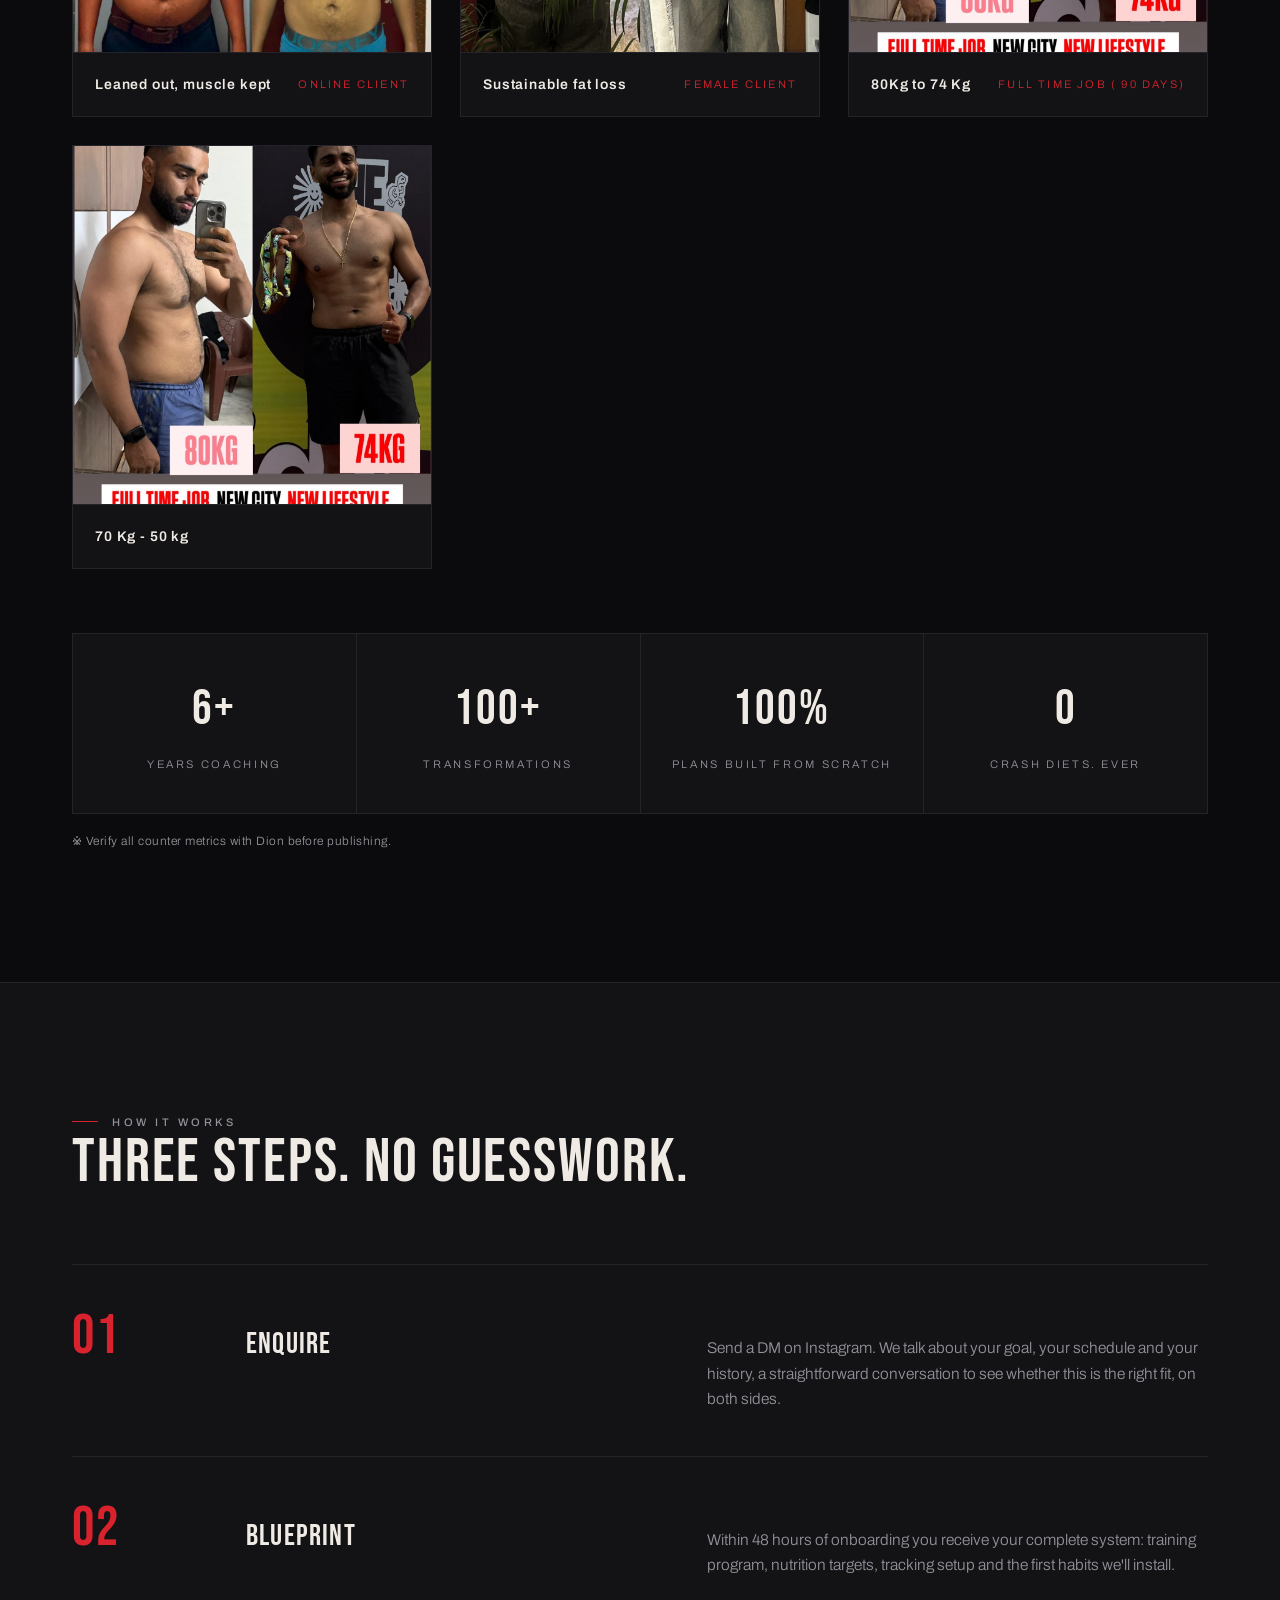
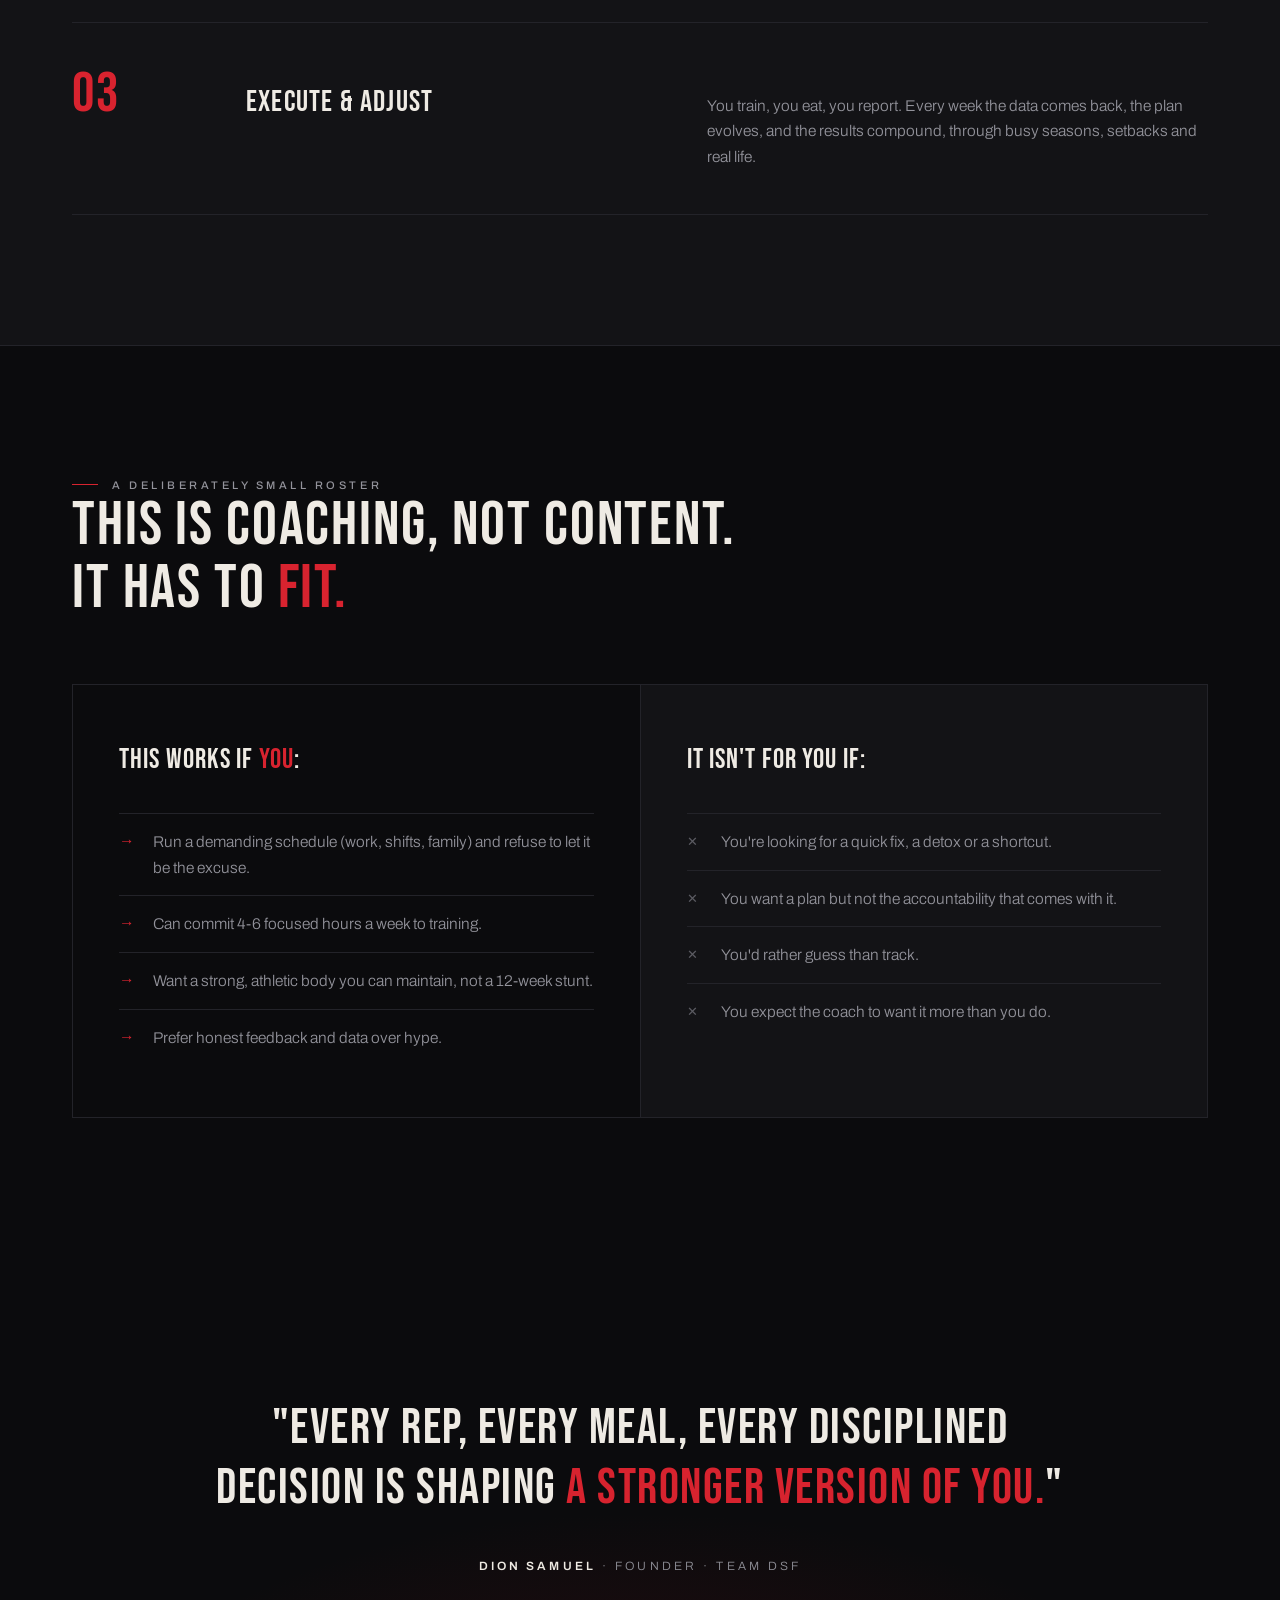
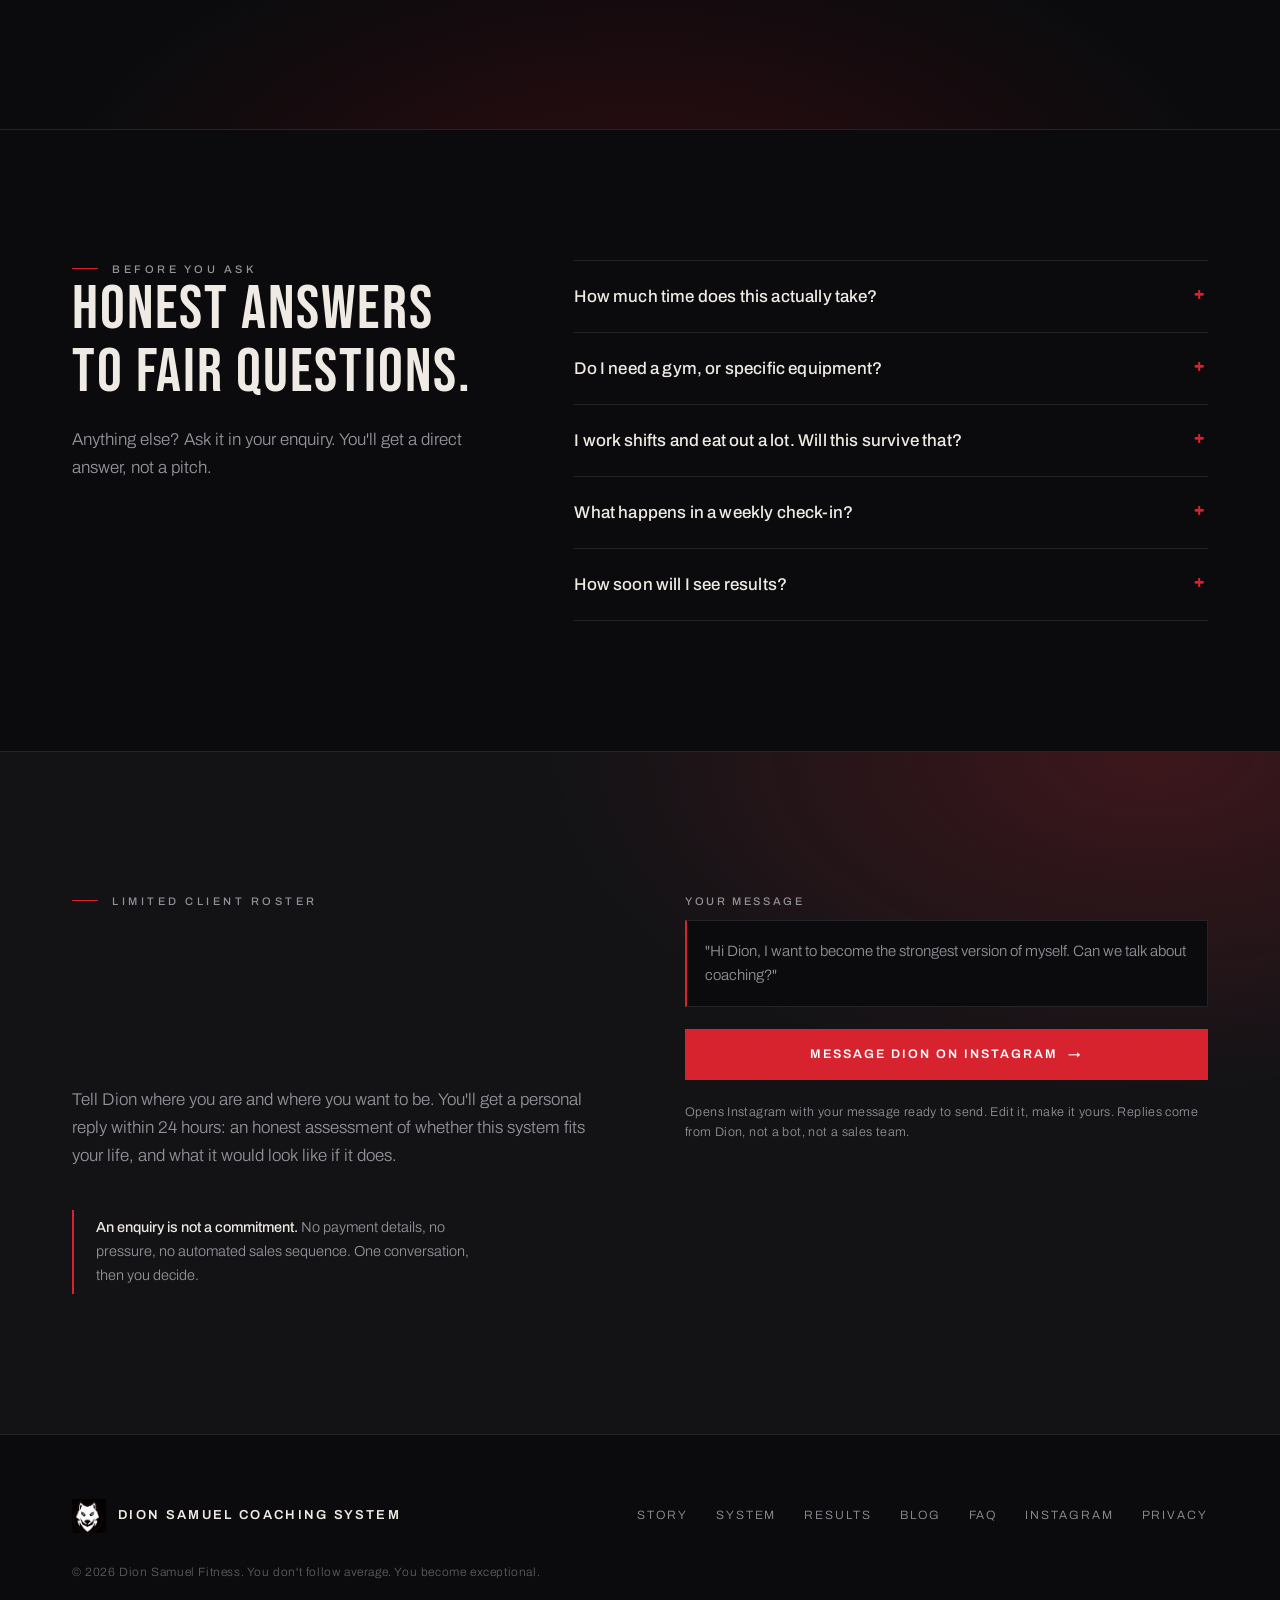
==== commit 3ca90d9e: "Content update via admin backend: 10 transformations, 0 videos" ====
--- a/index.html
+++ b/index.html
@@ -634,6 +634,10 @@
         <figure><img src="images/dsf-transformation-80kg-to-74-kg-1784996240067.jpg" alt="80Kg to 74 Kg" title="80Kg to 74 Kg - Team DSF" loading="lazy"></figure>
         <figcaption><b>80Kg to 74 Kg</b><span>Full time job ( 90 days)</span></figcaption>
       </figure>
+      <figure class="tf-card sq rv">
+        <figure><img src="images/dsf-transformation-70-kg-50-kg-1784997037256.jpg" alt="70 Kg - 50 kg" title="70 Kg - 50 kg - Team DSF" loading="lazy"></figure>
+        <figcaption><b>70 Kg - 50 kg</b><span></span></figcaption>
+      </figure>
       <!-- DSF:TRANSFORMATIONS:END -->
     </div>
     <div class="tf-stats">
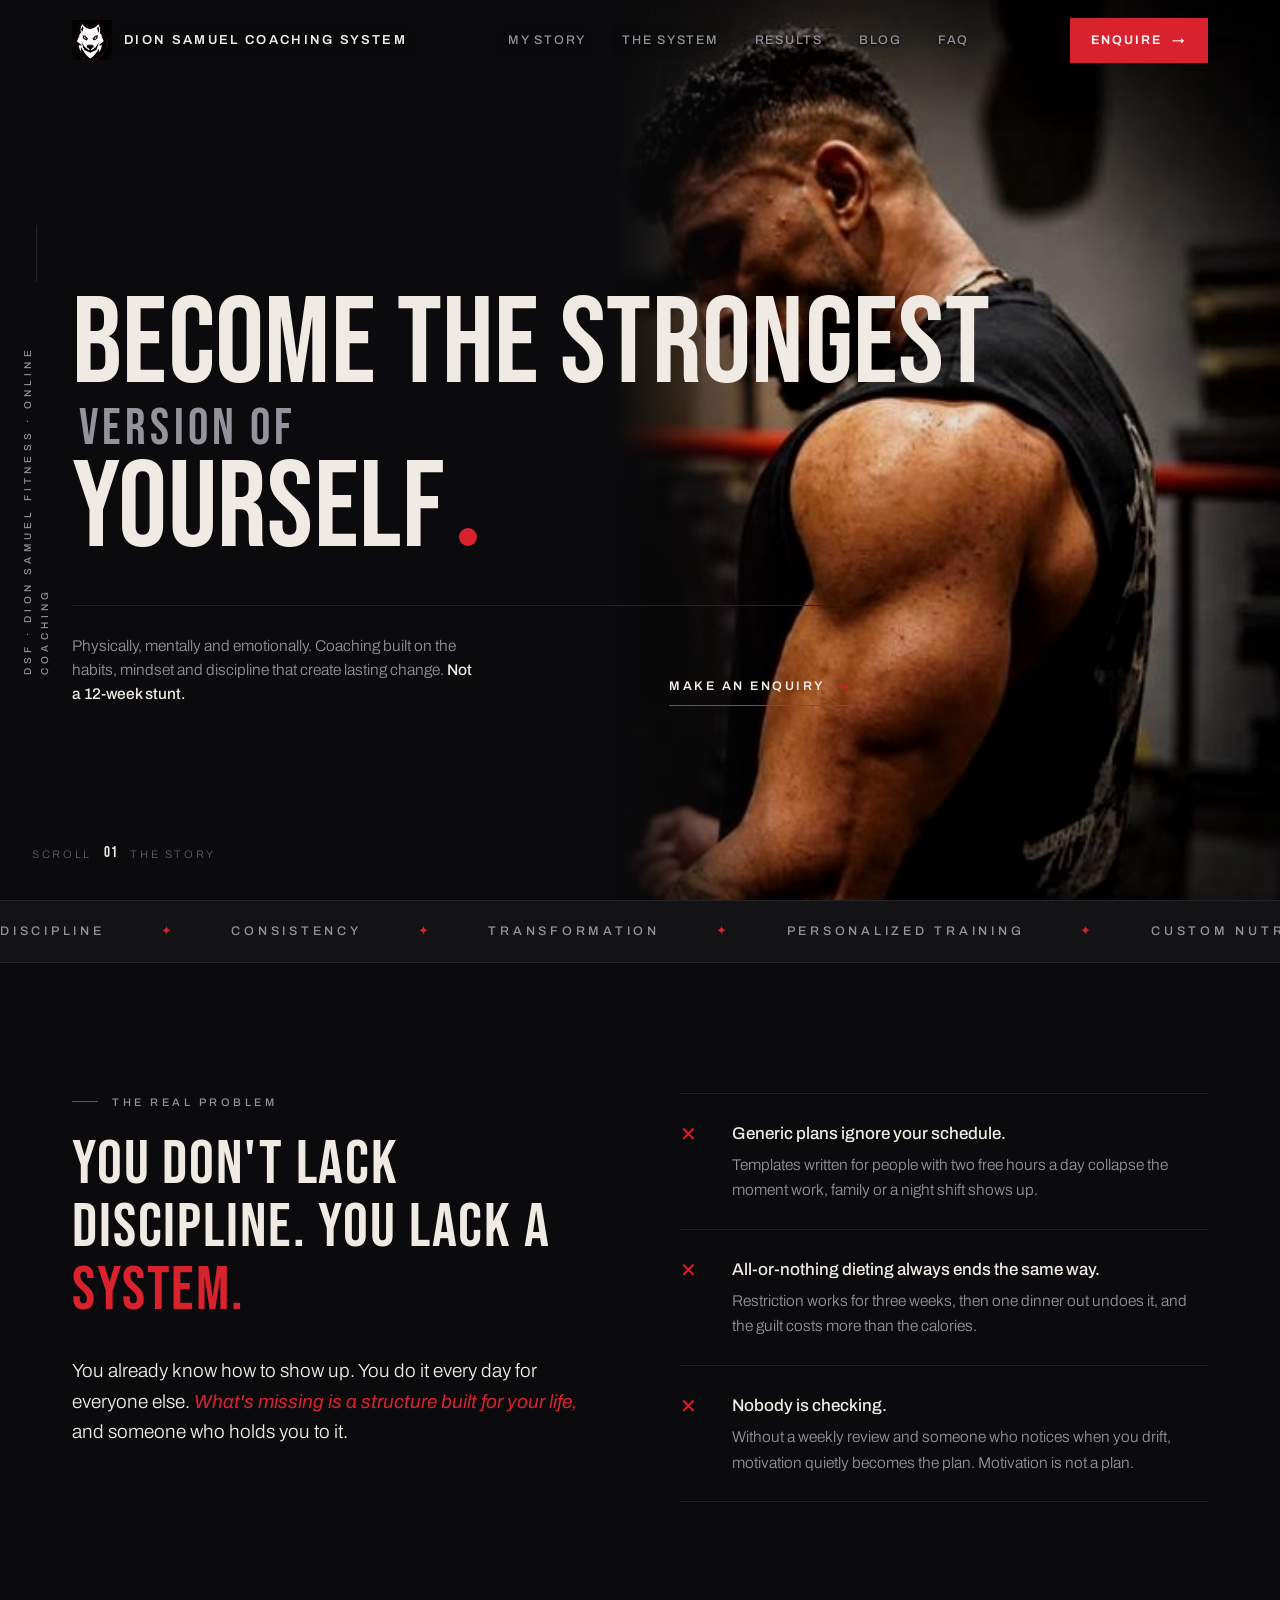
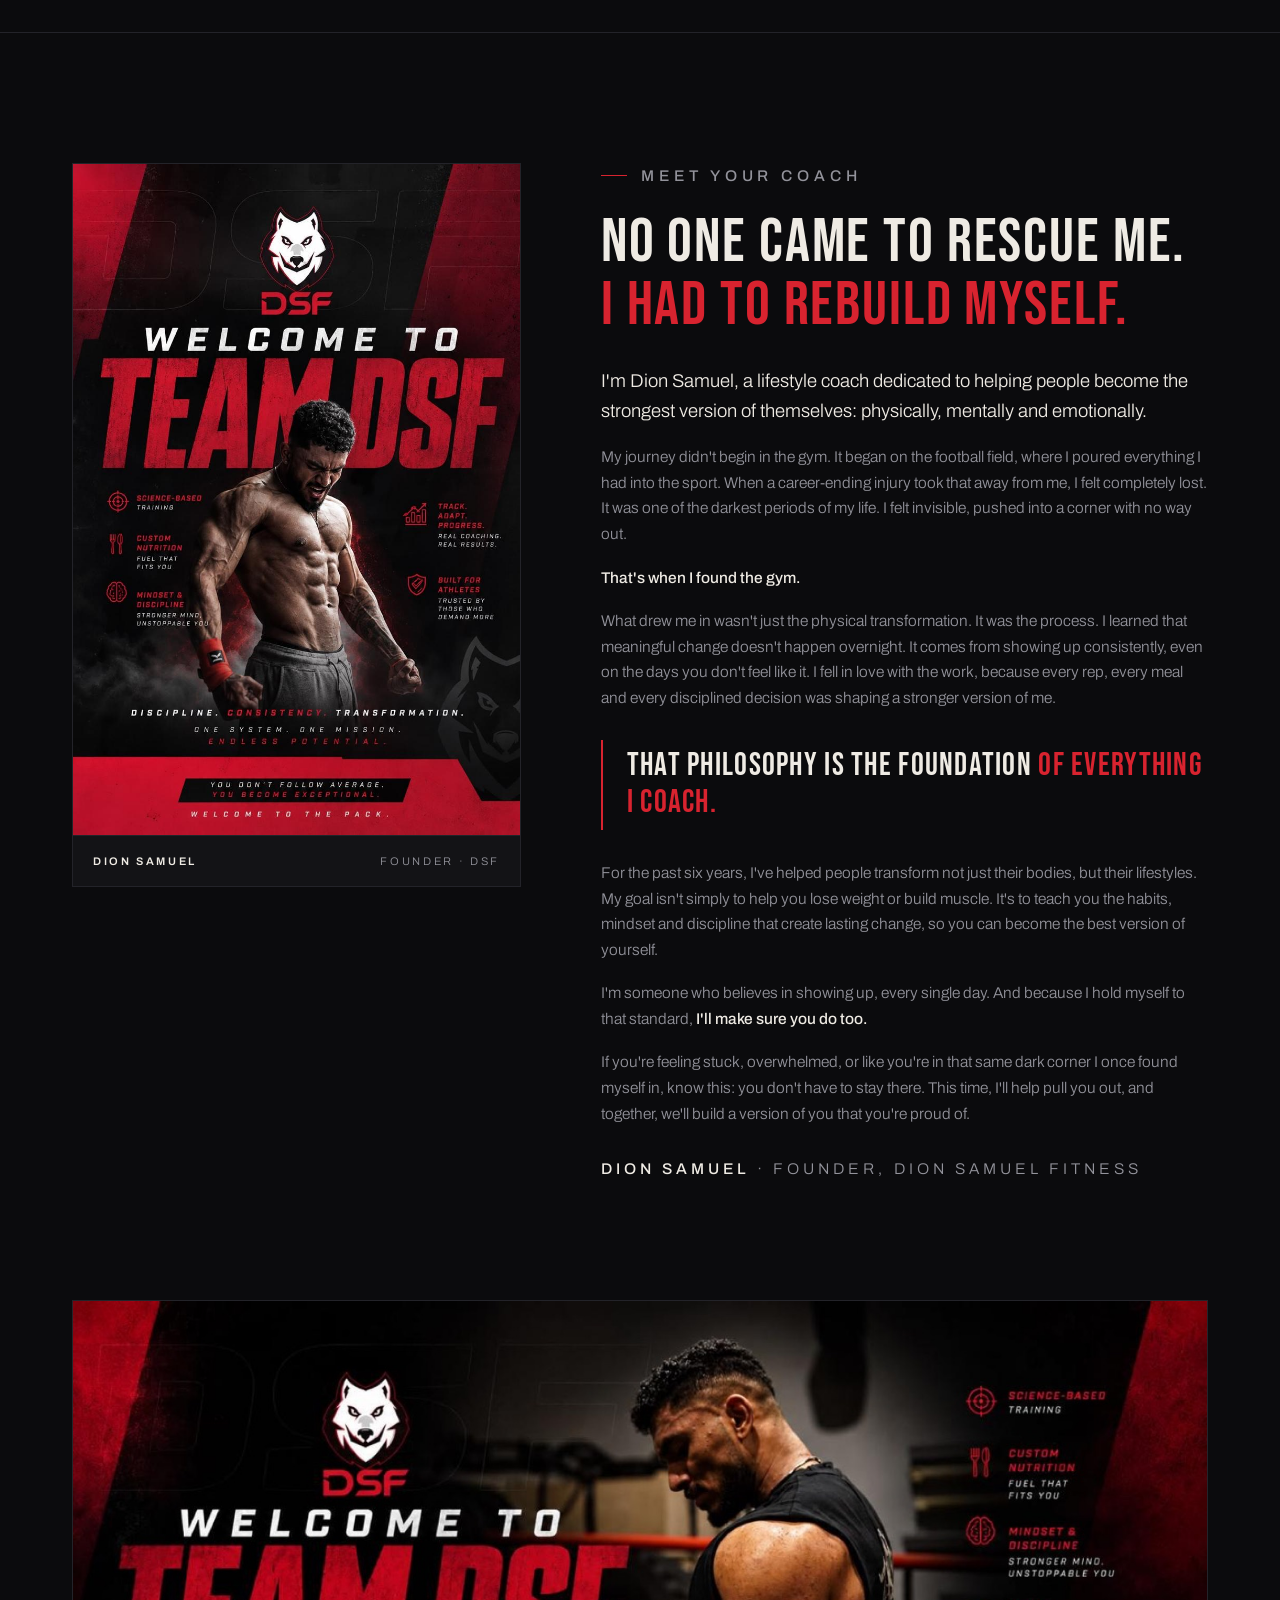
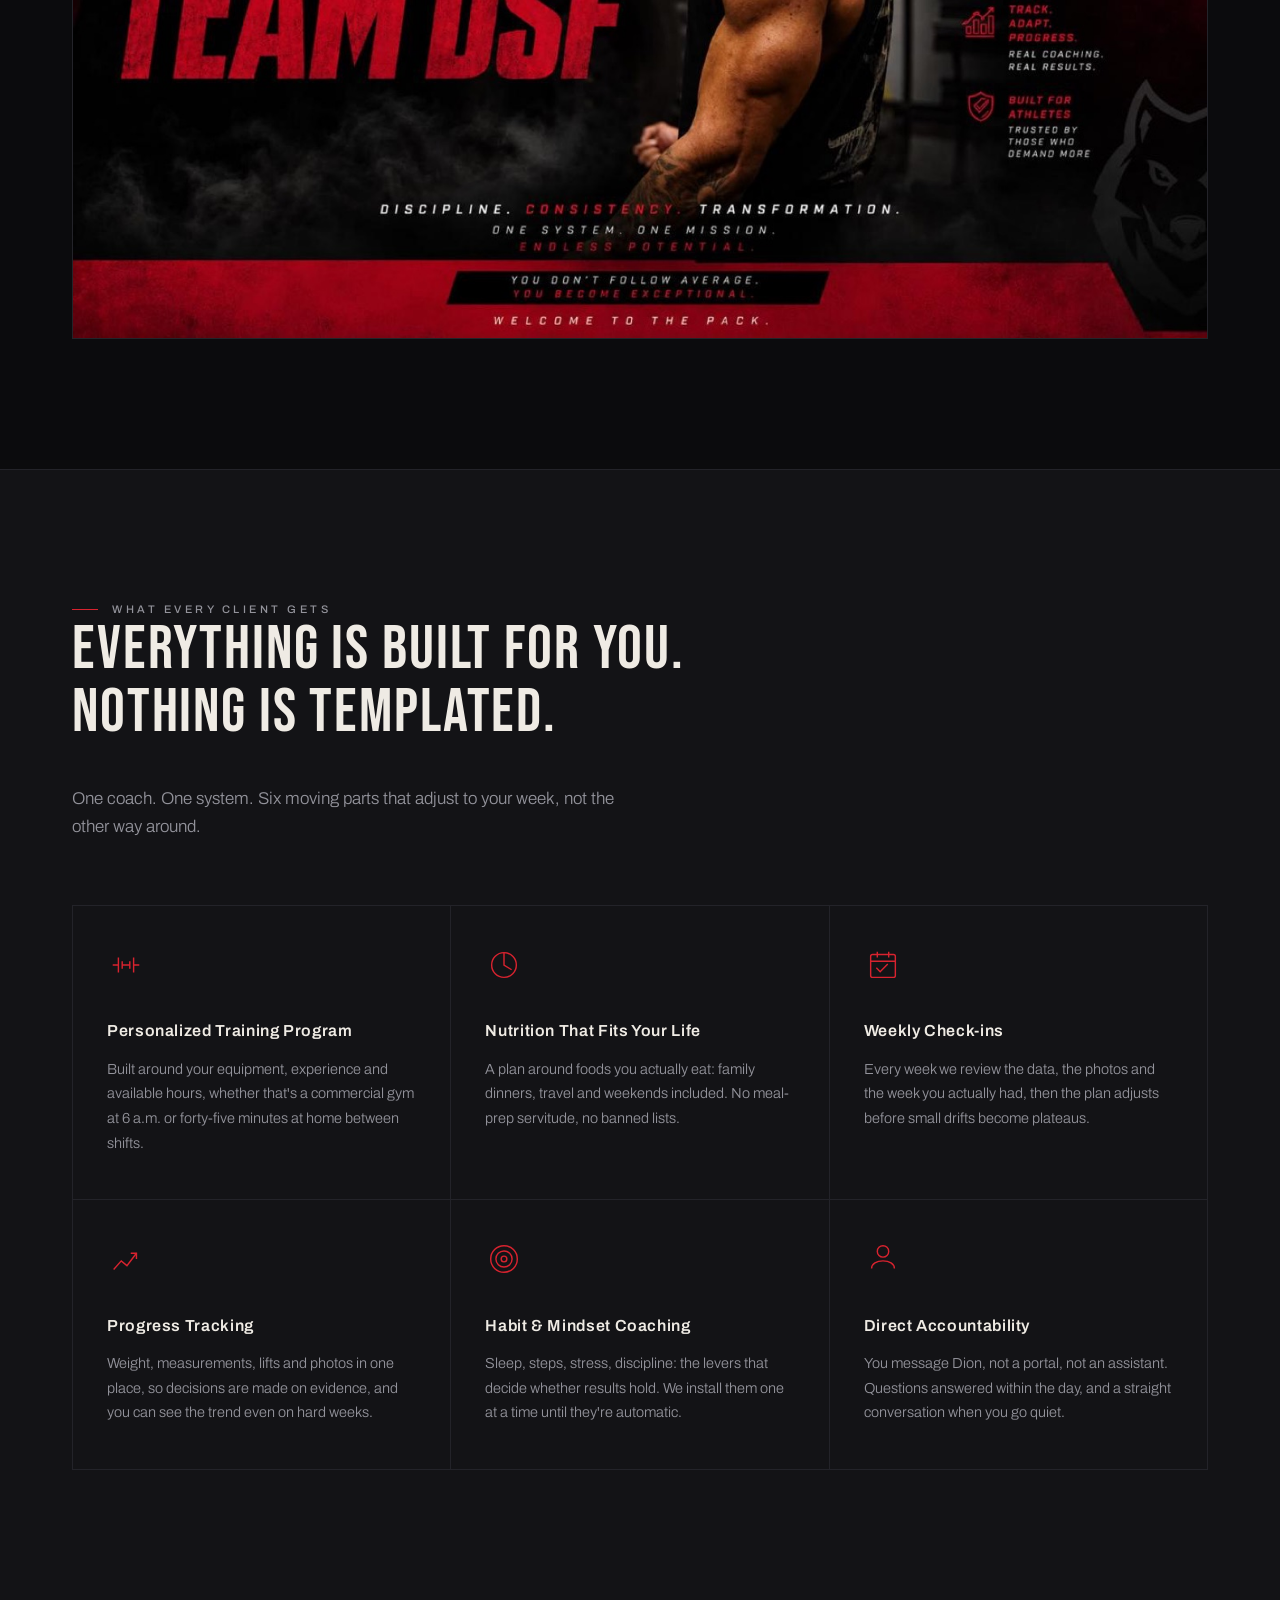
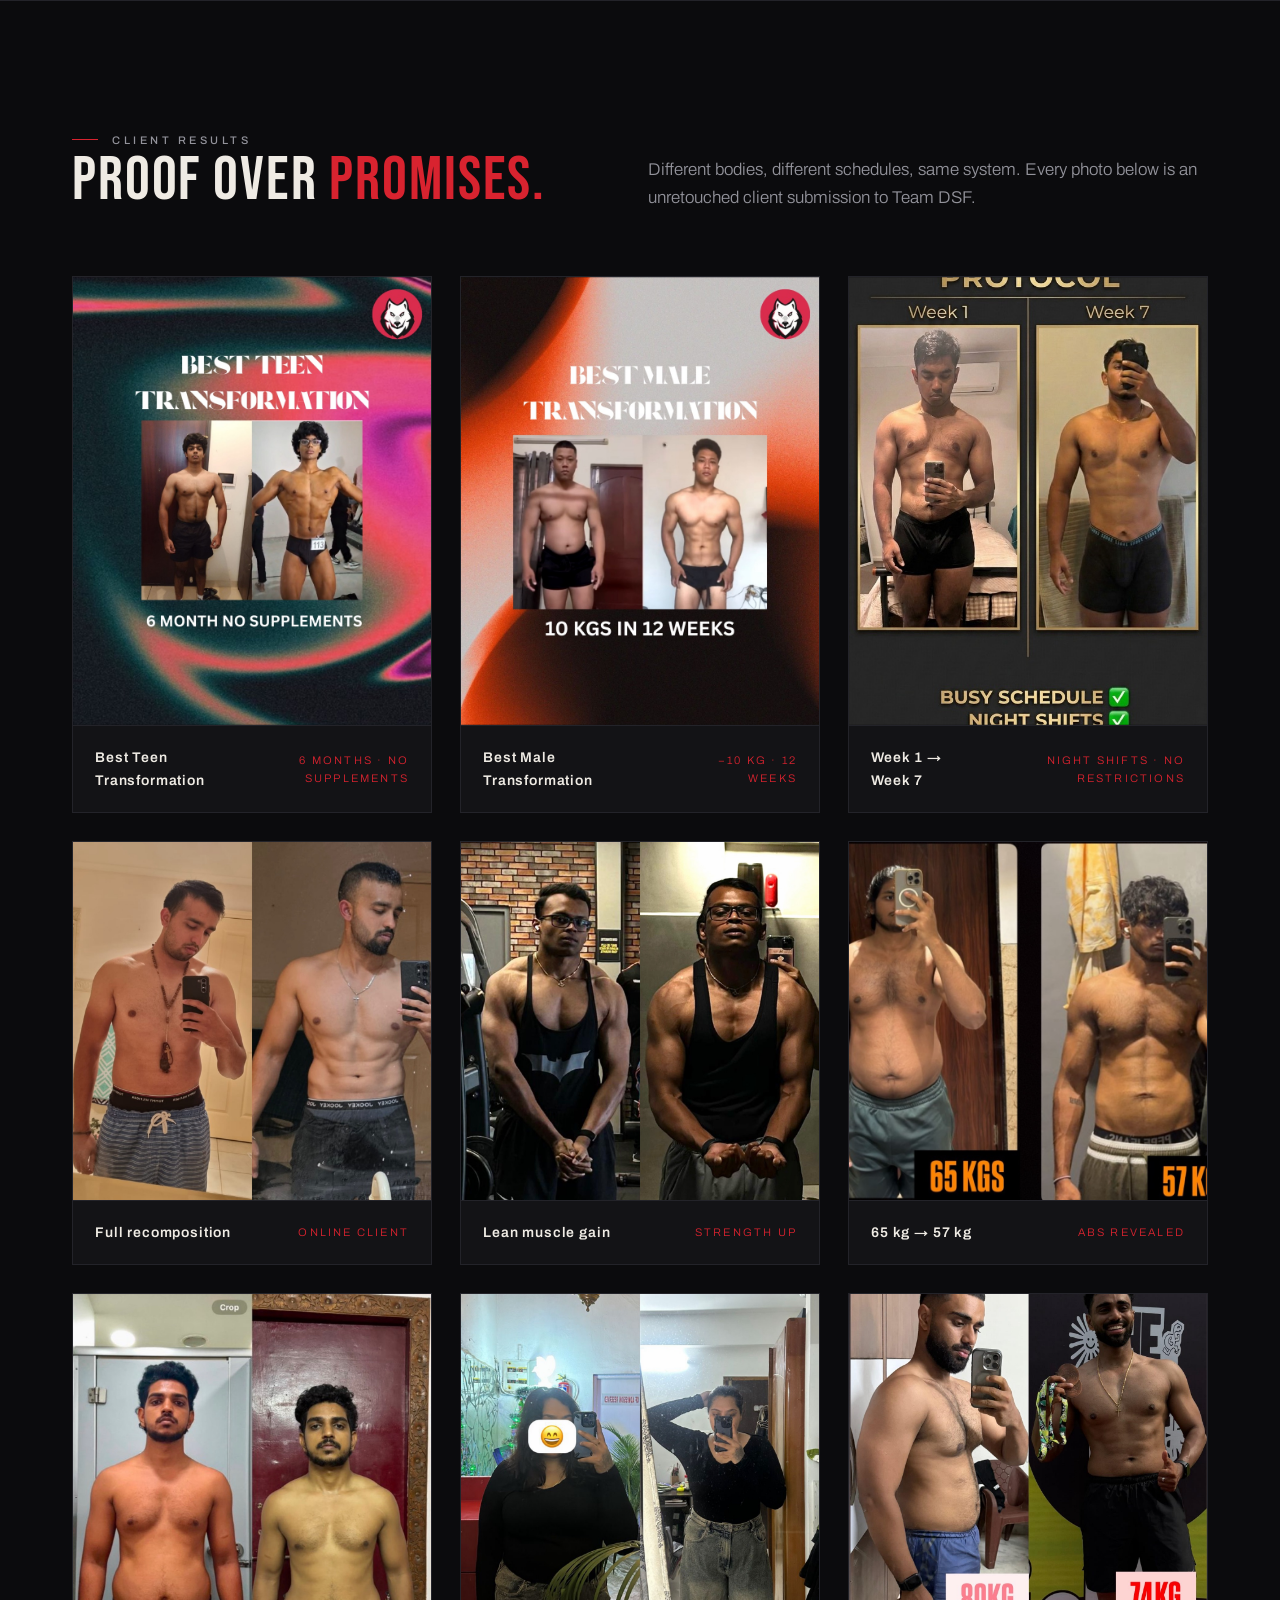
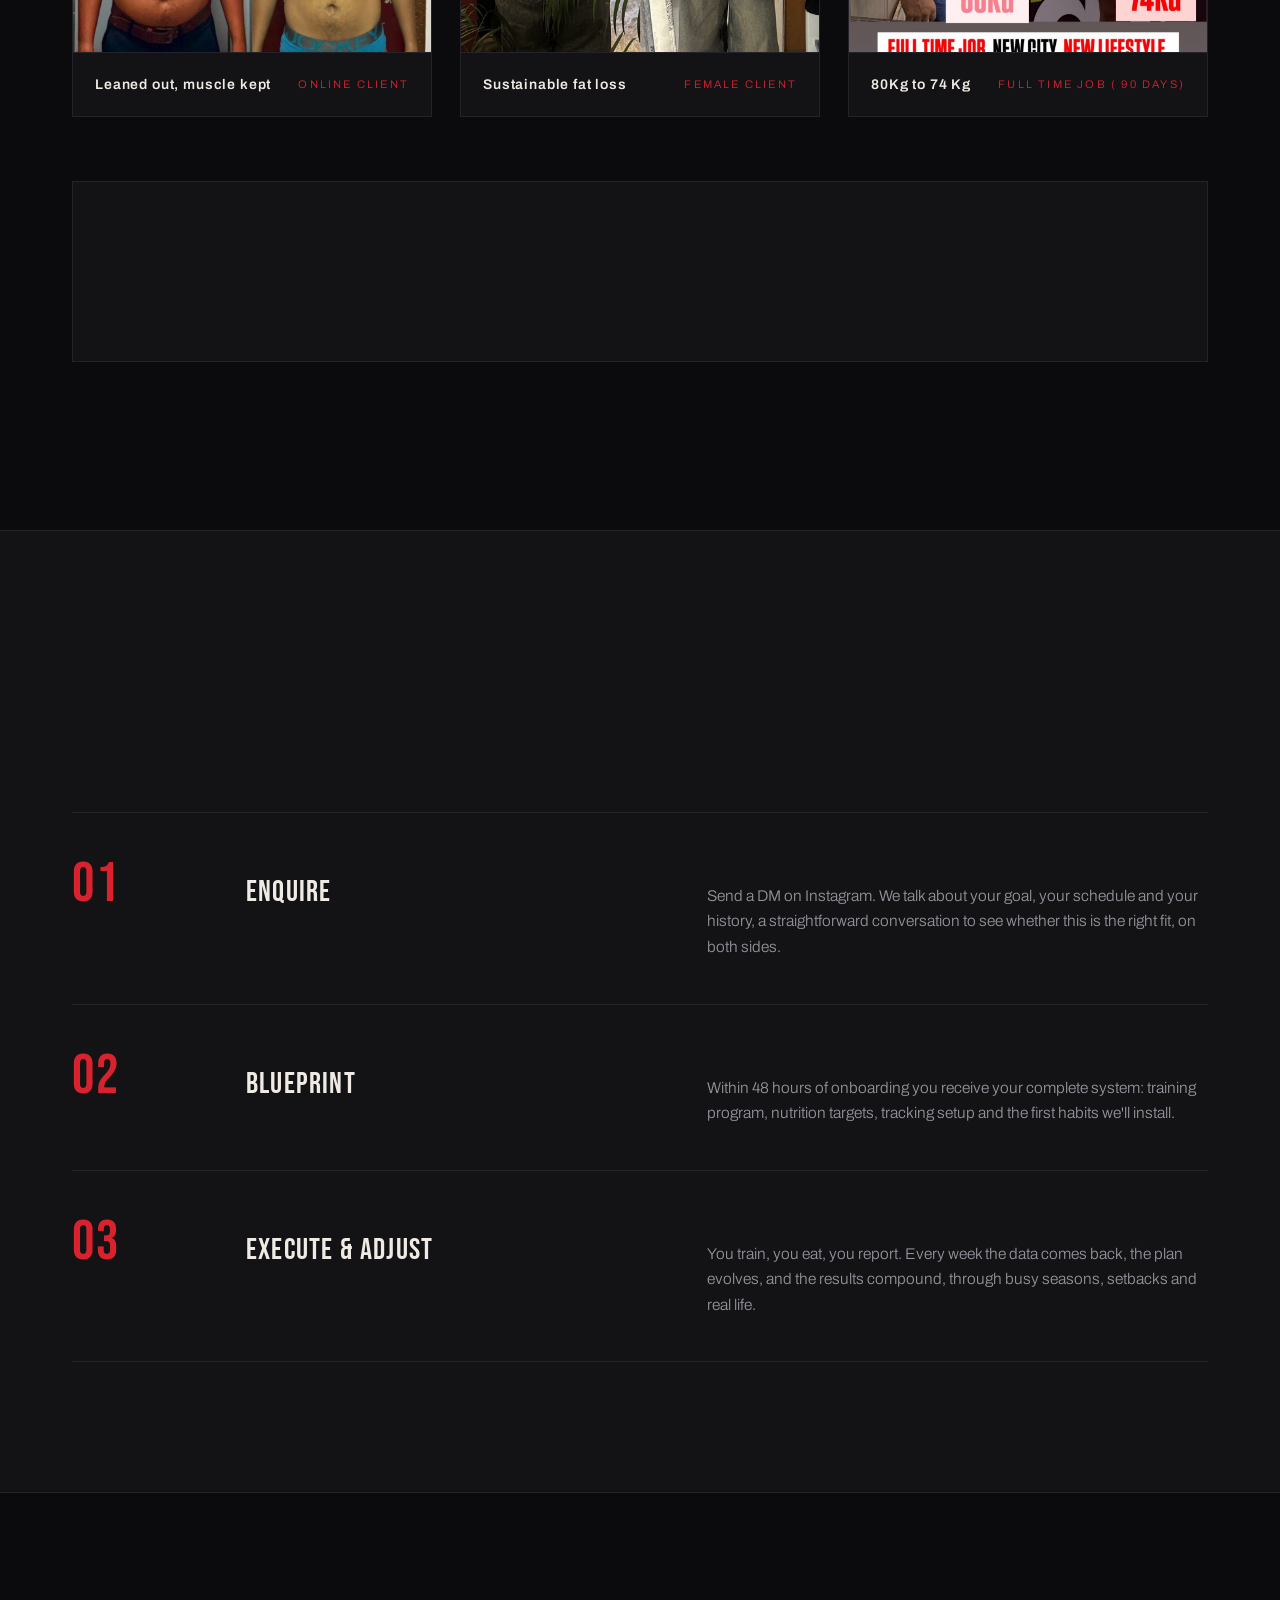
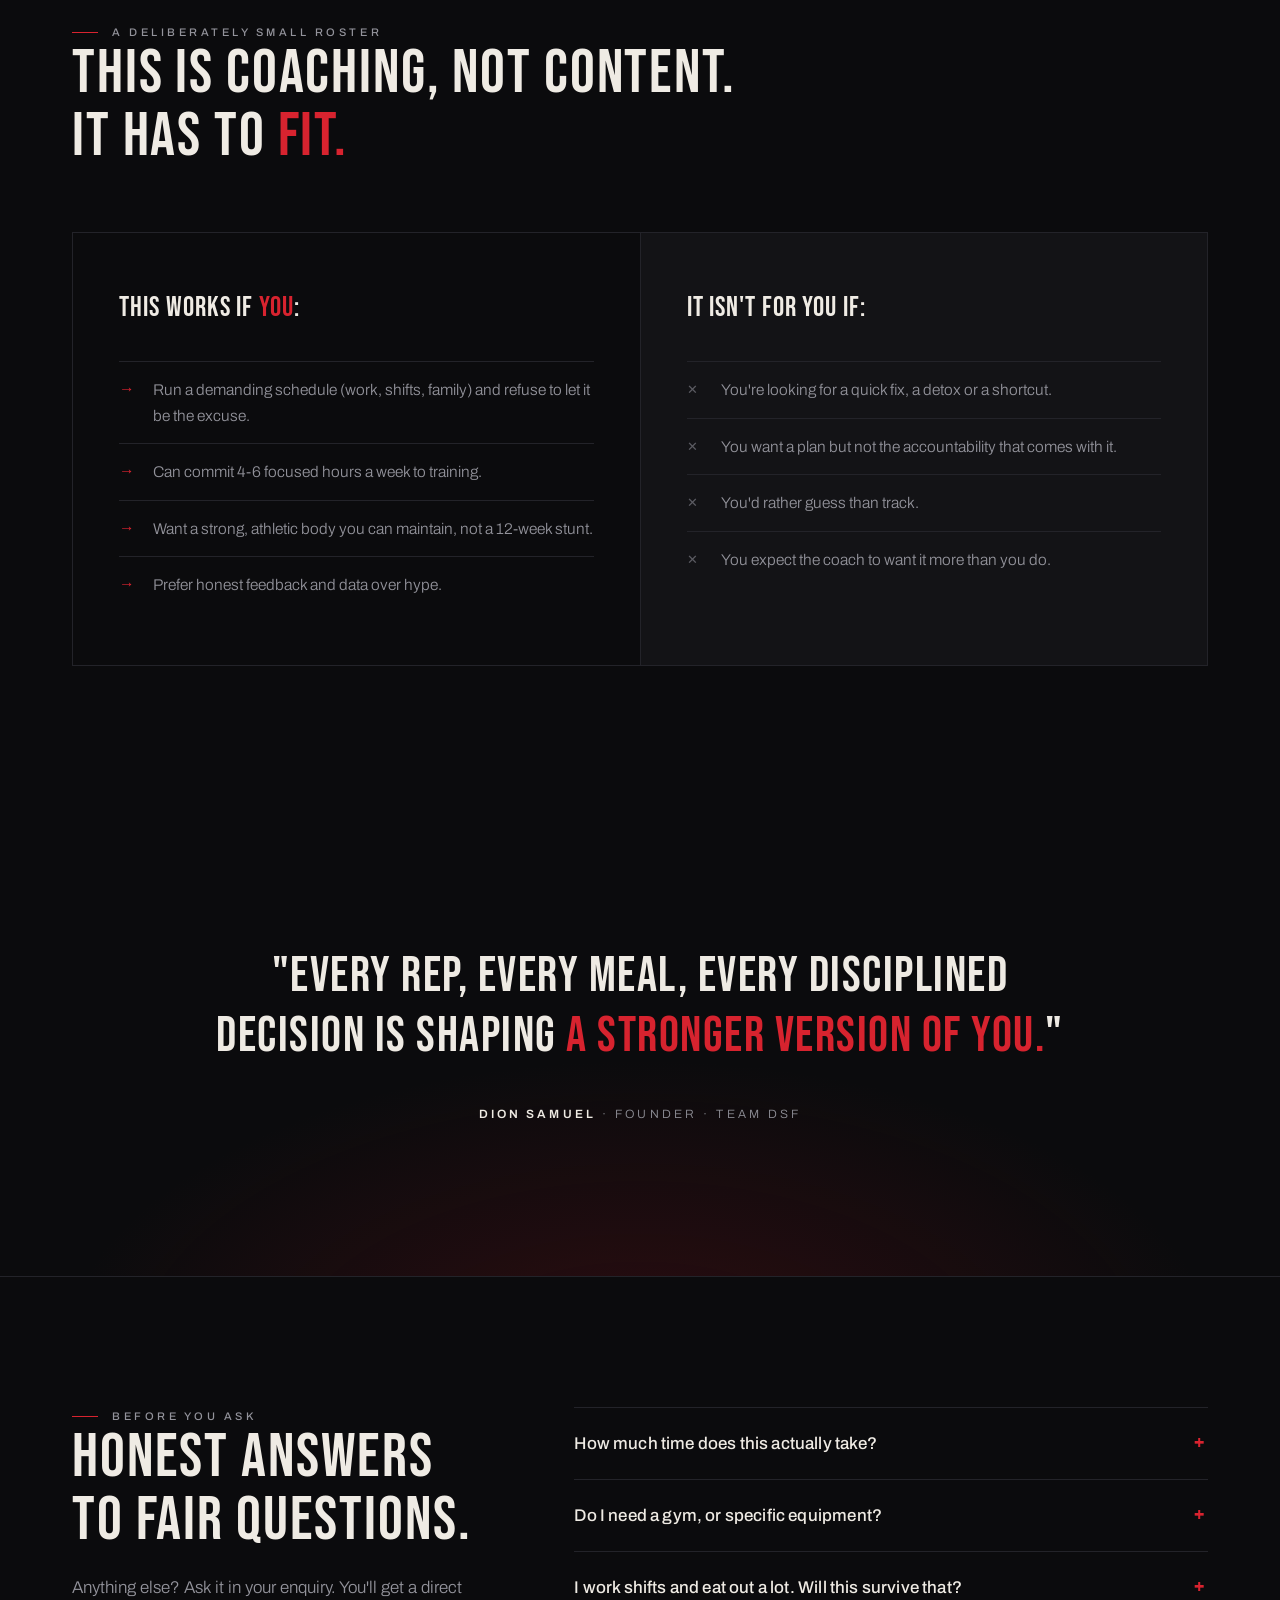
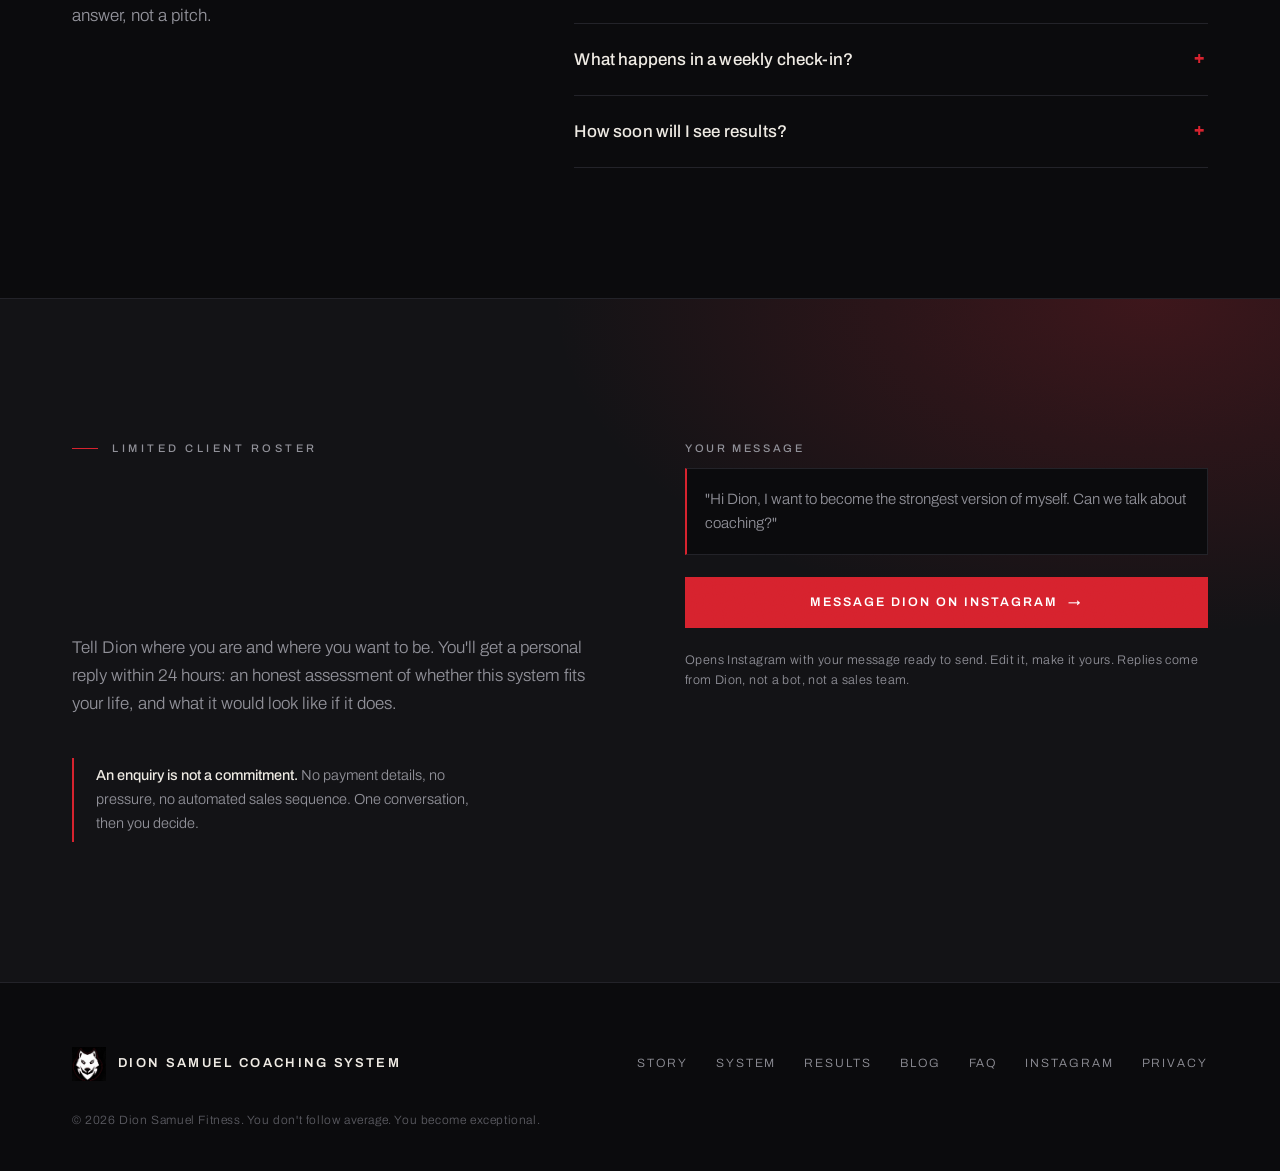
==== commit 139f3010: "Content update via admin backend: 9 transformations, 0 videos" ====
--- a/index.html
+++ b/index.html
@@ -634,10 +634,6 @@
         <figure><img src="images/dsf-transformation-80kg-to-74-kg-1784996240067.jpg" alt="80Kg to 74 Kg" title="80Kg to 74 Kg - Team DSF" loading="lazy"></figure>
         <figcaption><b>80Kg to 74 Kg</b><span>Full time job ( 90 days)</span></figcaption>
       </figure>
-      <figure class="tf-card sq rv">
-        <figure><img src="images/dsf-transformation-70-kg-50-kg-1784997037256.jpg" alt="70 Kg - 50 kg" title="70 Kg - 50 kg - Team DSF" loading="lazy"></figure>
-        <figcaption><b>70 Kg - 50 kg</b><span></span></figcaption>
-      </figure>
       <!-- DSF:TRANSFORMATIONS:END -->
     </div>
     <div class="tf-stats">
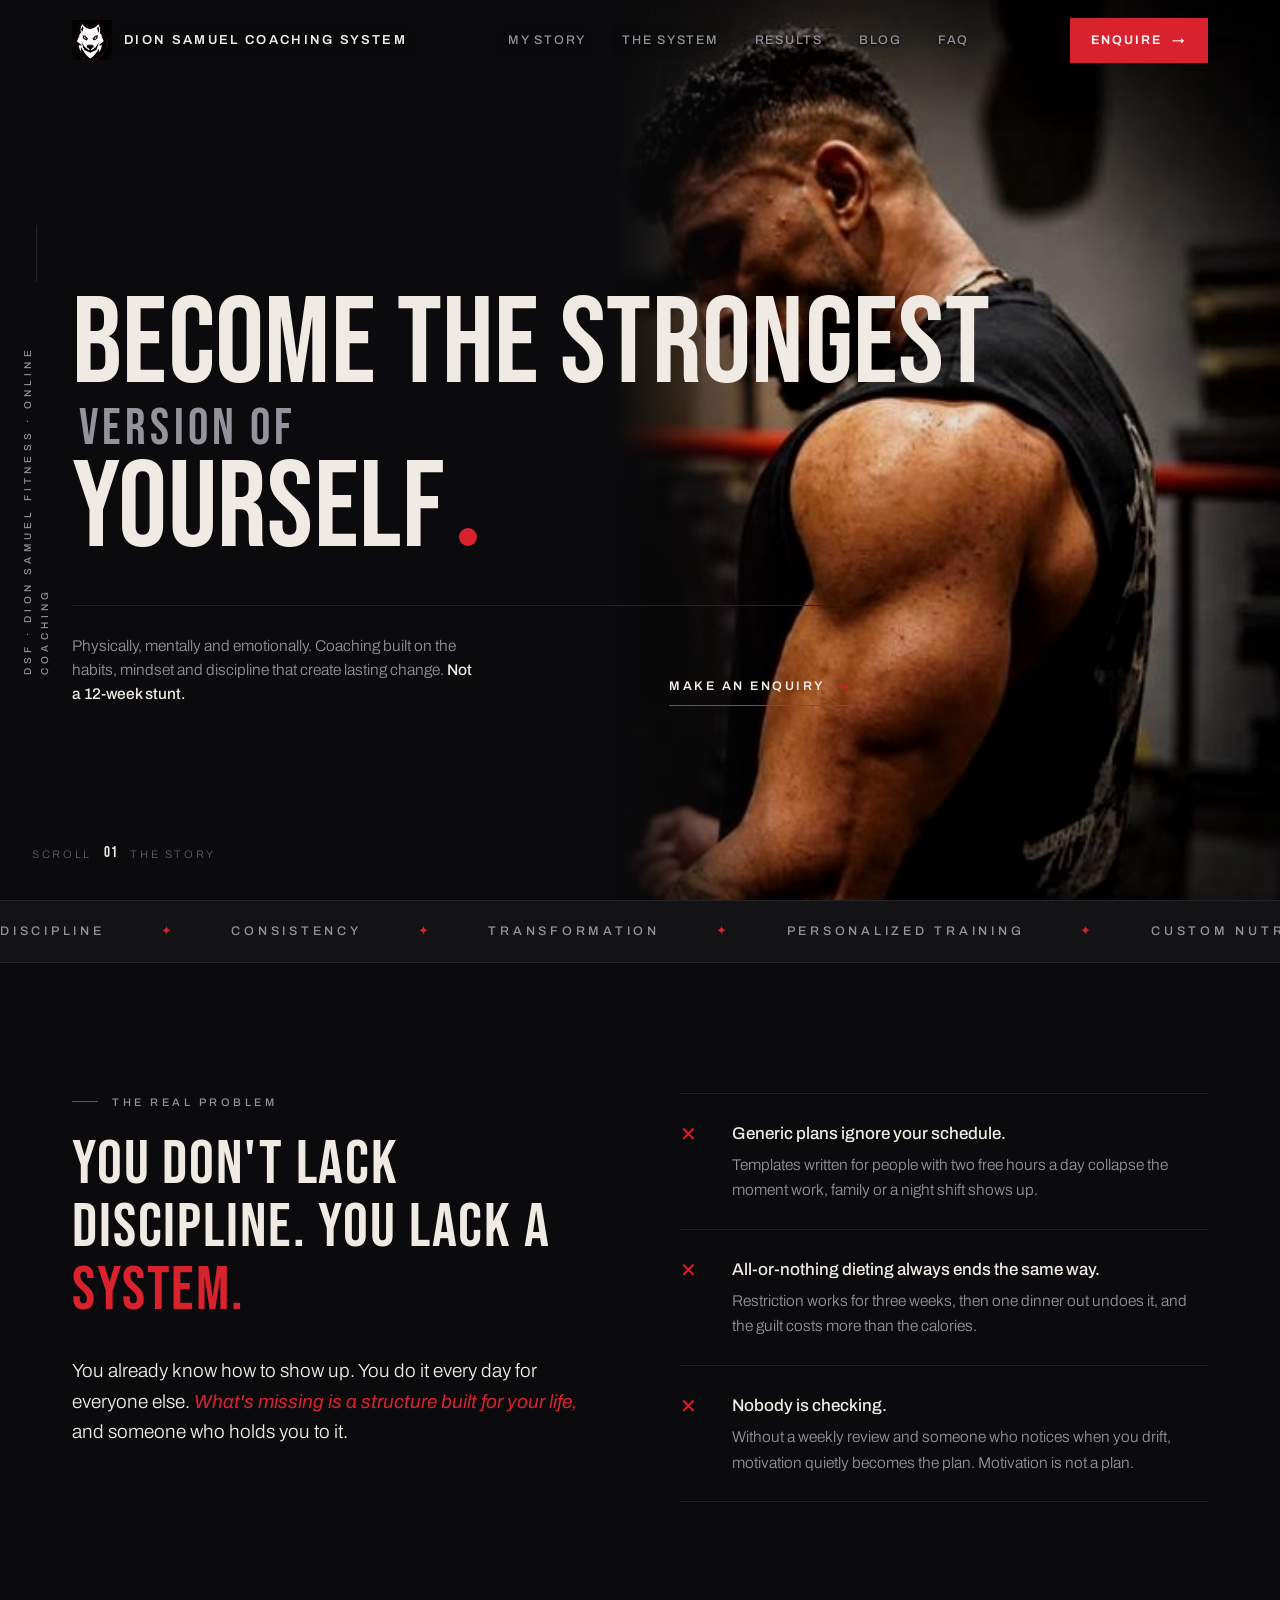
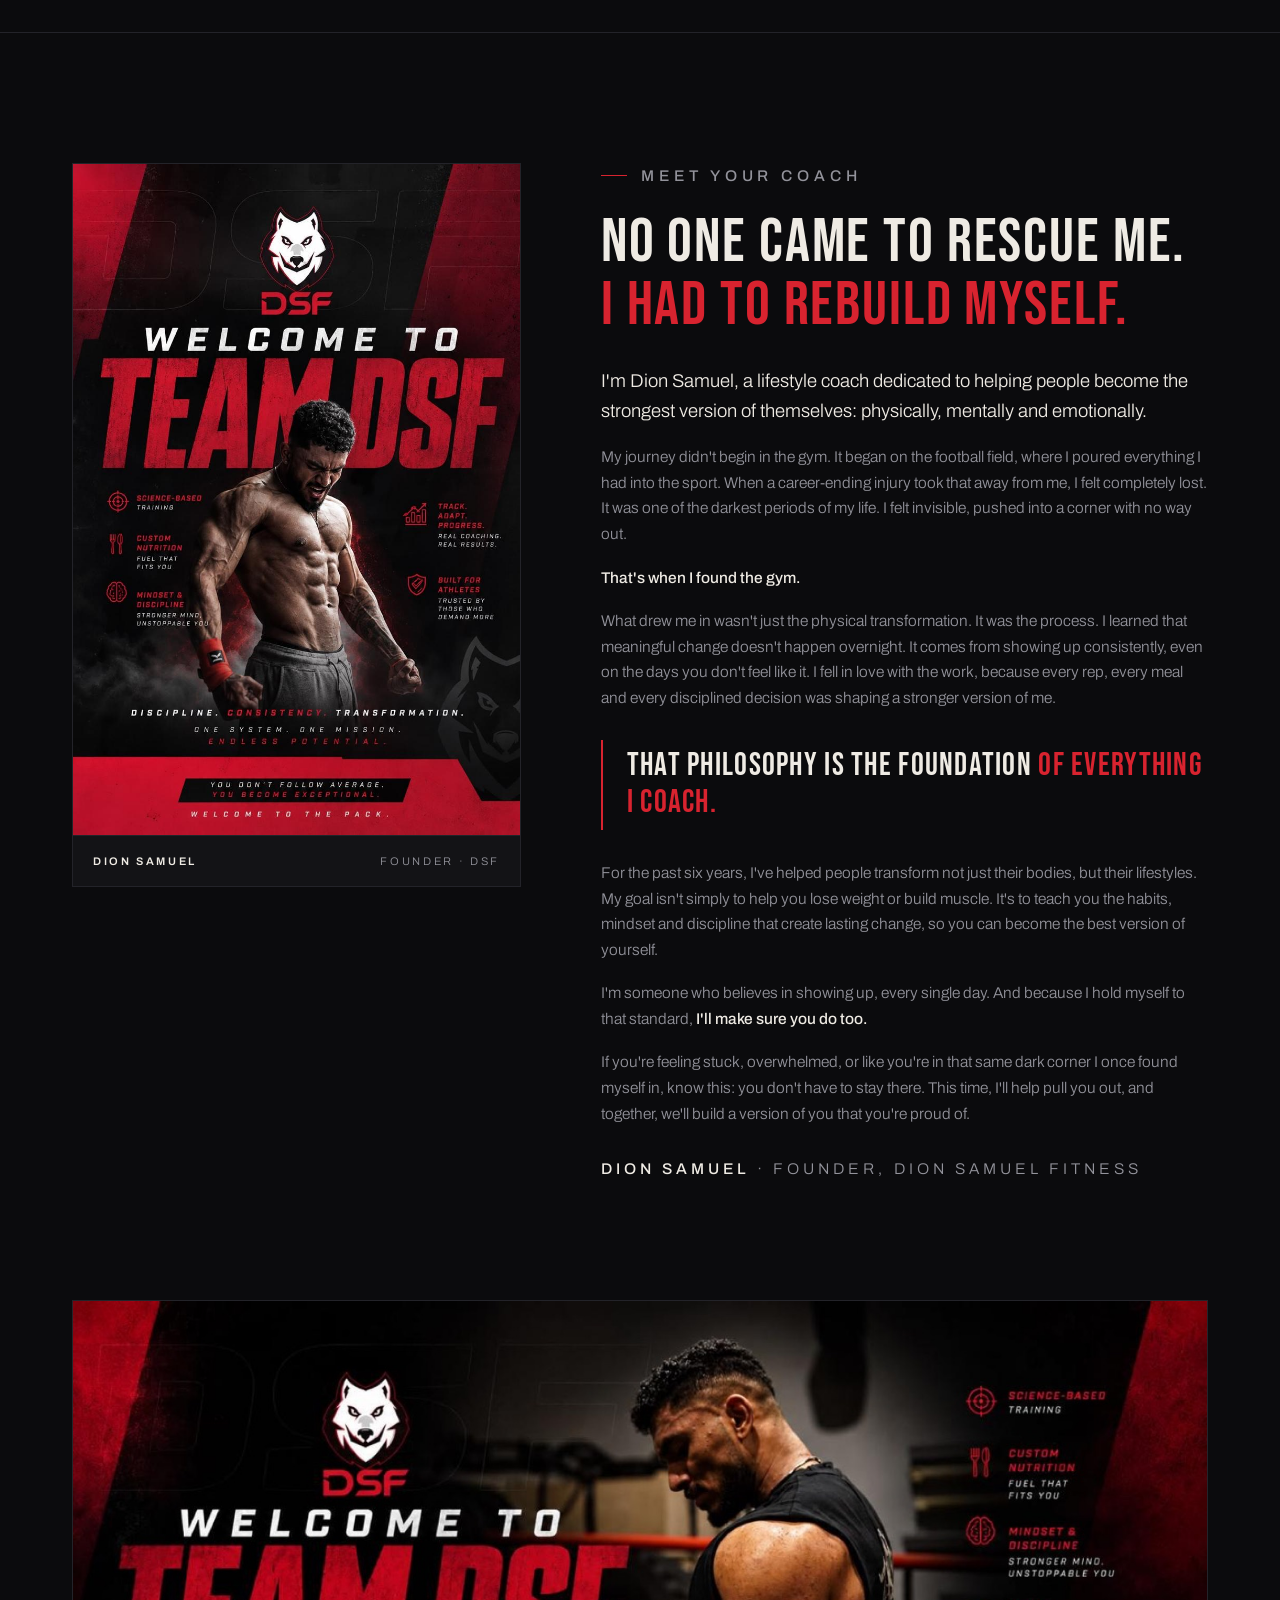
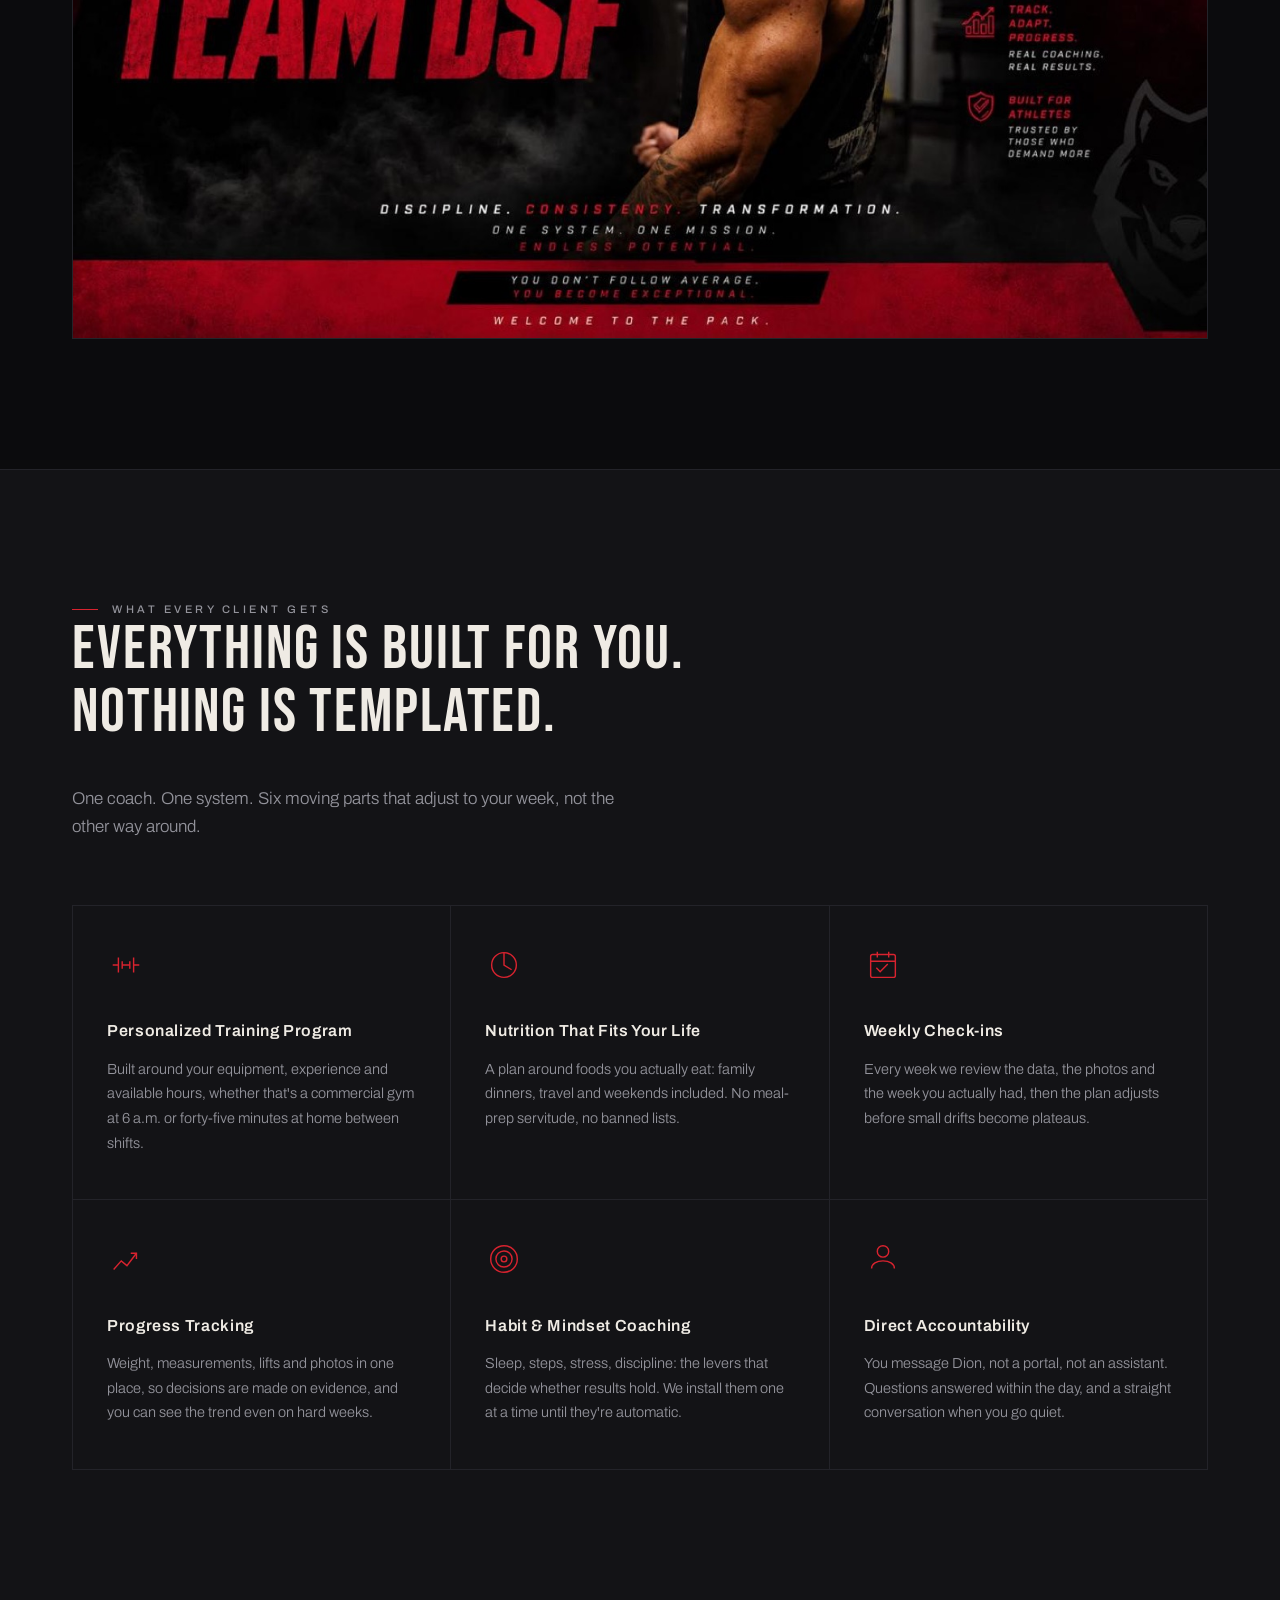
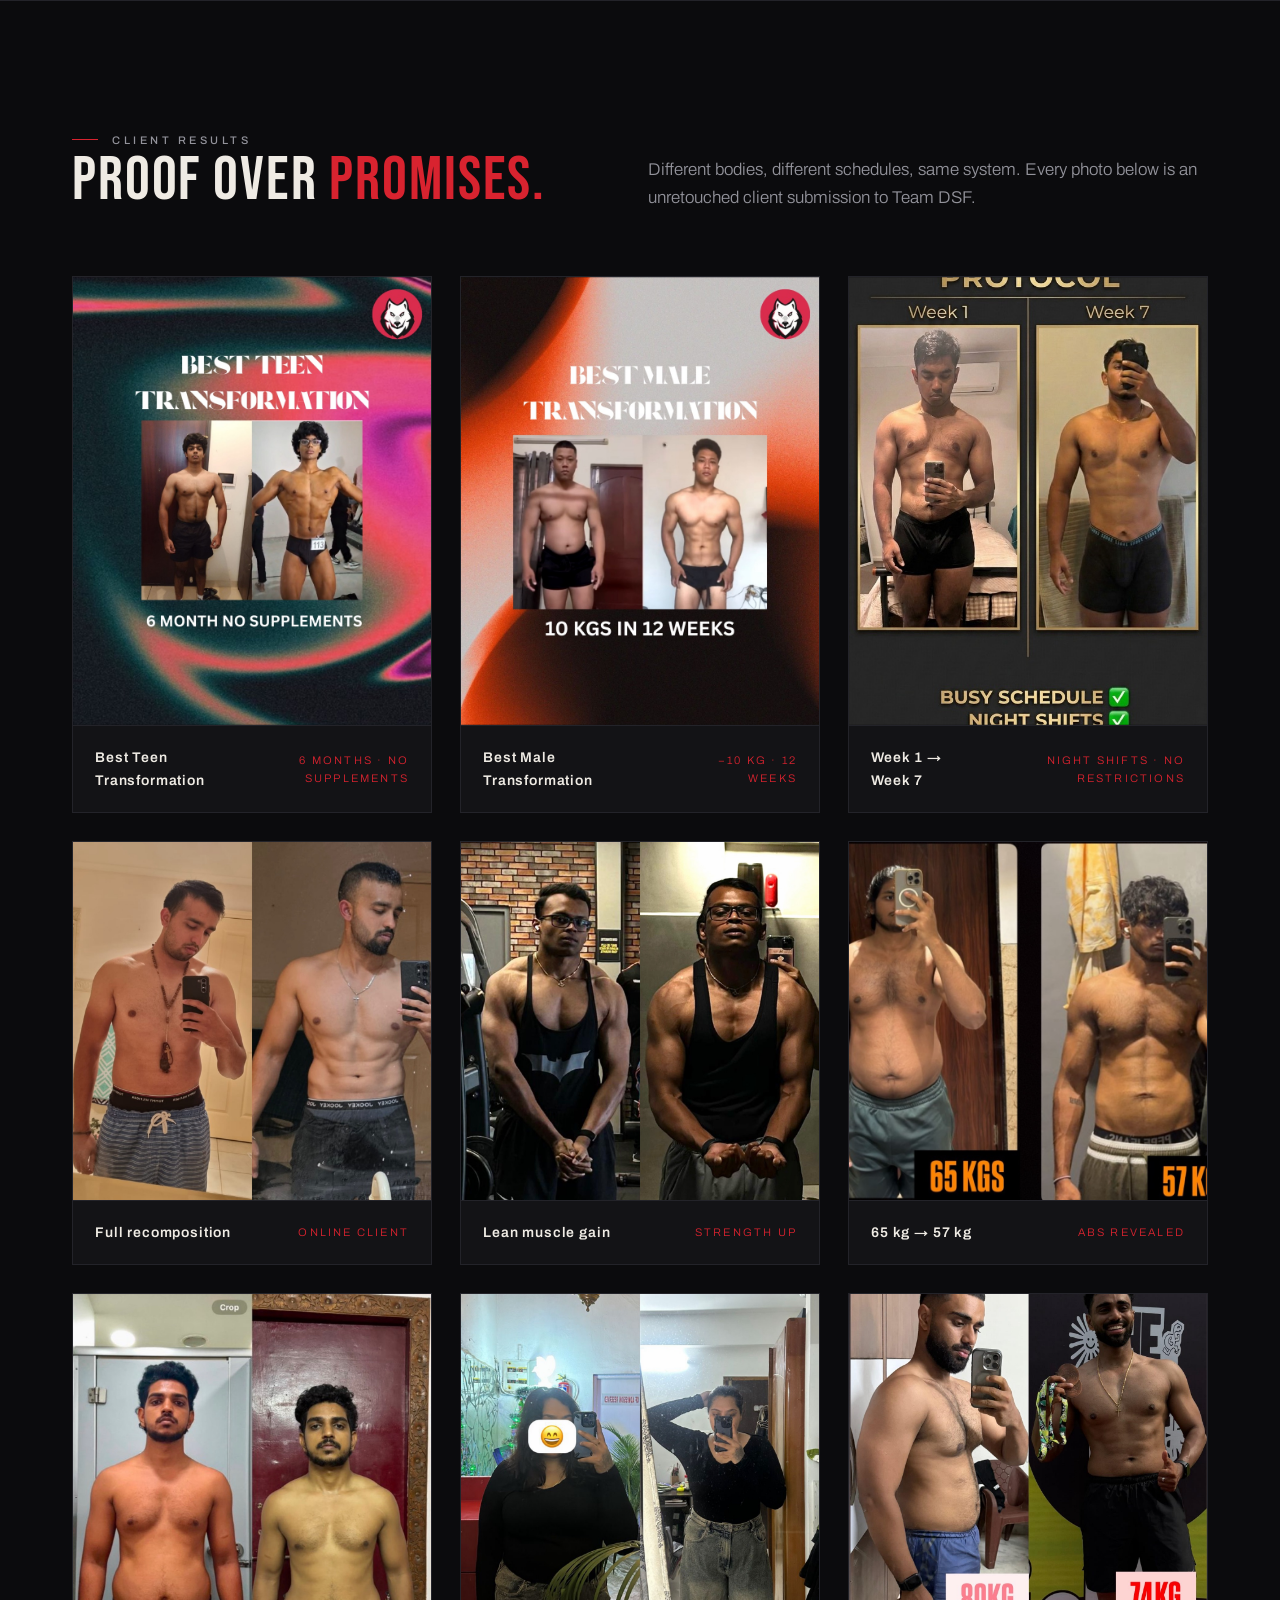
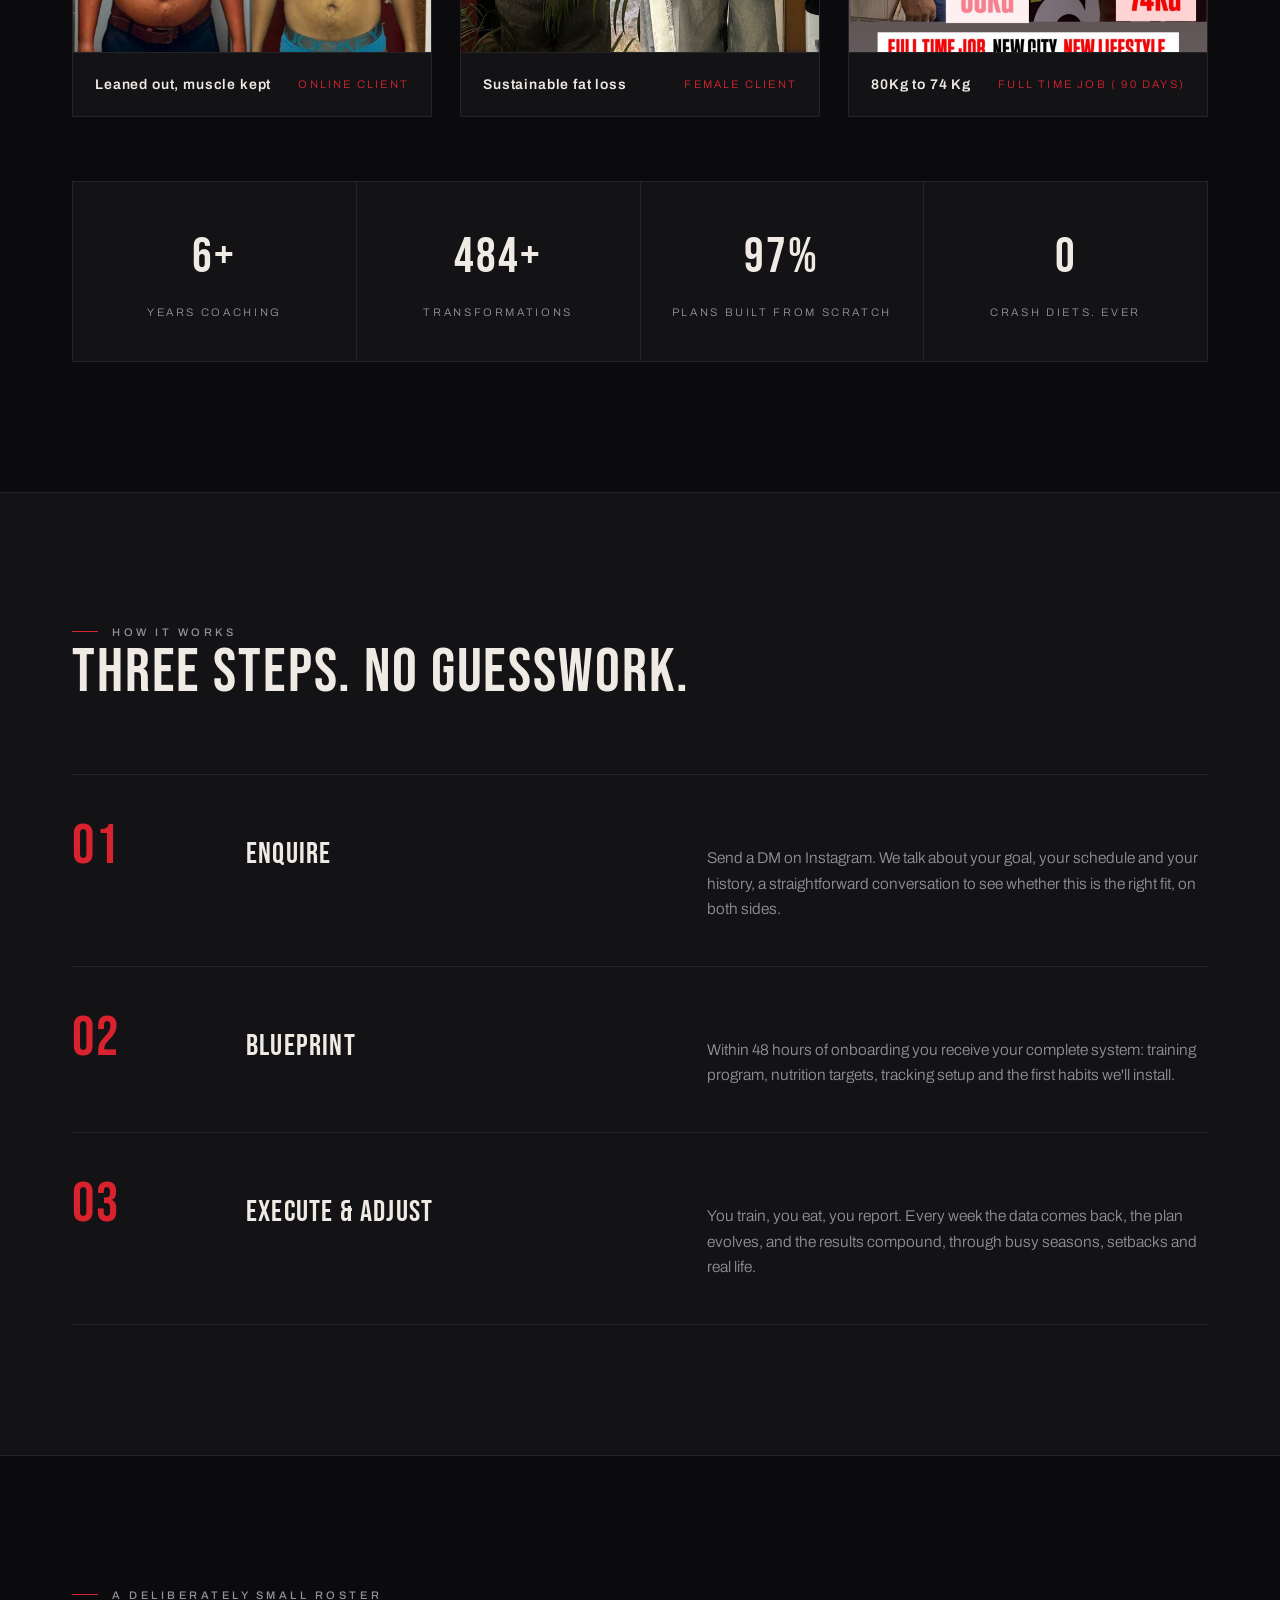
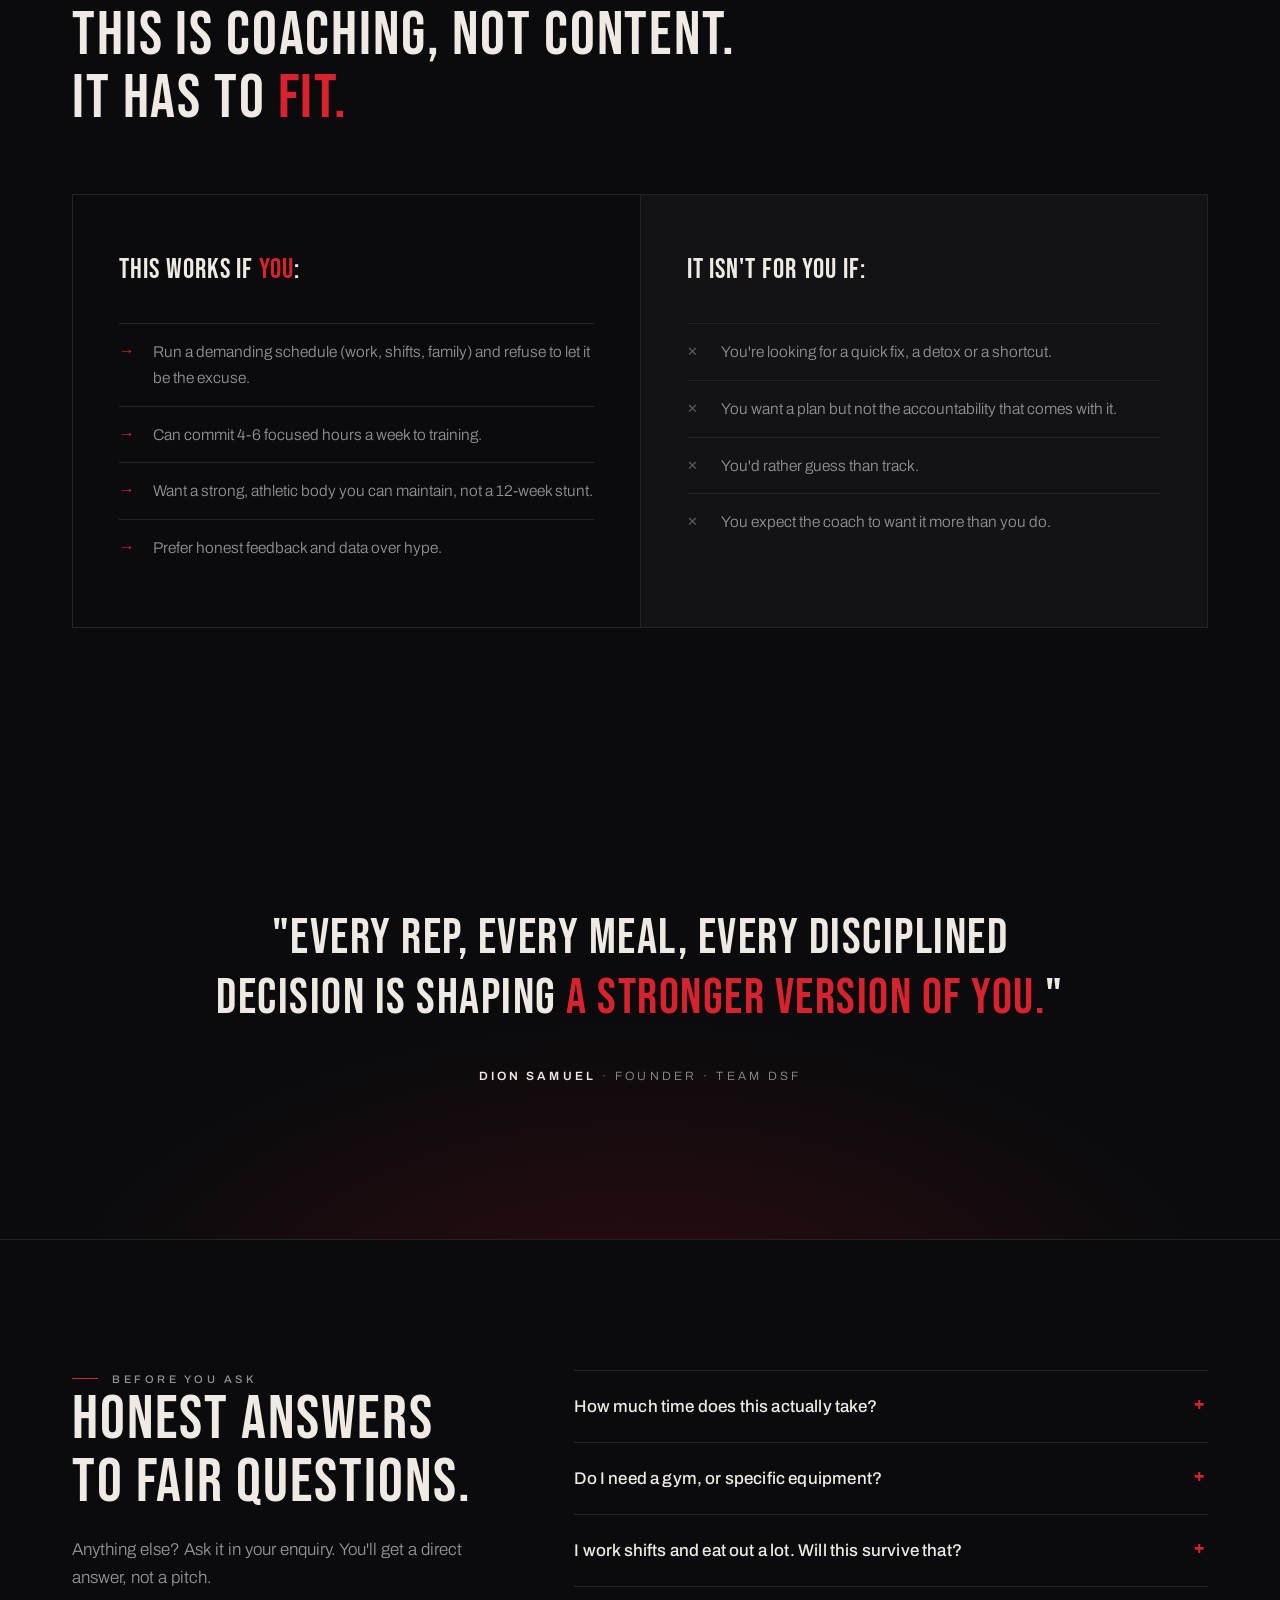
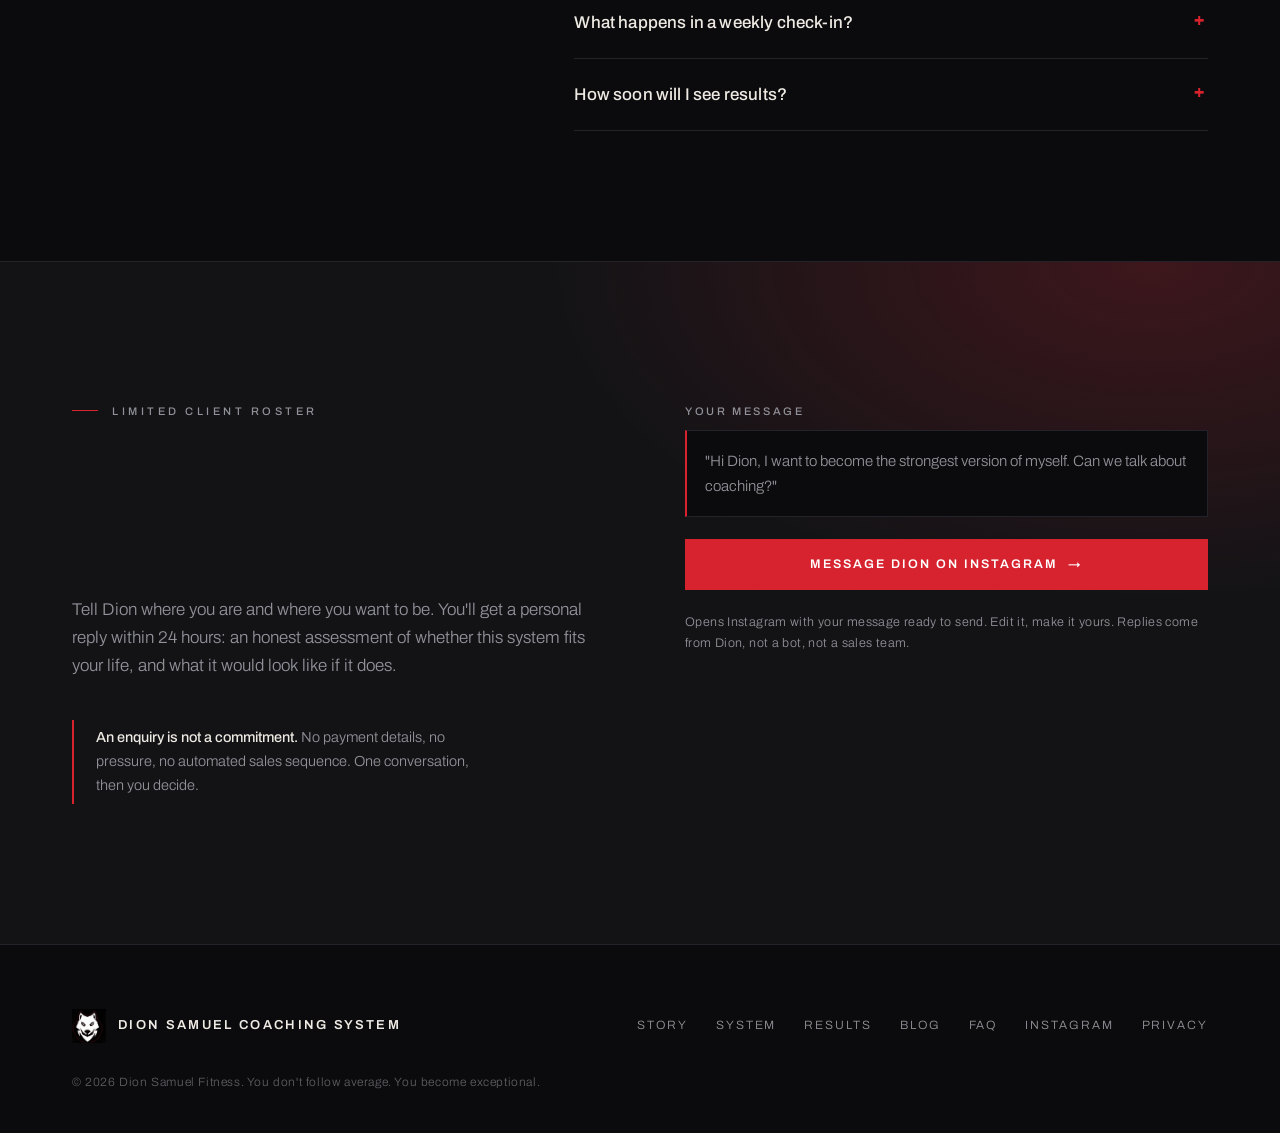
==== commit bfe59837: "Update Transformations counter to 500+; remove verify-metrics note Co-Authored-By: Claude Opus 4.8 <" ====
--- a/index.html
+++ b/index.html
@@ -638,11 +638,10 @@
     </div>
     <div class="tf-stats">
       <div class="rv"><b data-count="6" data-suffix="+">0</b><span>Years coaching</span></div>
-      <div class="rv" style="transition-delay:.06s"><b data-count="100" data-suffix="+"><i>0</i></b><span>Transformations</span></div>
+      <div class="rv" style="transition-delay:.06s"><b data-count="500" data-suffix="+"><i>0</i></b><span>Transformations</span></div>
       <div class="rv" style="transition-delay:.12s"><b data-count="100" data-suffix="%">0</b><span>Plans built from scratch</span></div>
       <div class="rv" style="transition-delay:.18s"><b data-count="0" data-suffix="">0</b><span>Crash diets. Ever</span></div>
     </div>
-    <p class="tf-note rv">※ Verify all counter metrics with Dion before publishing.</p>
   </div>
 </section>
 
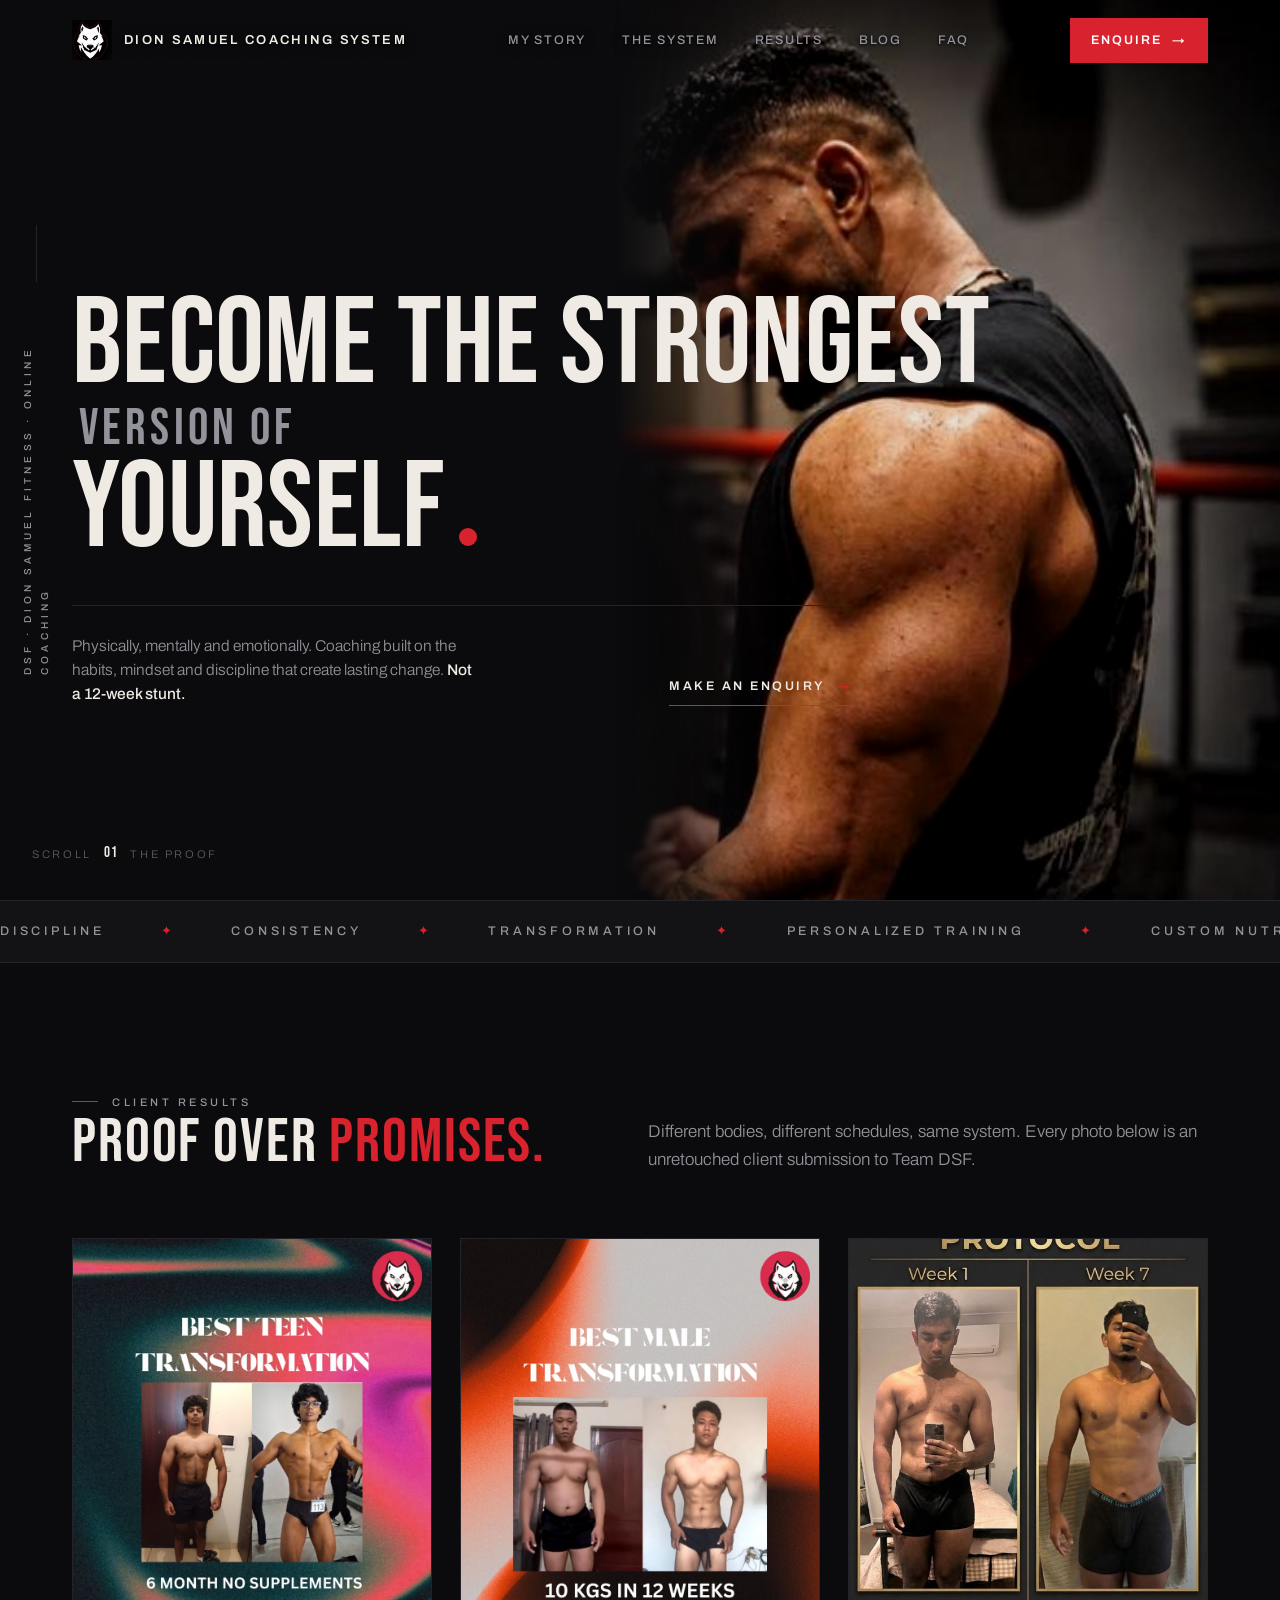
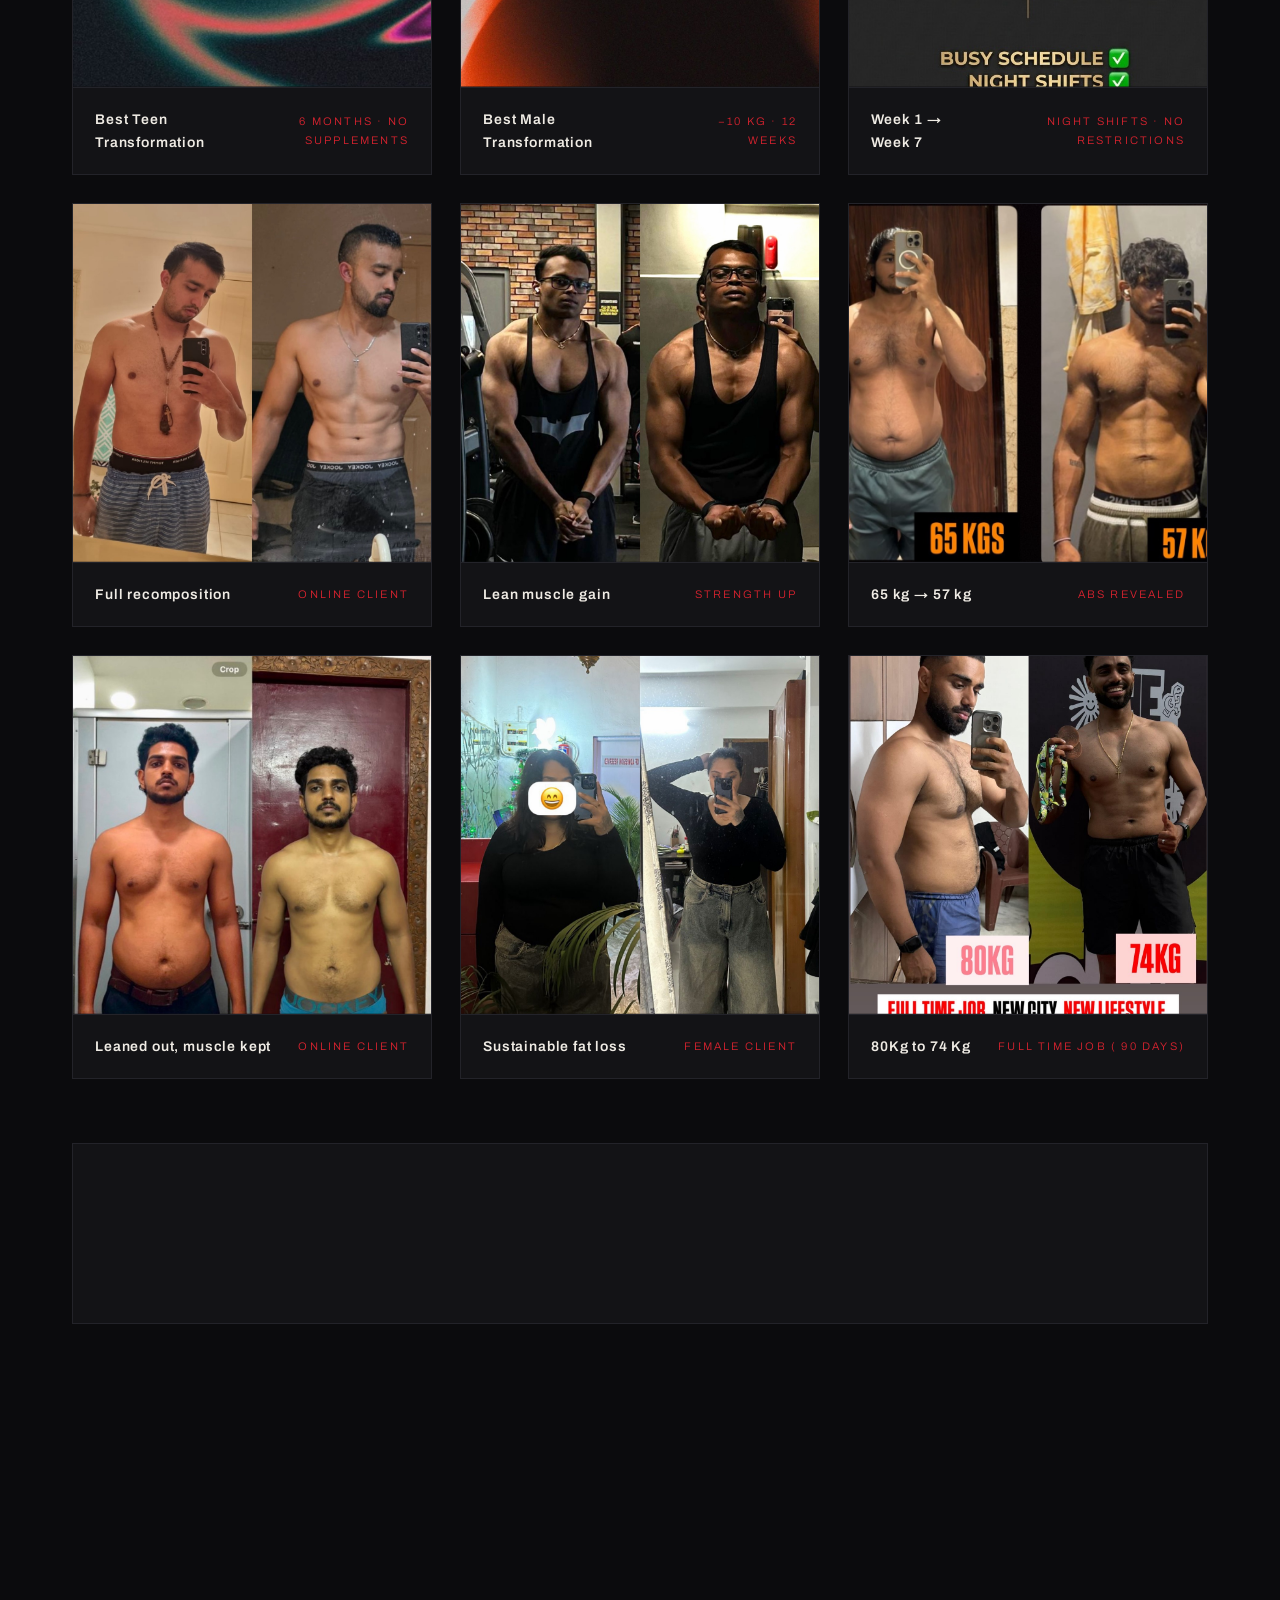
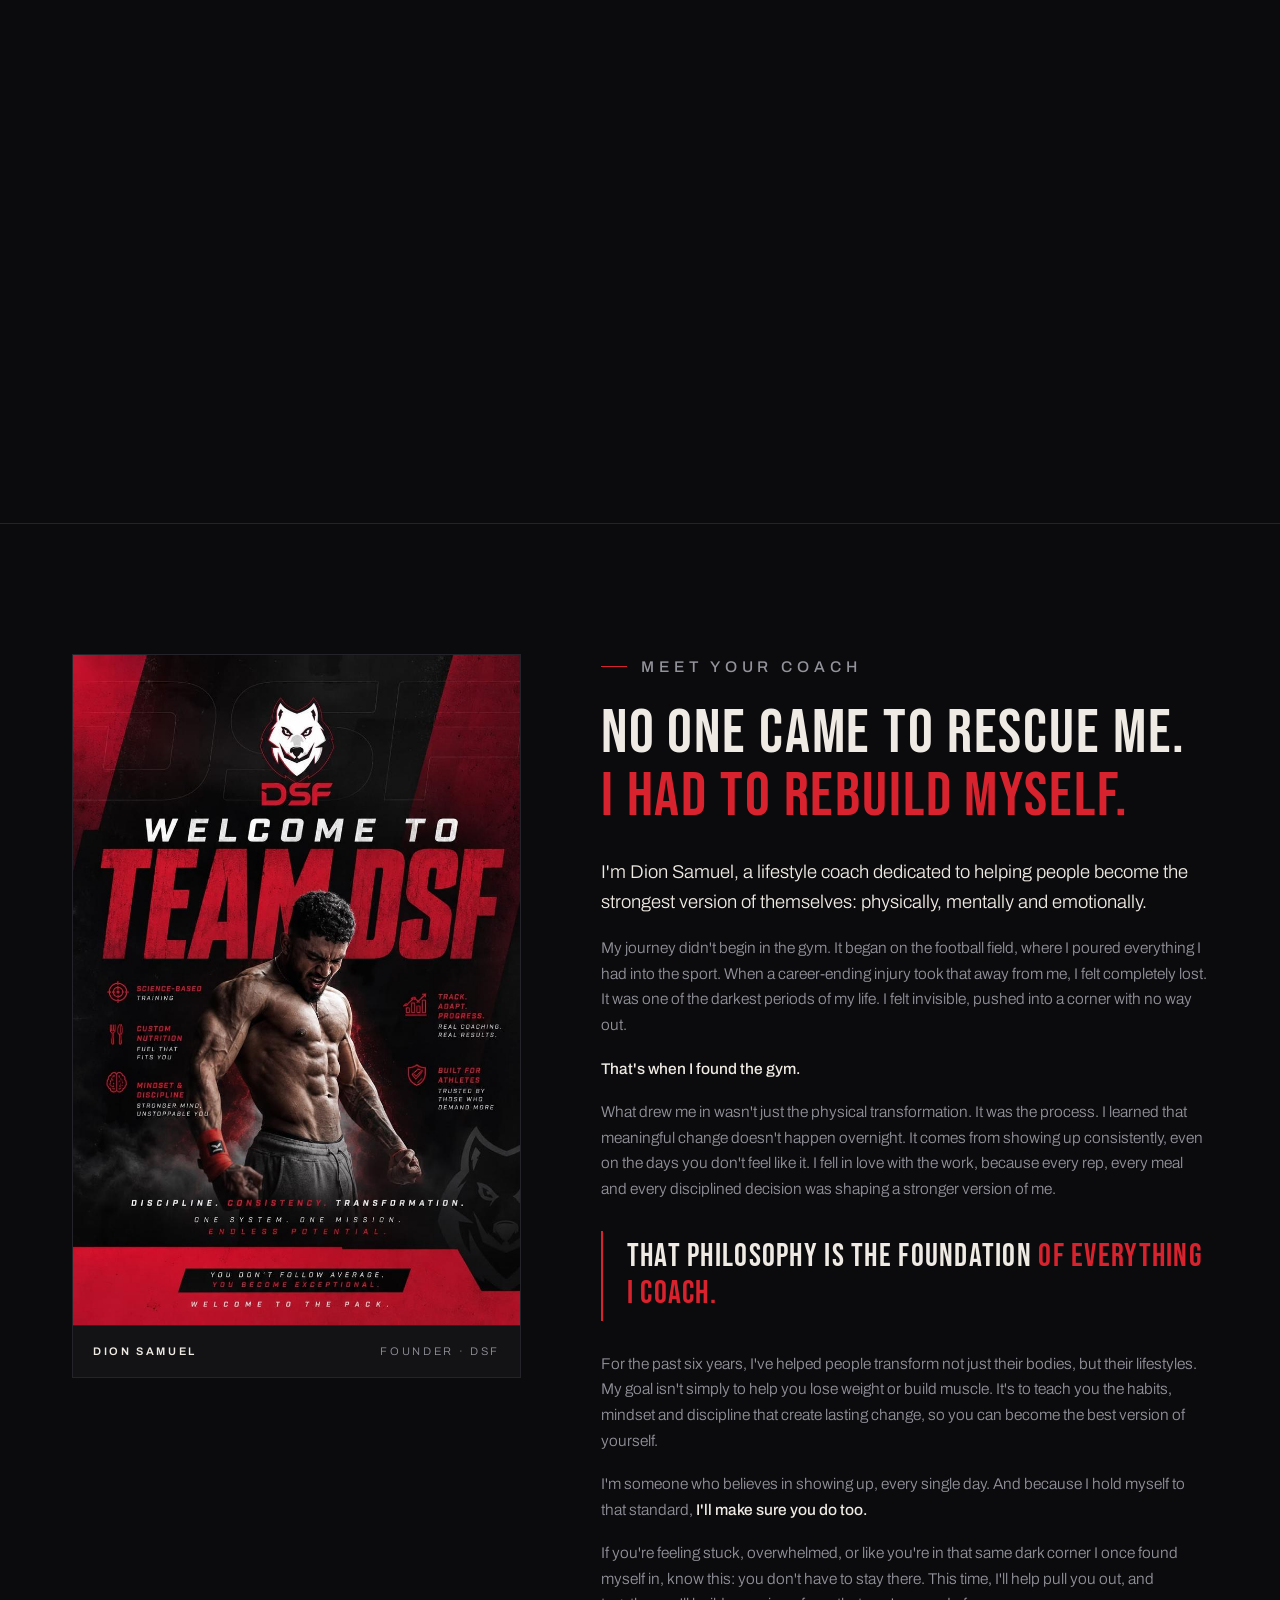
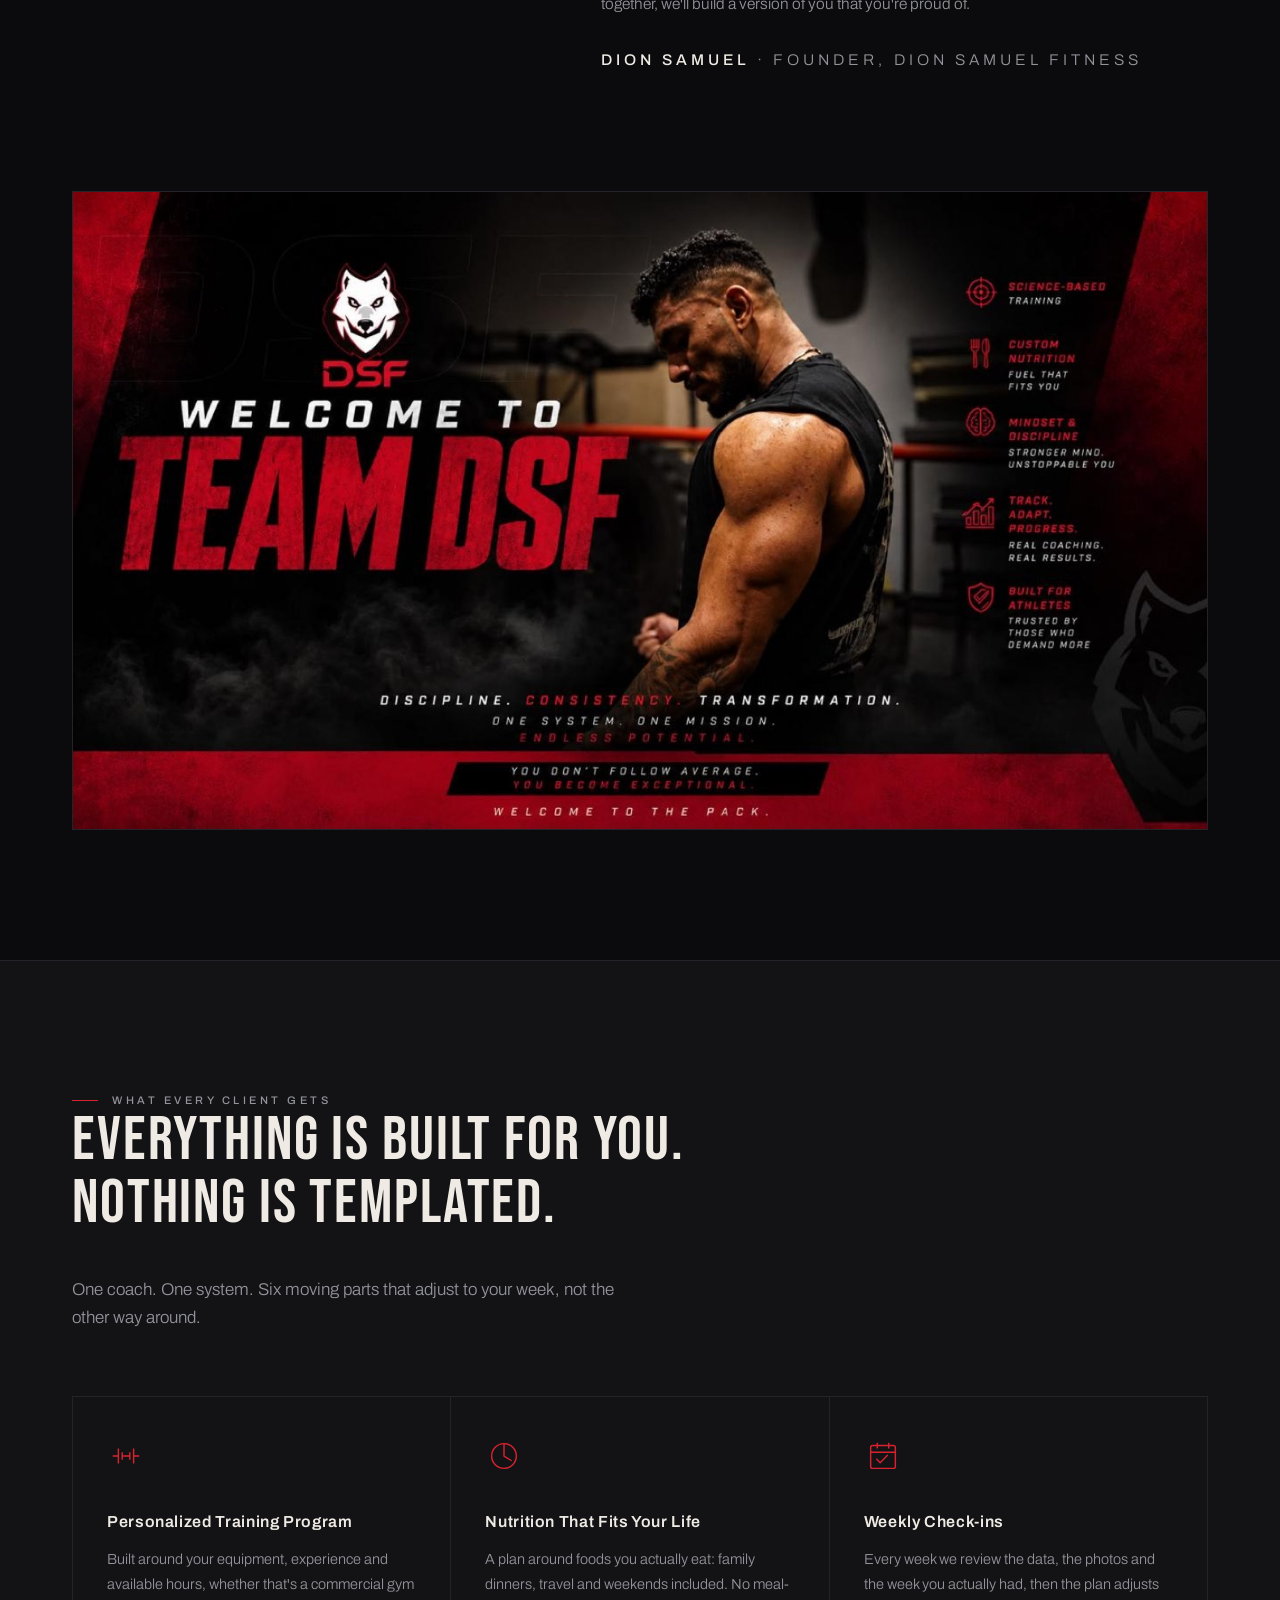
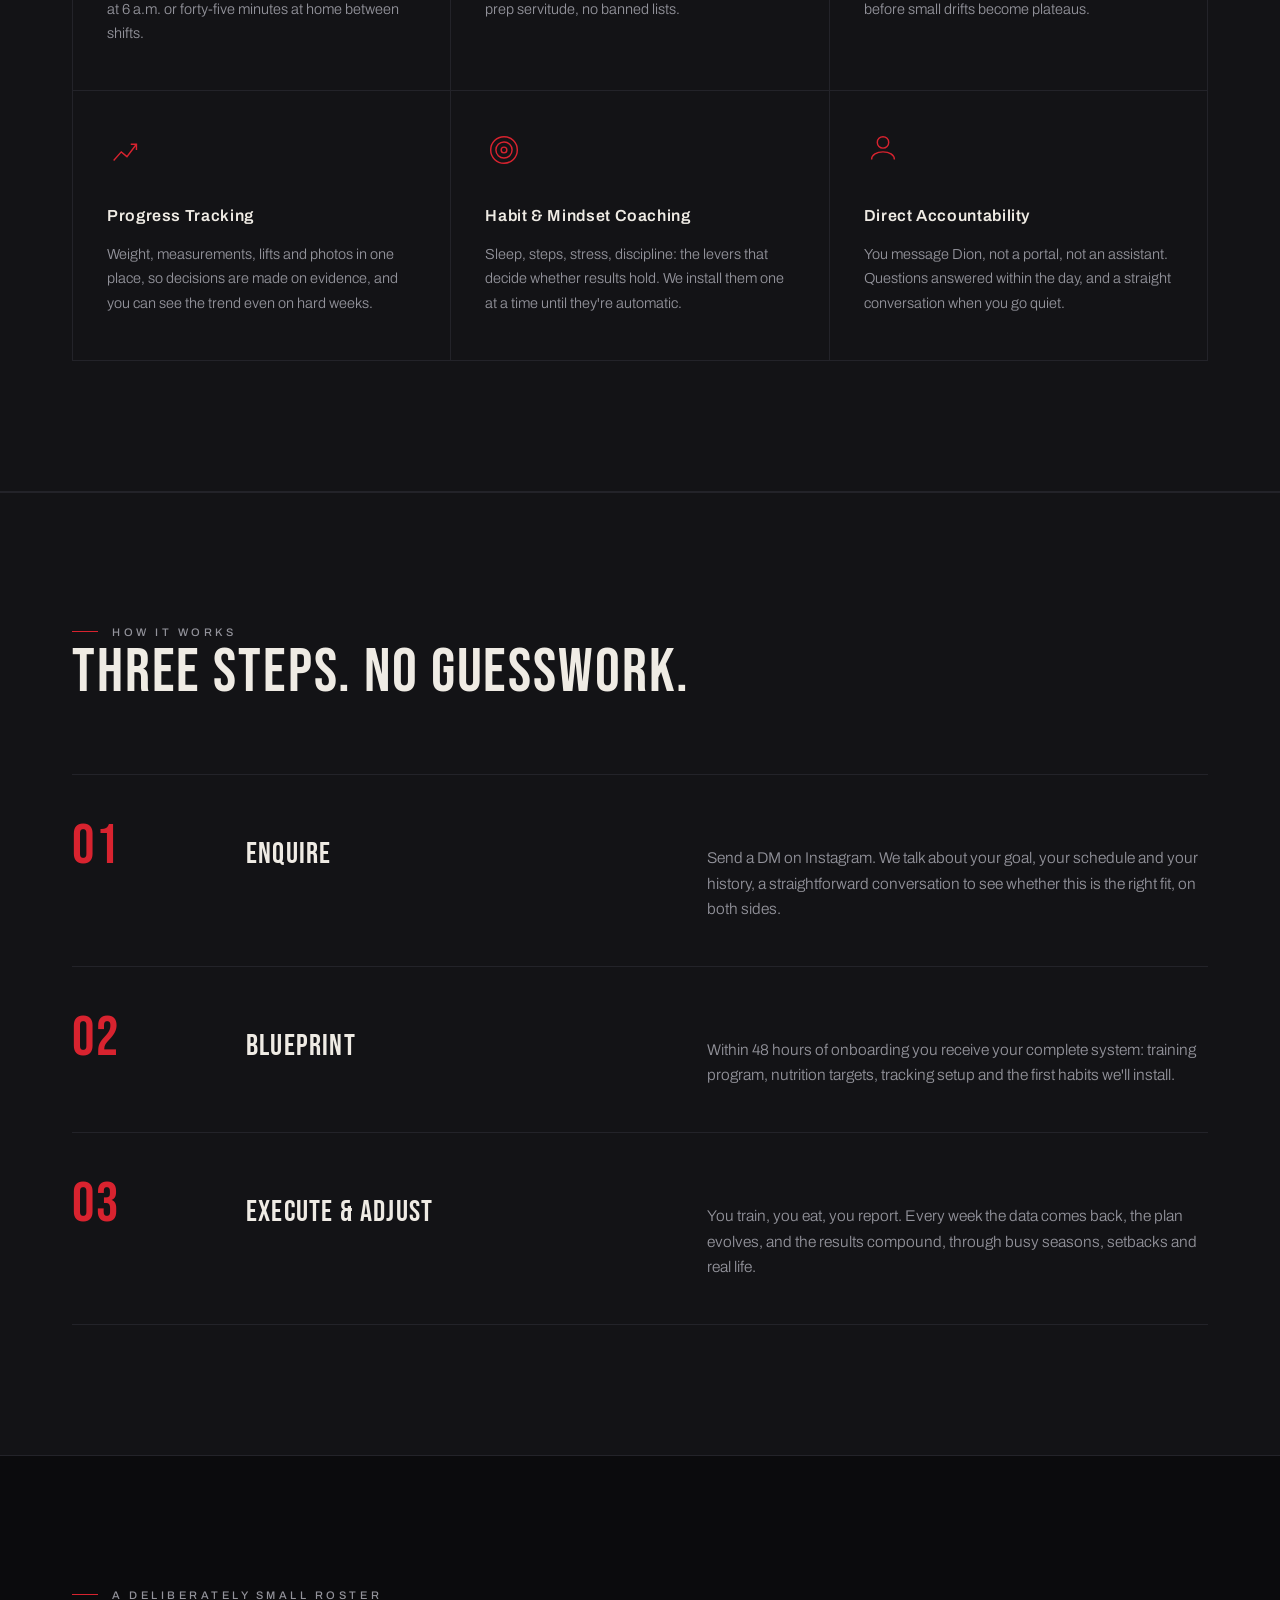
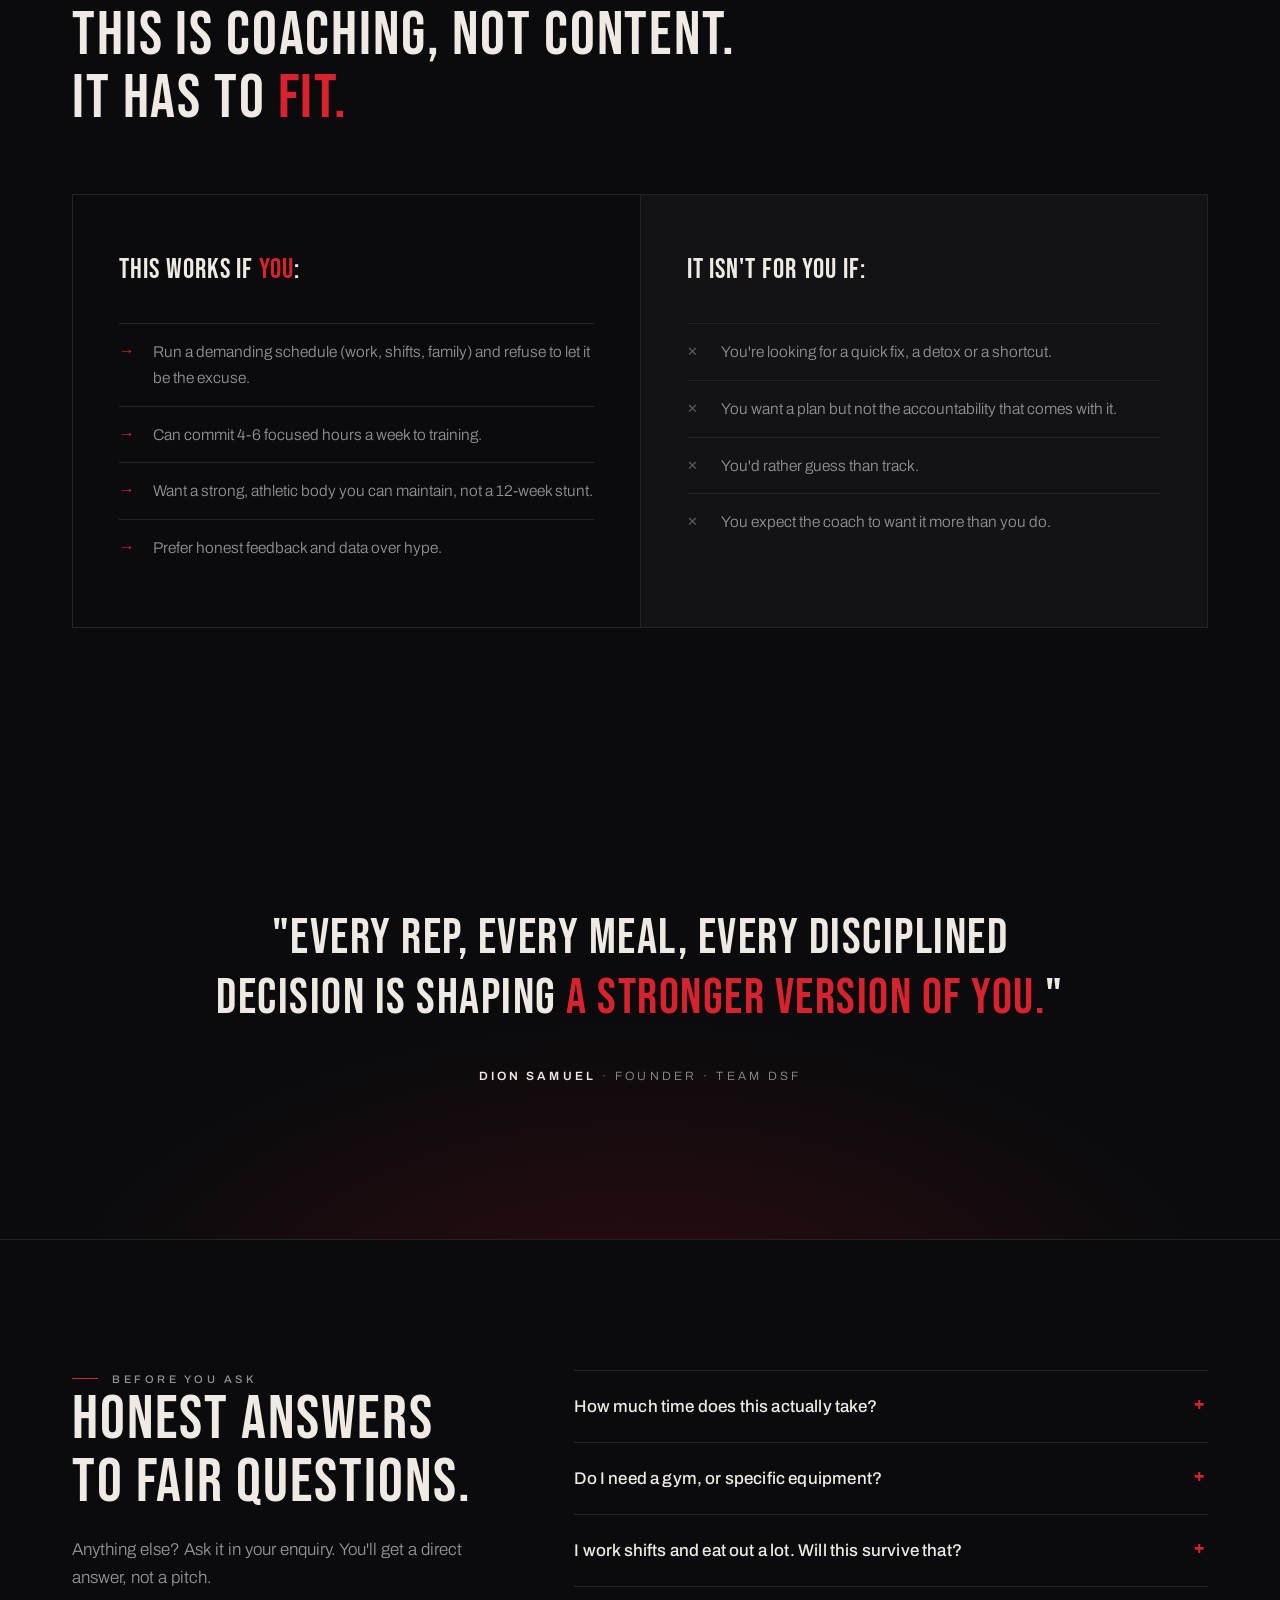
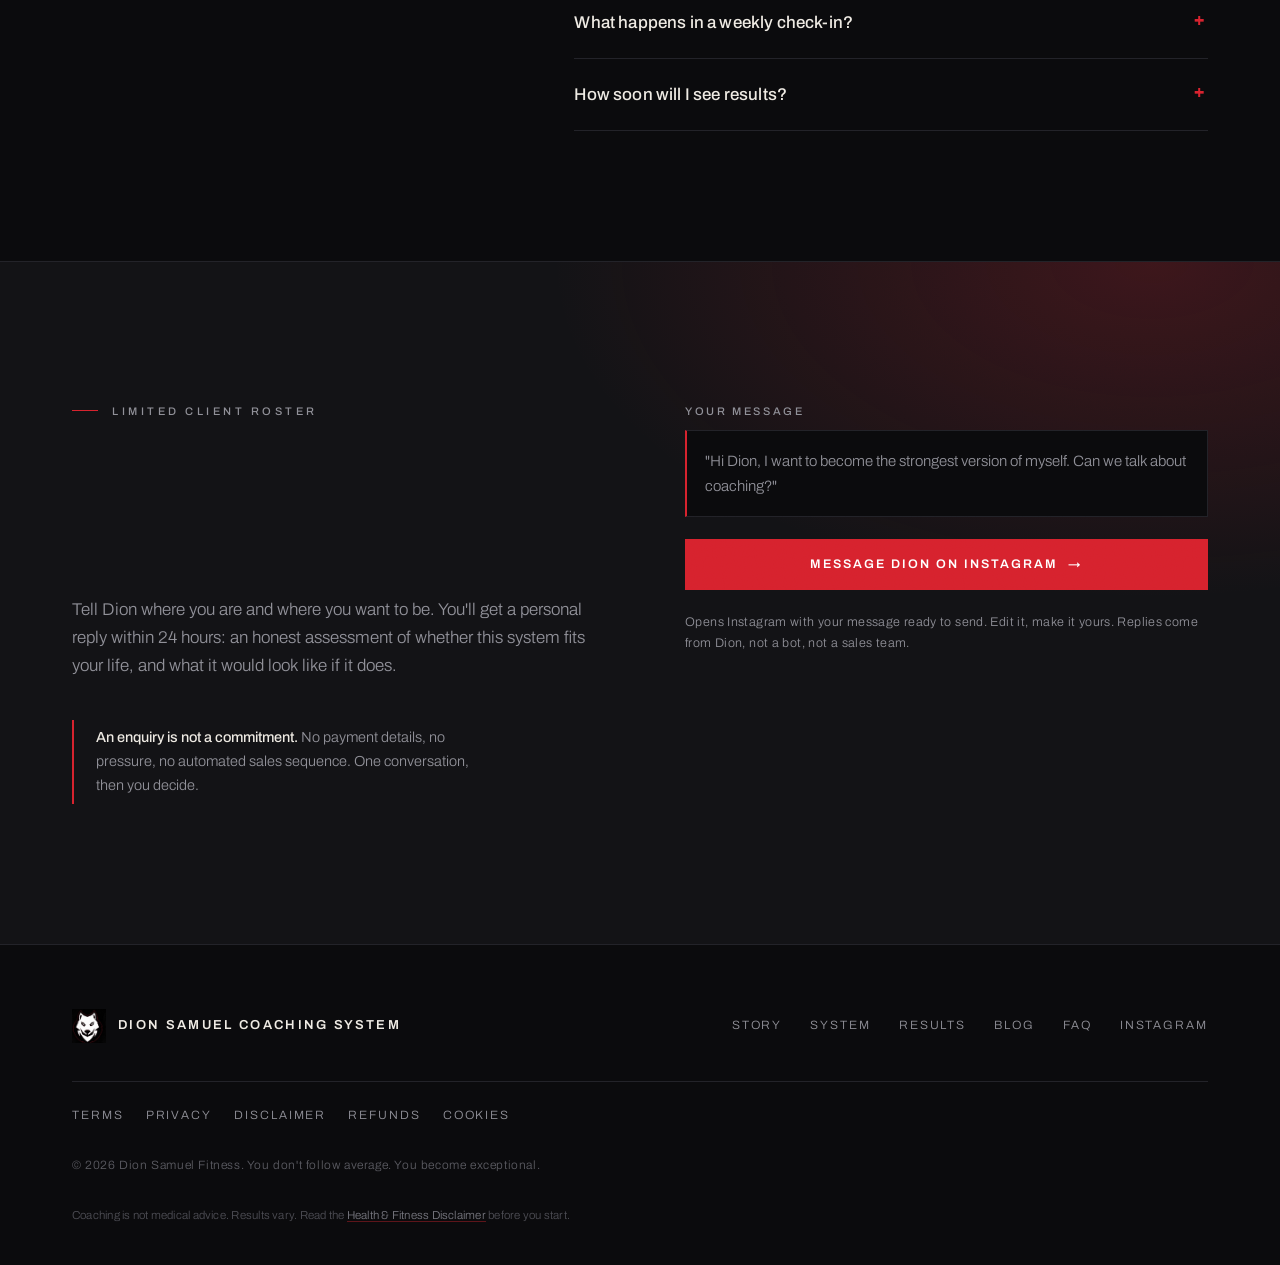
==== commit 53a4f5bb: "Add legal pages, 404 and analytics; wire them into the site Terms, privacy, disclaimer, refund and c" ====
--- a/index.html
+++ b/index.html
@@ -3,6 +3,20 @@
 <head>
 <meta charset="UTF-8">
 <meta name="viewport" content="width=device-width, initial-scale=1.0">
+<!-- Google tag (gtag.js) — GA4 -->
+<script async src="https://www.googletagmanager.com/gtag/js?id=G-144KJ00BF6"></script>
+<script>
+  window.dataLayer = window.dataLayer || [];
+  function gtag(){dataLayer.push(arguments);}
+  gtag('js', new Date());
+  gtag('config', 'G-144KJ00BF6', {
+    anonymize_ip: true,
+    allow_google_signals: false,
+    allow_ad_personalization_signals: false
+  });
+</script>
+<script src="/analytics.js" defer></script>
+
 <title>Dion Samuel Coaching System - Online Fitness &amp; Transformation Coaching</title>
 <meta name="description" content="Online lifestyle and transformation coaching by Dion Samuel. Personalized training, nutrition that fits your life, weekly check-ins and direct accountability. Become the strongest version of yourself.">
 <link rel="canonical" href="https://www.dionsamuelfitness.com/">
@@ -461,6 +475,13 @@
 .foot-links{display:flex;gap:28px;font-size:12px;letter-spacing:.16em;text-transform:uppercase;color:var(--ash)}
 .foot-links a:hover{color:var(--bone)}
 .foot small{font-size:12px;color:#5c5c63;letter-spacing:.05em}
+.foot-links.legal{flex-basis:100%;order:3;gap:22px;flex-wrap:wrap;
+  border-top:1px solid var(--line);padding-top:24px;margin-top:8px}
+.foot small{order:4}
+.foot .foot-note{order:5;flex-basis:100%;font-size:11.5px;color:#4f4f56;letter-spacing:.02em}
+.foot .foot-note a{border-bottom:1px solid rgba(216,35,47,.4);color:#7a7a82}
+.foot .foot-note a:hover{color:var(--bone)}
+@media(max-width:760px){.foot-links.legal{gap:16px}}
 </style>
 </head>
 <body>
@@ -500,7 +521,7 @@
       <a class="enq-link" href="https://ig.me/m/dionsamuel_?text=Hi%20Dion%2C%20I%20want%20to%20become%20the%20strongest%20version%20of%20myself.%20Can%20we%20talk%20about%20coaching%3F" target="_blank" rel="noopener">Make an enquiry <span class="a">→</span></a>
     </div>
   </div>
-  <div class="hero-index"><span>Scroll</span><b>01</b><span>The Story</span></div>
+  <div class="hero-index"><span>Scroll</span><b>01</b><span>The Proof</span></div>
 </section>
 
 <!-- ═══ TICKER ═══════════════════════════════════════════════════
@@ -511,6 +532,68 @@
     <span>Discipline <i>✦</i> Consistency <i>✦</i> Transformation <i>✦</i> Personalized Training <i>✦</i> Custom Nutrition <i>✦</i> Weekly Check-ins <i>✦</i> Direct Accountability <i>✦</i></span>
   </div>
 </div>
+
+<!-- ═══ TRANSFORMATIONS ══════════════════════════════════════════
+WP: gallery grid (Image widgets) + Elementor Counter widgets.
+Upload each image with the Title/Alt/Caption/Description from
+images/image-metadata.md. Proof placed AFTER the offer inventory. -->
+<section class="transf" id="results">
+  <div class="wrap">
+    <div class="tf-head">
+      <div class="rv">
+        <p class="eyebrow">Client results</p>
+        <h2>Proof over <em>promises.</em></h2>
+      </div>
+      <p class="sub rv" style="transition-delay:.1s">Different bodies, different schedules, same system. Every photo below is an unretouched client submission to Team DSF.</p>
+    </div>
+    <div class="tf-grid">
+      <!-- DSF:TRANSFORMATIONS:START (edited by /admin.html — do not hand-edit between markers) -->
+      <figure class="tf-card rv">
+        <figure><img src="images/dsf-transformation-best-teen-6-months.jpg" alt="Best teen transformation - DSF client before and after, six months, no supplements" title="Best Teen Transformation - Team DSF" loading="lazy"></figure>
+        <figcaption><b>Best Teen Transformation</b><span>6 months · no supplements</span></figcaption>
+      </figure>
+      <figure class="tf-card rv" style="transition-delay:.08s">
+        <figure><img src="images/dsf-transformation-best-male-10kg-12-weeks.jpg" alt="Best male transformation - DSF client lost 10 kg in 12 weeks, before and after" title="Best Male Transformation - Team DSF" loading="lazy"></figure>
+        <figcaption><b>Best Male Transformation</b><span>−10 kg · 12 weeks</span></figcaption>
+      </figure>
+      <figure class="tf-card rv" style="transition-delay:.16s">
+        <figure><img src="images/dsf-transformation-week-1-to-7-night-shifts.jpg" alt="DSF client transformation from week 1 to week 7 while working night shifts on a busy schedule" title="Week 1 → Week 7 - Team DSF" loading="lazy"></figure>
+        <figcaption><b>Week 1 → Week 7</b><span>Night shifts · no restrictions</span></figcaption>
+      </figure>
+      <figure class="tf-card sq rv">
+        <figure><img src="images/dsf-transformation-lean-recomposition.jpg" alt="DSF client body recomposition - fat lost and muscle gained, before and after" title="Full recomposition - Team DSF" loading="lazy"></figure>
+        <figcaption><b>Full recomposition</b><span>Online client</span></figcaption>
+      </figure>
+      <figure class="tf-card sq rv" style="transition-delay:.08s">
+        <figure><img src="images/dsf-transformation-muscle-building-gym.jpg" alt="DSF client muscle building transformation in the gym - before and after" title="Lean muscle gain - Team DSF" loading="lazy"></figure>
+        <figcaption><b>Lean muscle gain</b><span>Strength up</span></figcaption>
+      </figure>
+      <figure class="tf-card sq rv" style="transition-delay:.16s">
+        <figure><img src="images/dsf-transformation-65kg-to-57kg.jpg" alt="DSF client weight loss transformation from 65 kg to 57 kg, before and after" title="65 kg → 57 kg - Team DSF" loading="lazy"></figure>
+        <figcaption><b>65 kg → 57 kg</b><span>Abs revealed</span></figcaption>
+      </figure>
+      <figure class="tf-card sq rv">
+        <figure><img src="images/dsf-transformation-lean-out.jpg" alt="DSF client lean-out transformation - fat lost while keeping muscle, before and after" title="Leaned out, muscle kept - Team DSF" loading="lazy"></figure>
+        <figcaption><b>Leaned out, muscle kept</b><span>Online client</span></figcaption>
+      </figure>
+      <figure class="tf-card sq rv" style="transition-delay:.08s">
+        <figure><img src="images/dsf-transformation-female-weight-loss.jpg" alt="DSF female client weight loss transformation - before and after" title="Sustainable fat loss - Team DSF" loading="lazy"></figure>
+        <figcaption><b>Sustainable fat loss</b><span>Female client</span></figcaption>
+      </figure>
+      <figure class="tf-card sq rv" style="transition-delay:.16s">
+        <figure><img src="images/dsf-transformation-80kg-to-74-kg-1784996240067.jpg" alt="80Kg to 74 Kg" title="80Kg to 74 Kg - Team DSF" loading="lazy"></figure>
+        <figcaption><b>80Kg to 74 Kg</b><span>Full time job ( 90 days)</span></figcaption>
+      </figure>
+      <!-- DSF:TRANSFORMATIONS:END -->
+    </div>
+    <div class="tf-stats">
+      <div class="rv"><b data-count="6" data-suffix="+">0</b><span>Years coaching</span></div>
+      <div class="rv" style="transition-delay:.06s"><b data-count="500" data-suffix="+"><i>0</i></b><span>Transformations</span></div>
+      <div class="rv" style="transition-delay:.12s"><b data-count="100" data-suffix="%">0</b><span>Plans built from scratch</span></div>
+      <div class="rv" style="transition-delay:.18s"><b data-count="0" data-suffix="">0</b><span>Crash diets. Ever</span></div>
+    </div>
+  </div>
+</section>
 
 <!-- ═══ PROBLEM ══════════════════════════════════════════════════
 WP: 2-column section, left heading, right = bordered text rows. -->
@@ -579,68 +662,6 @@
       <div class="sys-card rv" style="transition-delay:.06s"><svg class="glyph" viewBox="0 0 40 40" fill="none" stroke="currentColor" stroke-width="1.5"><path d="M7 31l8-9 6 5 10-13"/><path d="M25 14h6v6"/></svg><h3>Progress Tracking</h3><p>Weight, measurements, lifts and photos in one place, so decisions are made on evidence, and you can see the trend even on hard weeks.</p></div>
       <div class="sys-card rv" style="transition-delay:.12s"><svg class="glyph" viewBox="0 0 40 40" fill="none" stroke="currentColor" stroke-width="1.5"><circle cx="20" cy="20" r="3"/><circle cx="20" cy="20" r="8.5"/><circle cx="20" cy="20" r="14"/></svg><h3>Habit &amp; Mindset Coaching</h3><p>Sleep, steps, stress, discipline: the levers that decide whether results hold. We install them one at a time until they're automatic.</p></div>
       <div class="sys-card rv" style="transition-delay:.18s"><svg class="glyph" viewBox="0 0 40 40" fill="none" stroke="currentColor" stroke-width="1.5"><path d="M8 30c0-5 5.4-8 12-8s12 3 12 8M20 18a6 6 0 1 0 0-12 6 6 0 0 0 0 12z"/></svg><h3>Direct Accountability</h3><p>You message Dion, not a portal, not an assistant. Questions answered within the day, and a straight conversation when you go quiet.</p></div>
-    </div>
-  </div>
-</section>
-
-<!-- ═══ TRANSFORMATIONS ══════════════════════════════════════════
-WP: gallery grid (Image widgets) + Elementor Counter widgets.
-Upload each image with the Title/Alt/Caption/Description from
-images/image-metadata.md. Proof placed AFTER the offer inventory. -->
-<section class="transf" id="results">
-  <div class="wrap">
-    <div class="tf-head">
-      <div class="rv">
-        <p class="eyebrow">Client results</p>
-        <h2>Proof over <em>promises.</em></h2>
-      </div>
-      <p class="sub rv" style="transition-delay:.1s">Different bodies, different schedules, same system. Every photo below is an unretouched client submission to Team DSF.</p>
-    </div>
-    <div class="tf-grid">
-      <!-- DSF:TRANSFORMATIONS:START (edited by /admin.html — do not hand-edit between markers) -->
-      <figure class="tf-card rv">
-        <figure><img src="images/dsf-transformation-best-teen-6-months.jpg" alt="Best teen transformation - DSF client before and after, six months, no supplements" title="Best Teen Transformation - Team DSF" loading="lazy"></figure>
-        <figcaption><b>Best Teen Transformation</b><span>6 months · no supplements</span></figcaption>
-      </figure>
-      <figure class="tf-card rv" style="transition-delay:.08s">
-        <figure><img src="images/dsf-transformation-best-male-10kg-12-weeks.jpg" alt="Best male transformation - DSF client lost 10 kg in 12 weeks, before and after" title="Best Male Transformation - Team DSF" loading="lazy"></figure>
-        <figcaption><b>Best Male Transformation</b><span>−10 kg · 12 weeks</span></figcaption>
-      </figure>
-      <figure class="tf-card rv" style="transition-delay:.16s">
-        <figure><img src="images/dsf-transformation-week-1-to-7-night-shifts.jpg" alt="DSF client transformation from week 1 to week 7 while working night shifts on a busy schedule" title="Week 1 → Week 7 - Team DSF" loading="lazy"></figure>
-        <figcaption><b>Week 1 → Week 7</b><span>Night shifts · no restrictions</span></figcaption>
-      </figure>
-      <figure class="tf-card sq rv">
-        <figure><img src="images/dsf-transformation-lean-recomposition.jpg" alt="DSF client body recomposition - fat lost and muscle gained, before and after" title="Full recomposition - Team DSF" loading="lazy"></figure>
-        <figcaption><b>Full recomposition</b><span>Online client</span></figcaption>
-      </figure>
-      <figure class="tf-card sq rv" style="transition-delay:.08s">
-        <figure><img src="images/dsf-transformation-muscle-building-gym.jpg" alt="DSF client muscle building transformation in the gym - before and after" title="Lean muscle gain - Team DSF" loading="lazy"></figure>
-        <figcaption><b>Lean muscle gain</b><span>Strength up</span></figcaption>
-      </figure>
-      <figure class="tf-card sq rv" style="transition-delay:.16s">
-        <figure><img src="images/dsf-transformation-65kg-to-57kg.jpg" alt="DSF client weight loss transformation from 65 kg to 57 kg, before and after" title="65 kg → 57 kg - Team DSF" loading="lazy"></figure>
-        <figcaption><b>65 kg → 57 kg</b><span>Abs revealed</span></figcaption>
-      </figure>
-      <figure class="tf-card sq rv">
-        <figure><img src="images/dsf-transformation-lean-out.jpg" alt="DSF client lean-out transformation - fat lost while keeping muscle, before and after" title="Leaned out, muscle kept - Team DSF" loading="lazy"></figure>
-        <figcaption><b>Leaned out, muscle kept</b><span>Online client</span></figcaption>
-      </figure>
-      <figure class="tf-card sq rv" style="transition-delay:.08s">
-        <figure><img src="images/dsf-transformation-female-weight-loss.jpg" alt="DSF female client weight loss transformation - before and after" title="Sustainable fat loss - Team DSF" loading="lazy"></figure>
-        <figcaption><b>Sustainable fat loss</b><span>Female client</span></figcaption>
-      </figure>
-      <figure class="tf-card sq rv" style="transition-delay:.16s">
-        <figure><img src="images/dsf-transformation-80kg-to-74-kg-1784996240067.jpg" alt="80Kg to 74 Kg" title="80Kg to 74 Kg - Team DSF" loading="lazy"></figure>
-        <figcaption><b>80Kg to 74 Kg</b><span>Full time job ( 90 days)</span></figcaption>
-      </figure>
-      <!-- DSF:TRANSFORMATIONS:END -->
-    </div>
-    <div class="tf-stats">
-      <div class="rv"><b data-count="6" data-suffix="+">0</b><span>Years coaching</span></div>
-      <div class="rv" style="transition-delay:.06s"><b data-count="500" data-suffix="+"><i>0</i></b><span>Transformations</span></div>
-      <div class="rv" style="transition-delay:.12s"><b data-count="100" data-suffix="%">0</b><span>Plans built from scratch</span></div>
-      <div class="rv" style="transition-delay:.18s"><b data-count="0" data-suffix="">0</b><span>Crash diets. Ever</span></div>
     </div>
   </div>
 </section>
@@ -767,8 +788,10 @@
 <footer>
   <div class="wrap foot">
     <a class="brand" href="#"><img src="images/dsf-wolf-logo.jpg" alt="DSF wolf logo" title="Dion Samuel Coaching System"><span class="brand-name">Dion&nbsp;Samuel Coaching&nbsp;System</span></a>
-    <div class="foot-links"><a href="#story">Story</a><a href="#system">System</a><a href="#results">Results</a><a href="/blog/">Blog</a><a href="#faq">FAQ</a><a href="https://www.instagram.com/dionsamuel_/" target="_blank" rel="noopener">Instagram</a><a href="#">Privacy</a></div>
+    <div class="foot-links"><a href="#story">Story</a><a href="#system">System</a><a href="#results">Results</a><a href="/blog/">Blog</a><a href="#faq">FAQ</a><a href="https://www.instagram.com/dionsamuel_/" target="_blank" rel="noopener">Instagram</a></div>
+    <div class="foot-links legal"><a href="/terms.html">Terms</a><a href="/privacy.html">Privacy</a><a href="/disclaimer.html">Disclaimer</a><a href="/refund-policy.html">Refunds</a><a href="/cookie-policy.html">Cookies</a></div>
     <small>© 2026 Dion Samuel Fitness. You don't follow average. You become exceptional.</small>
+    <small class="foot-note">Coaching is not medical advice. Results vary. Read the <a href="/disclaimer.html">Health &amp; Fitness Disclaimer</a> before you start.</small>
   </div>
 </footer>
 
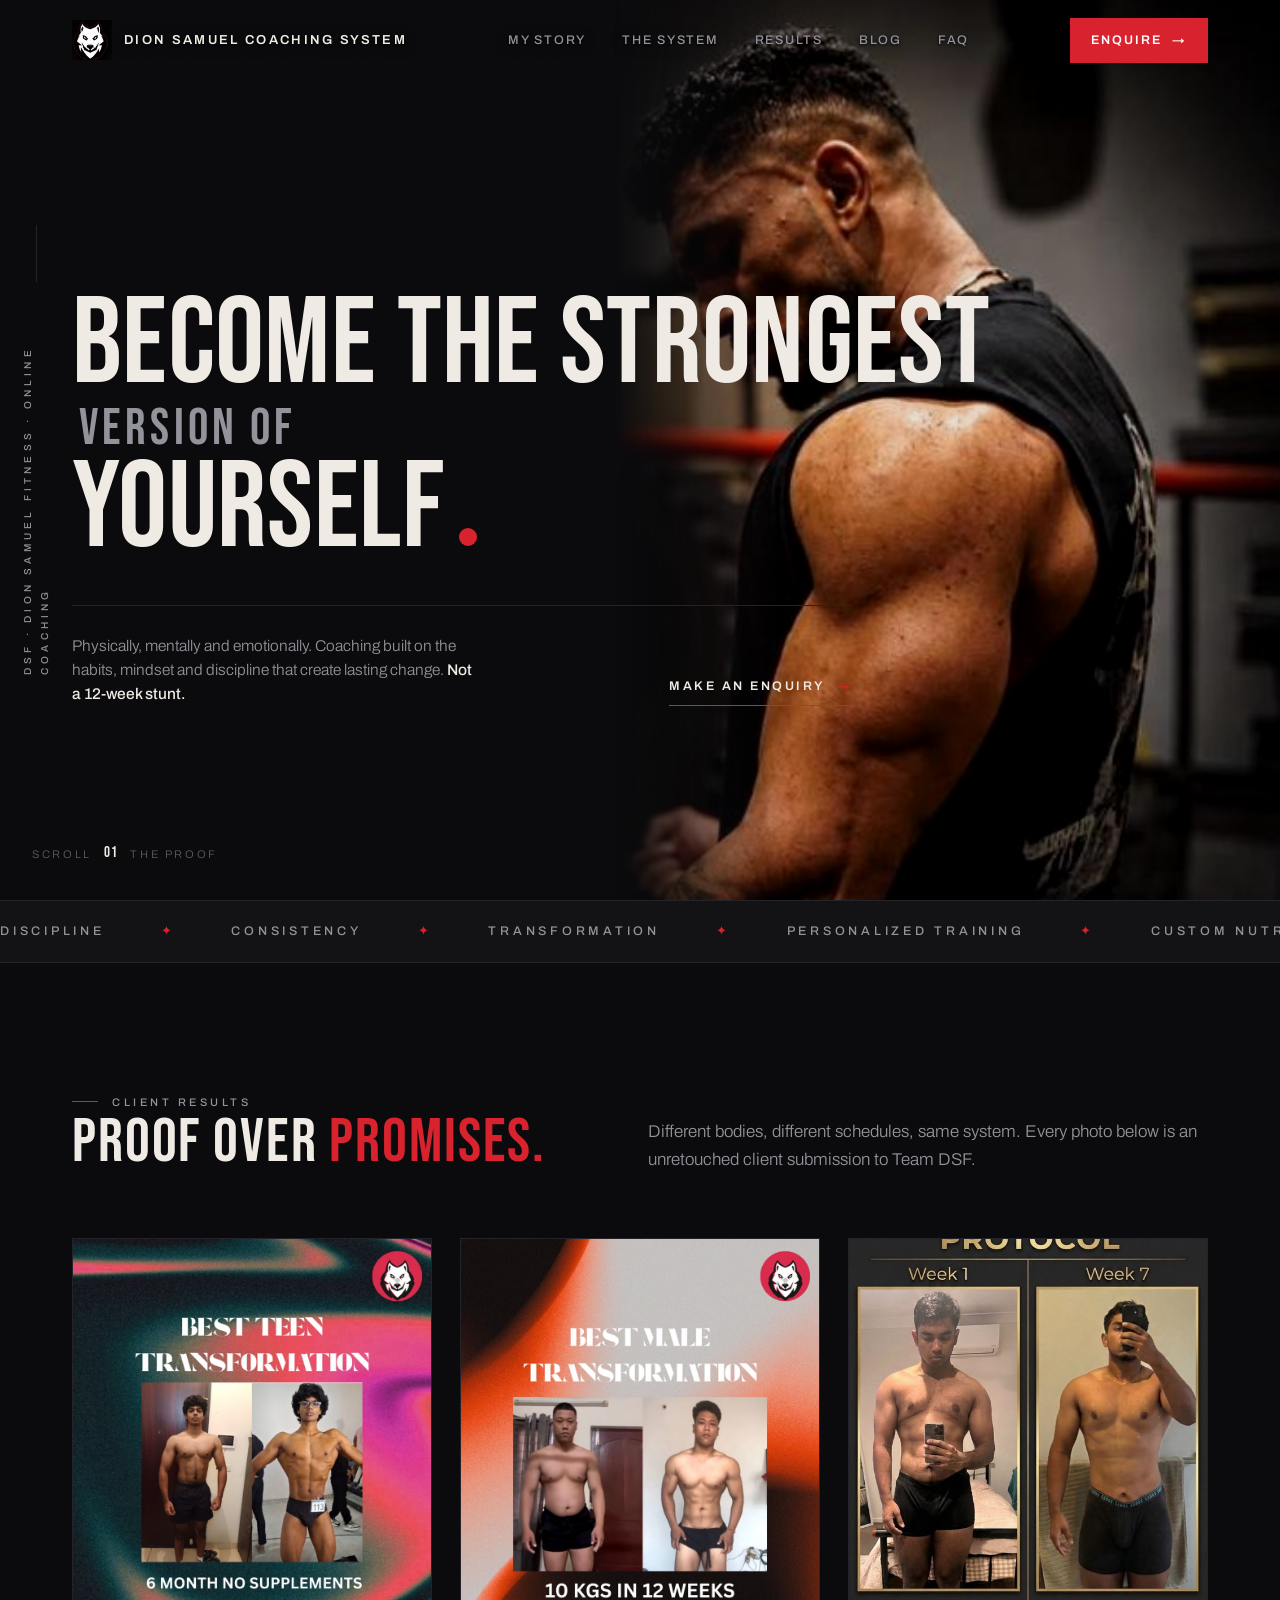
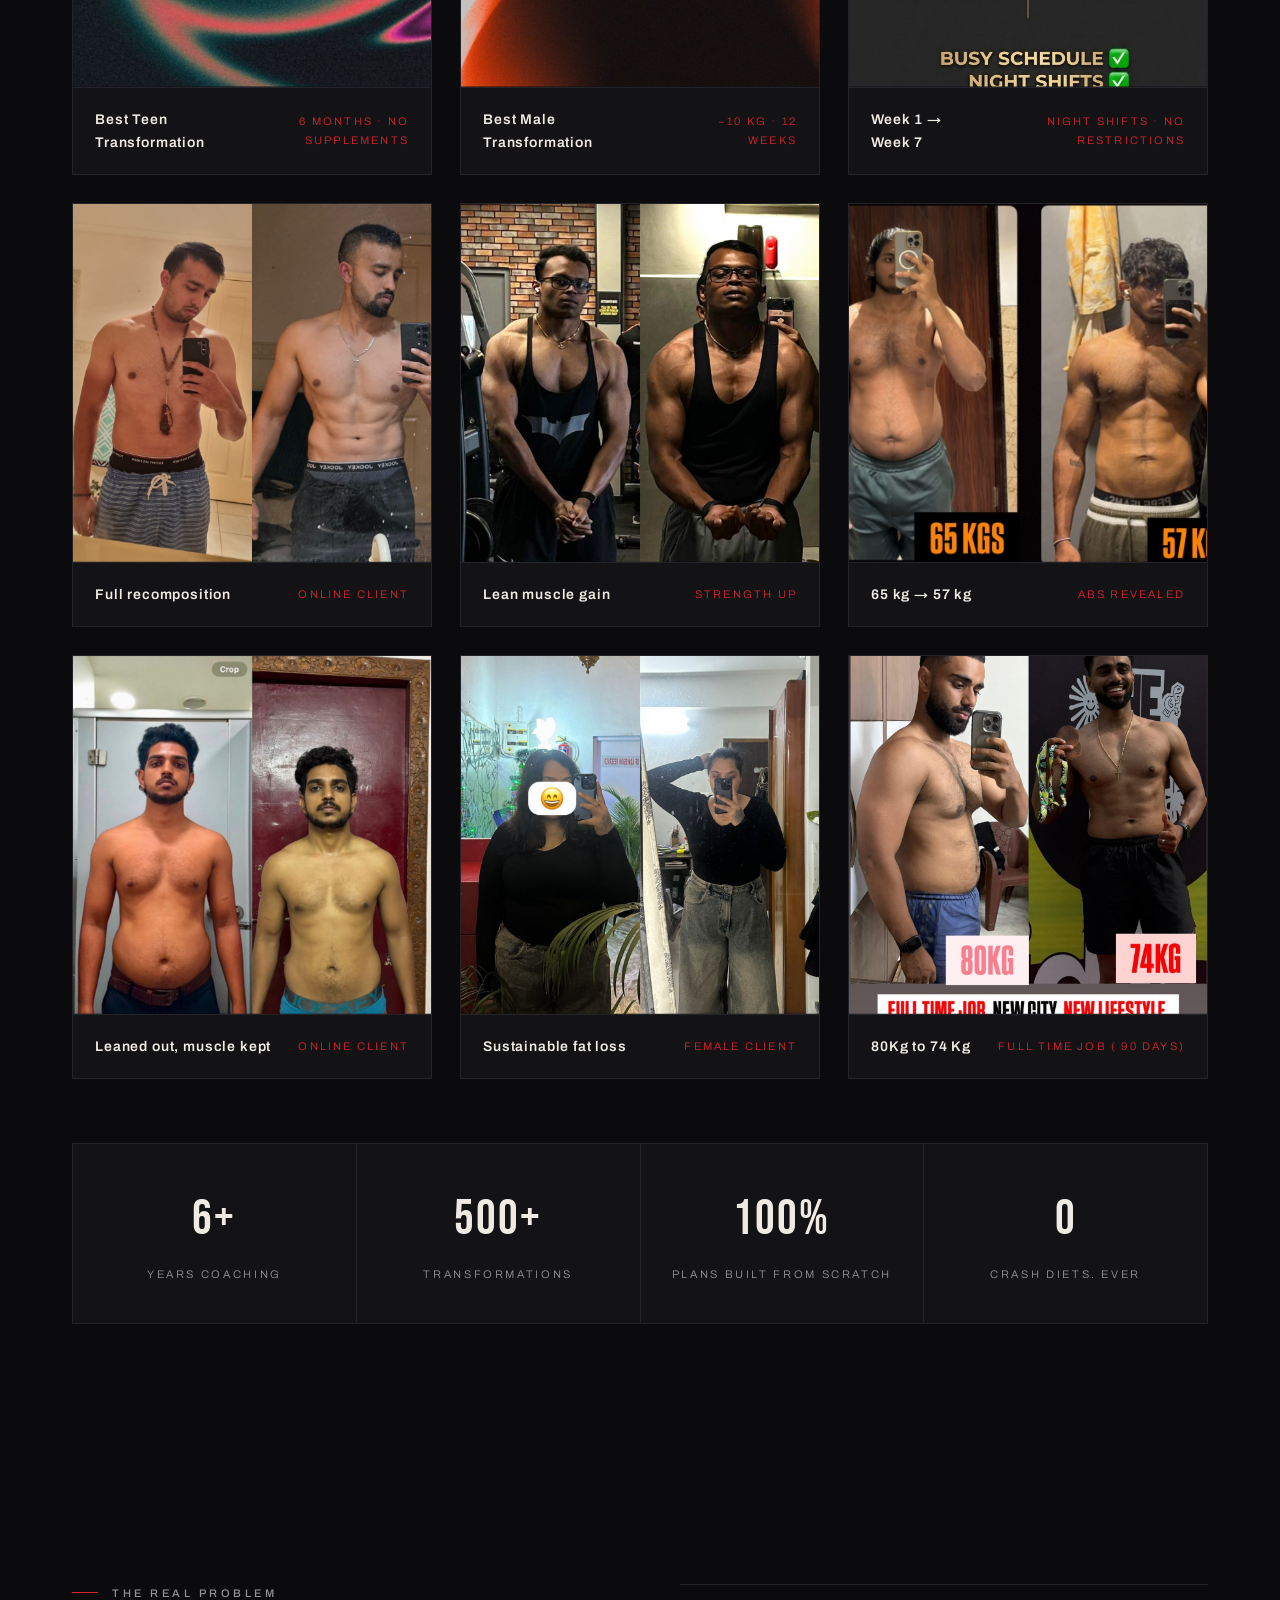
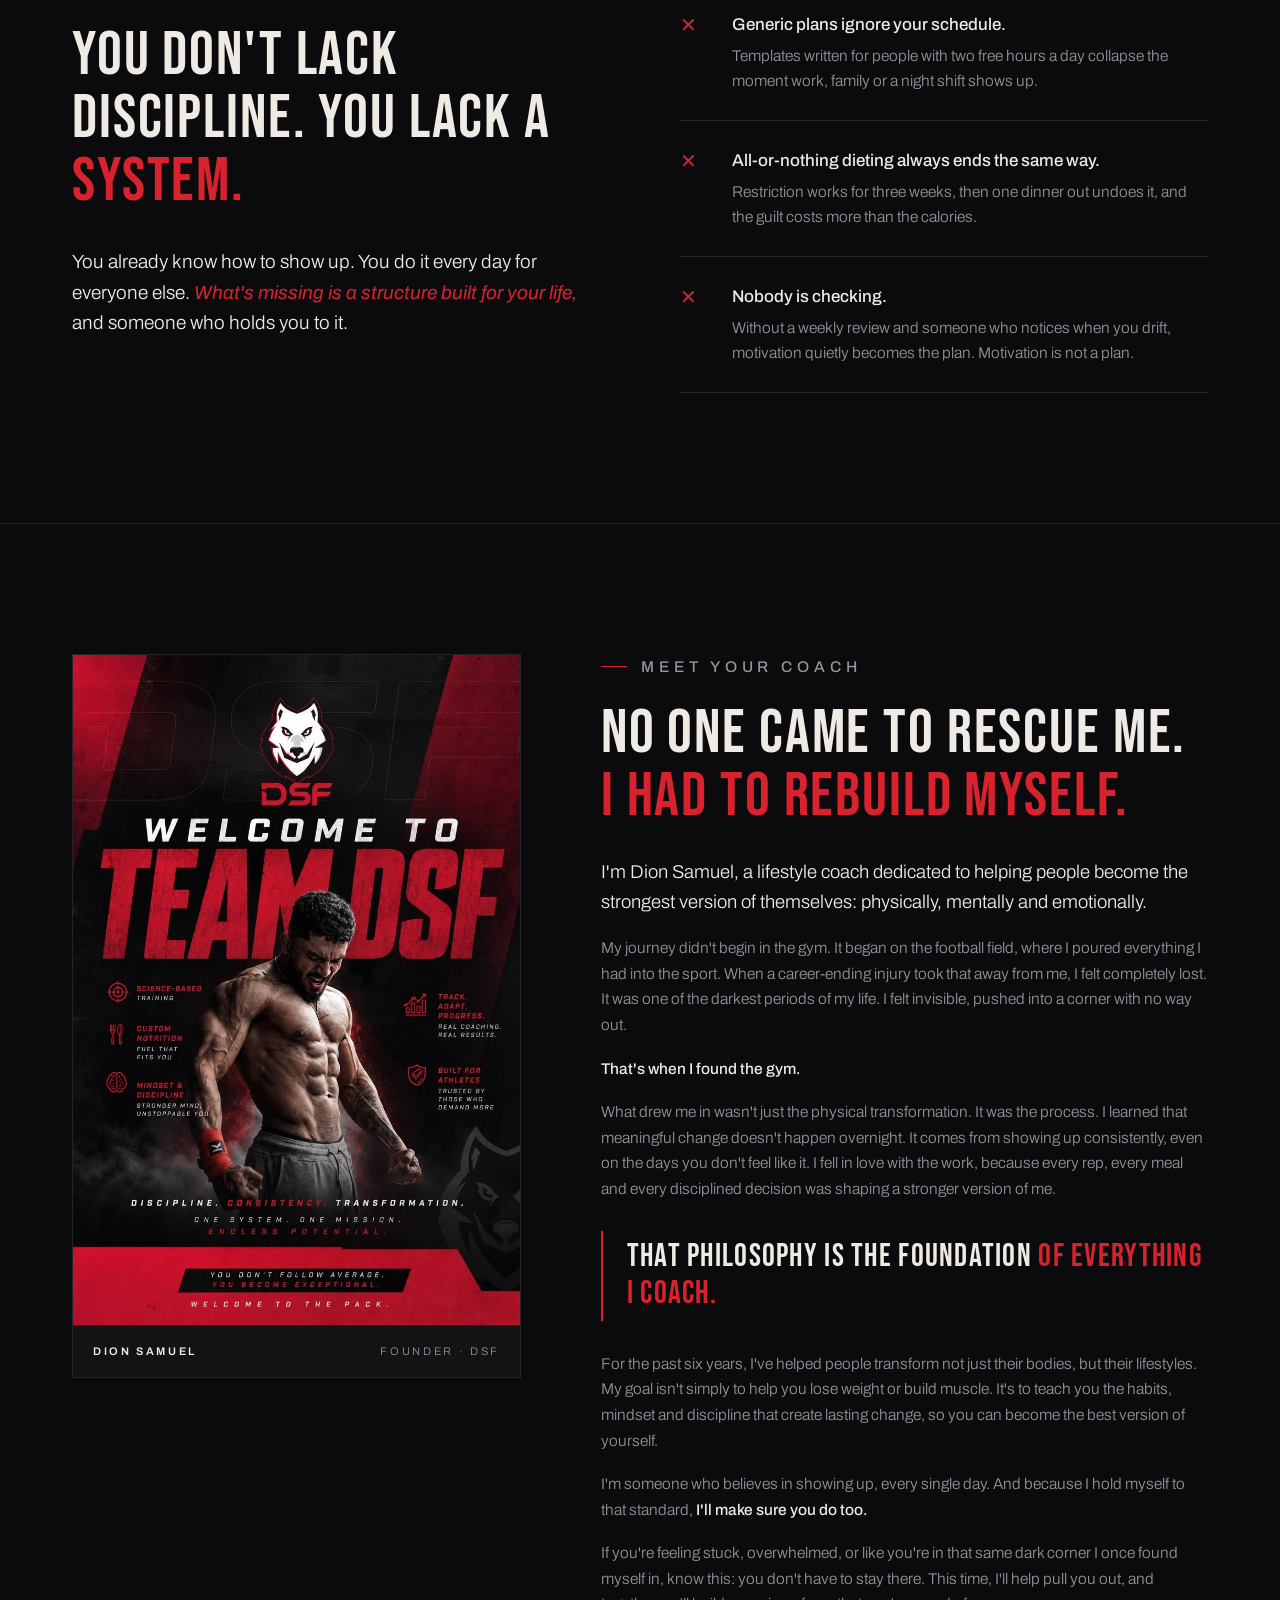
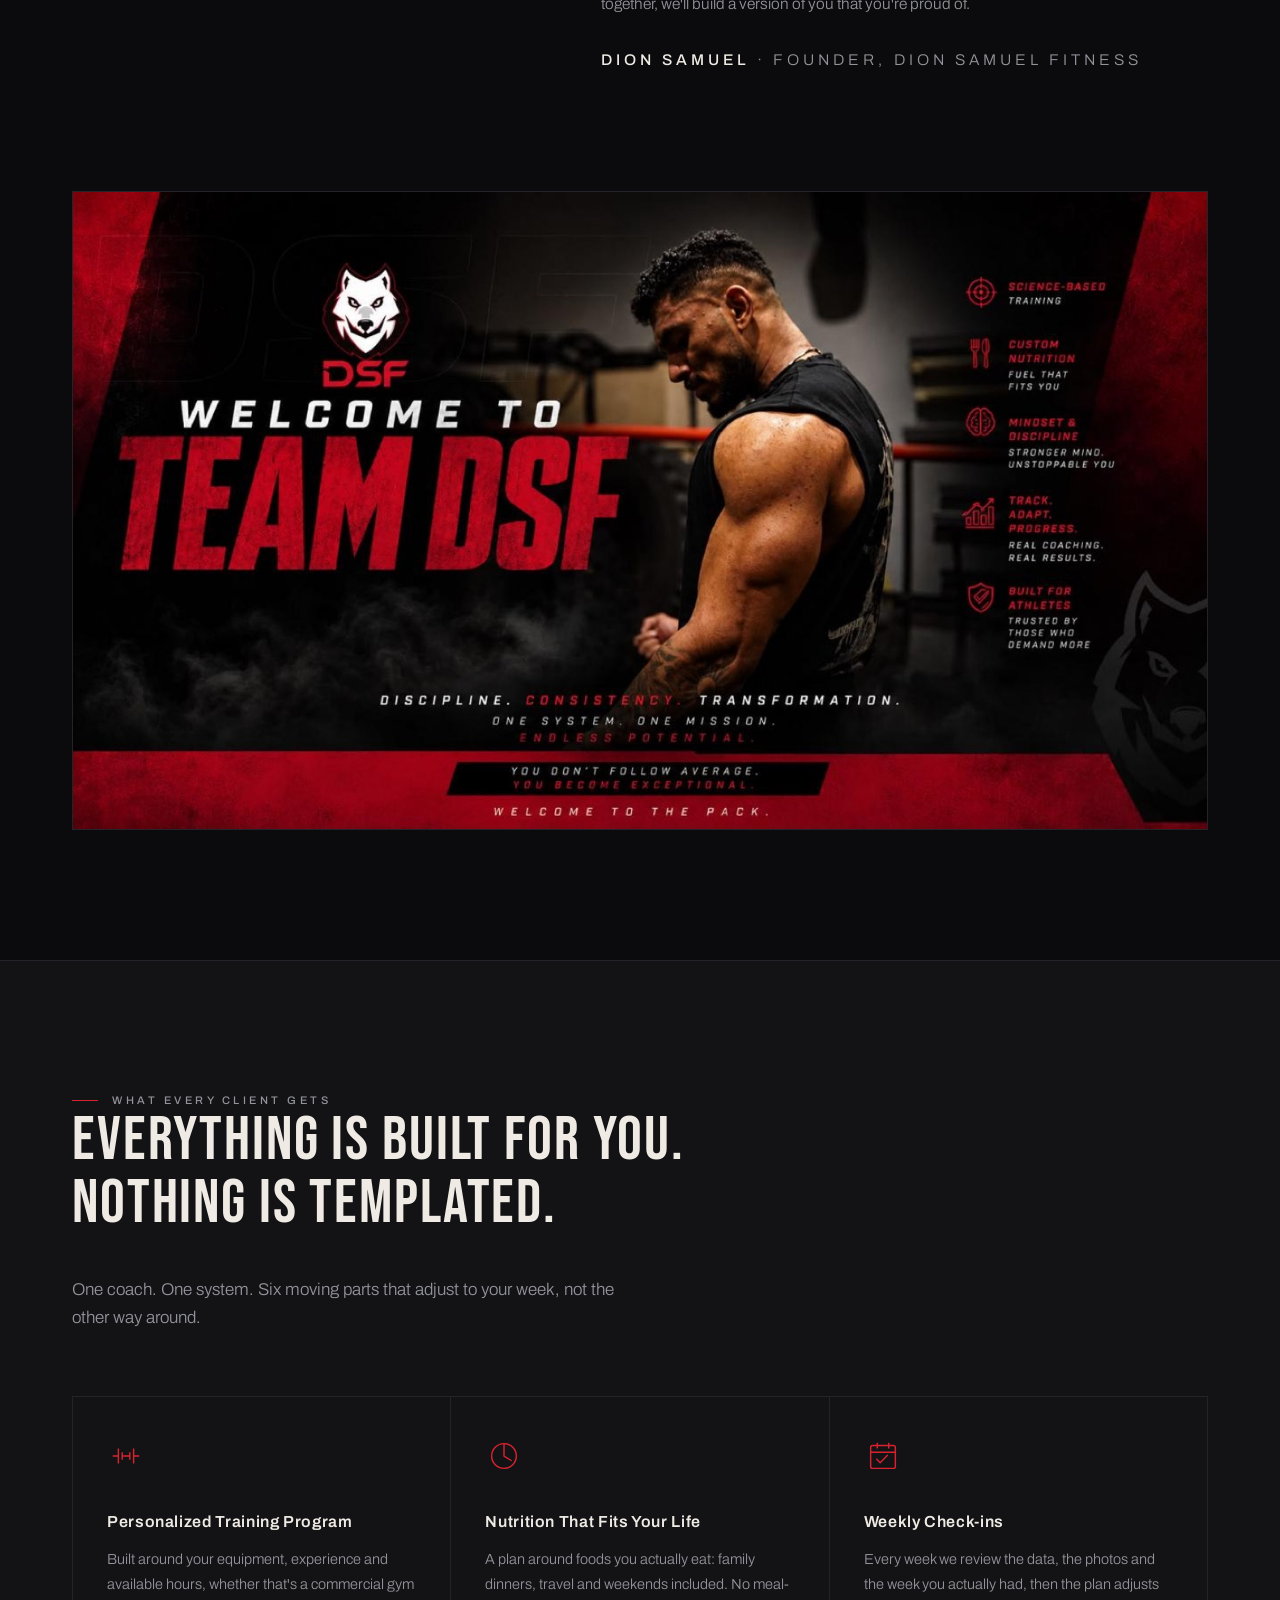
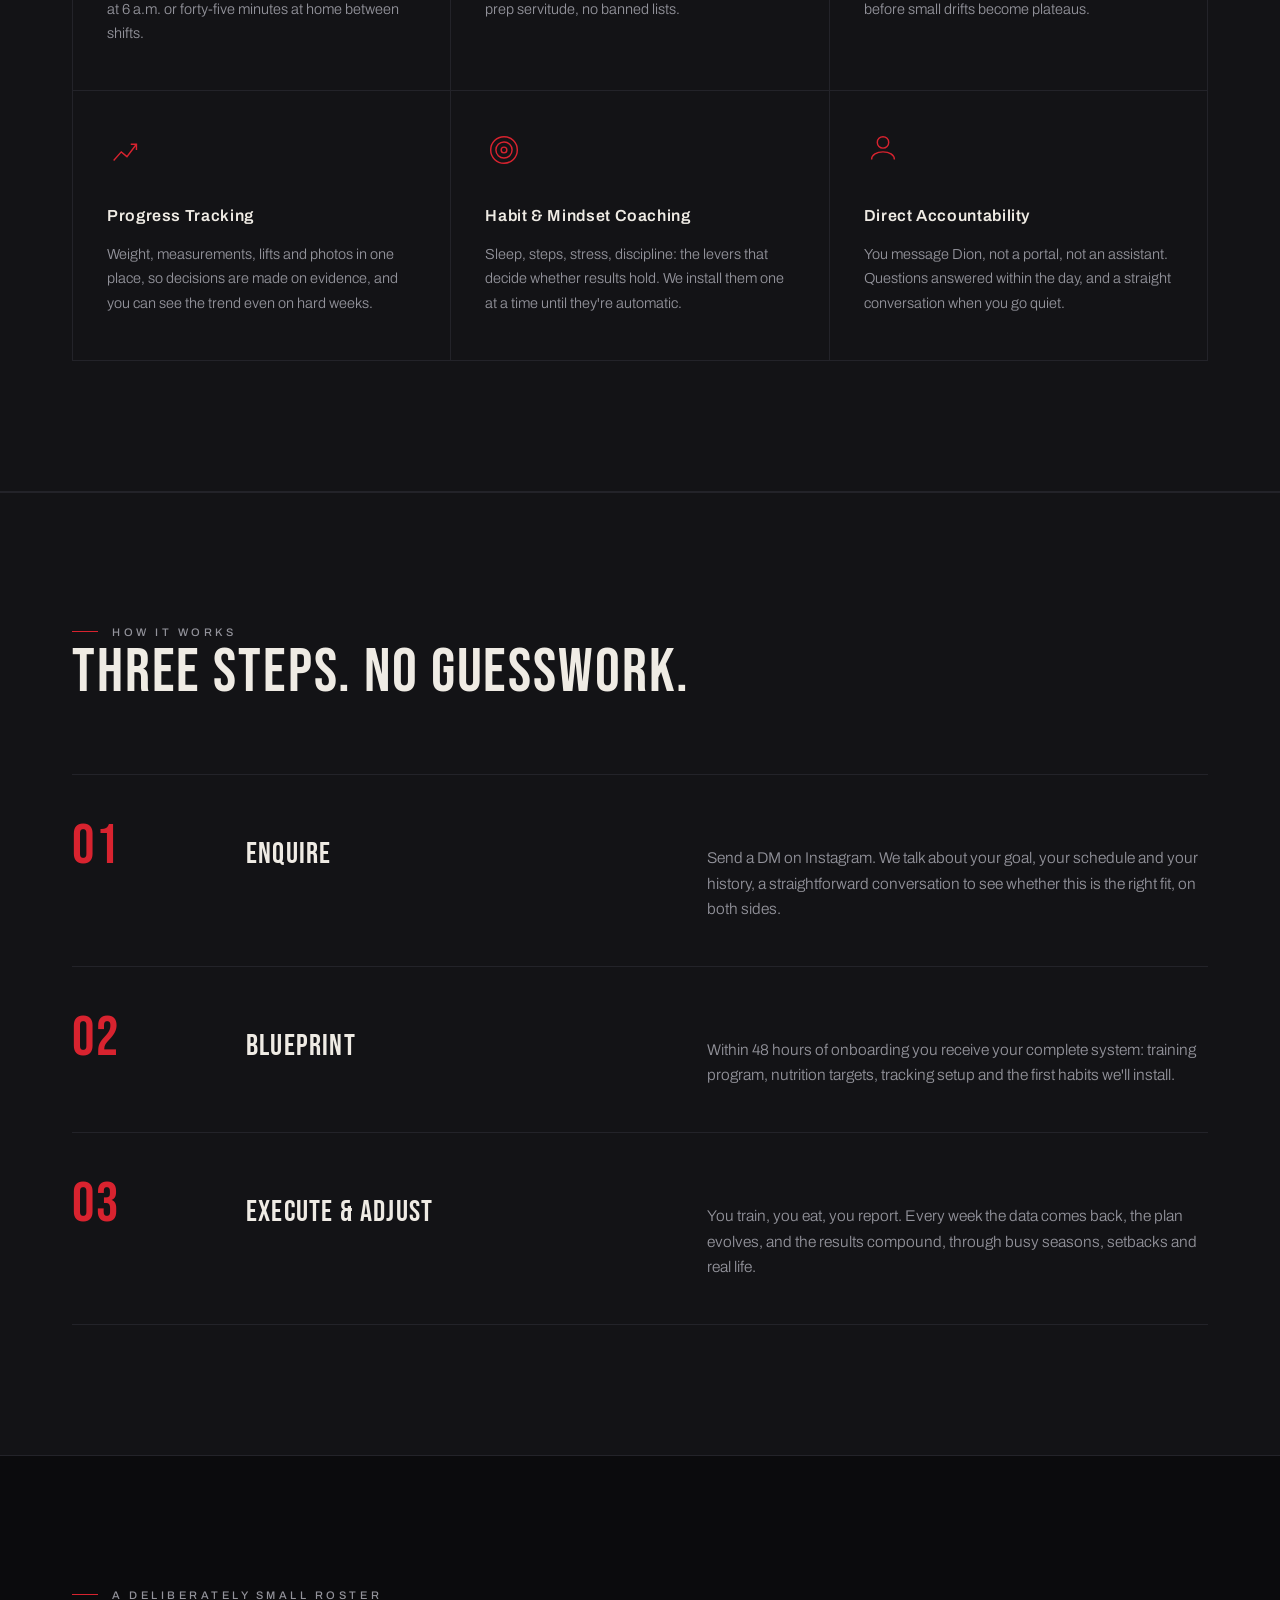
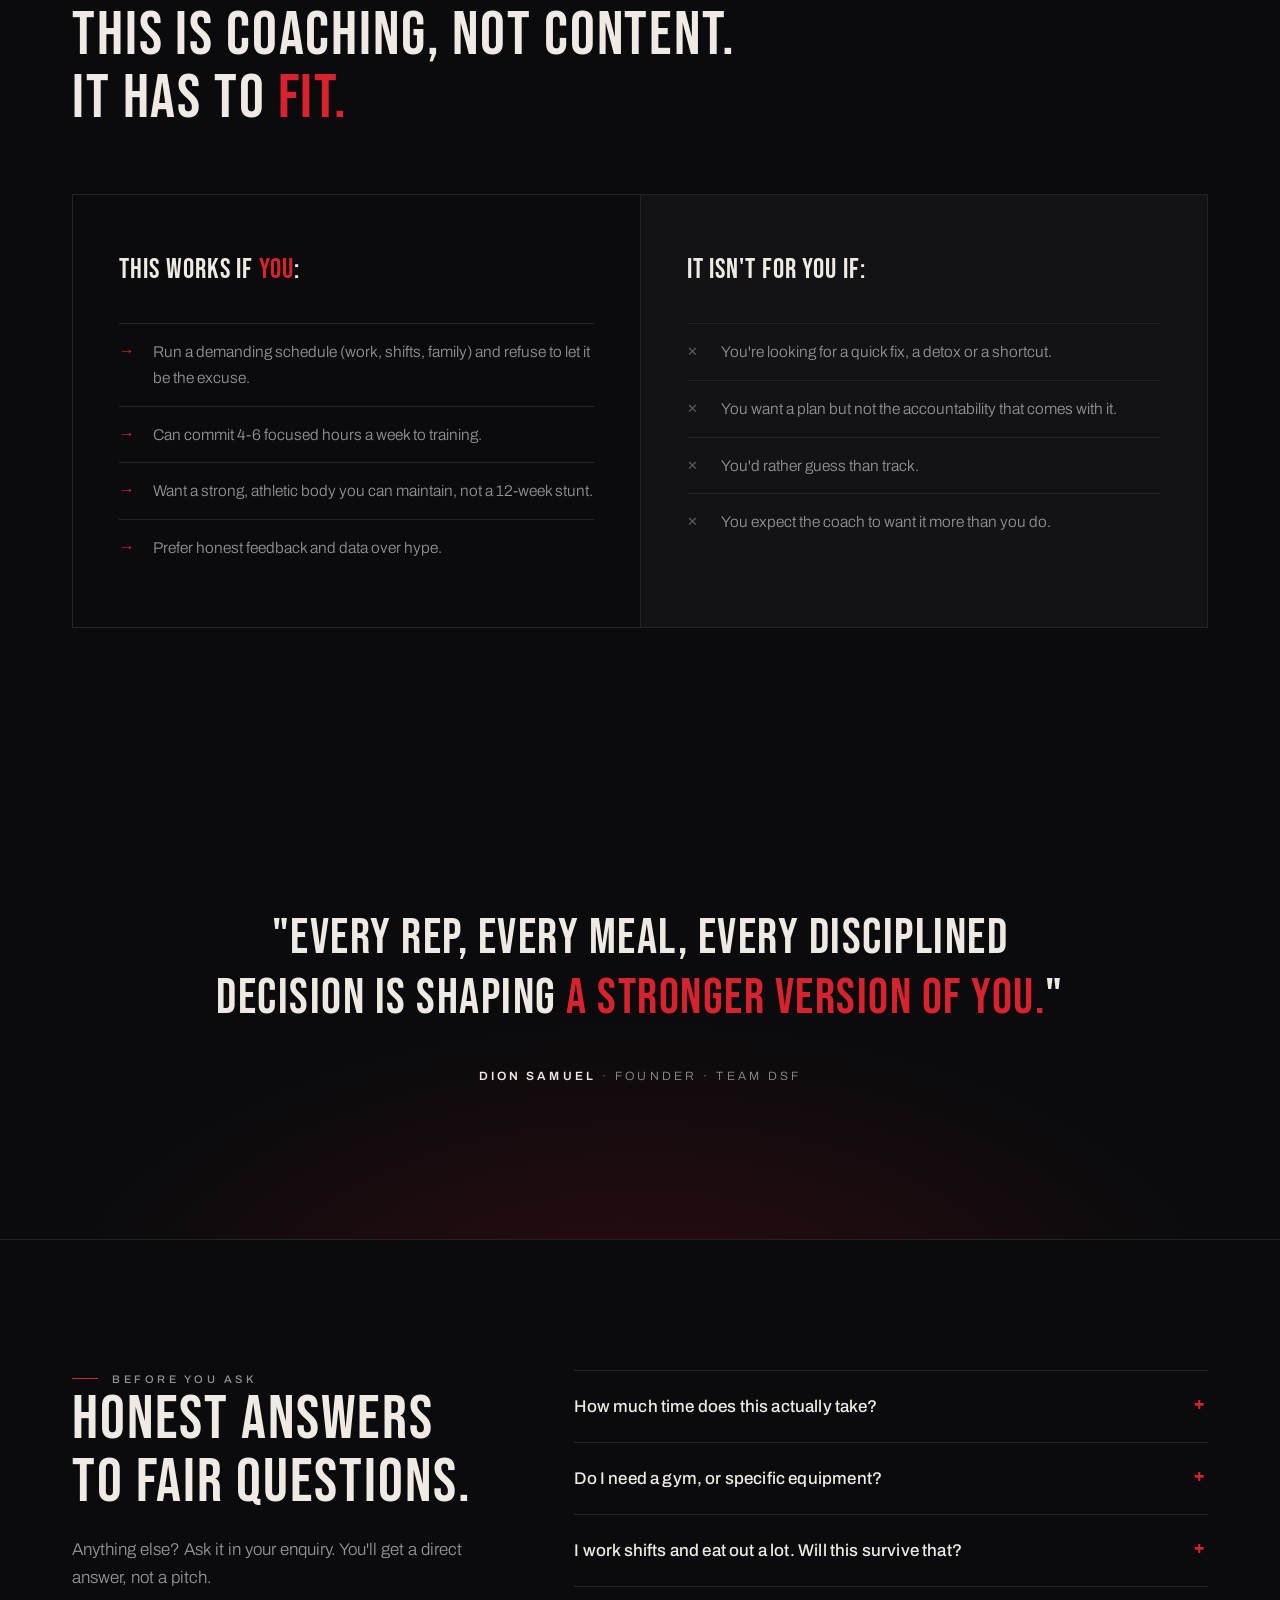
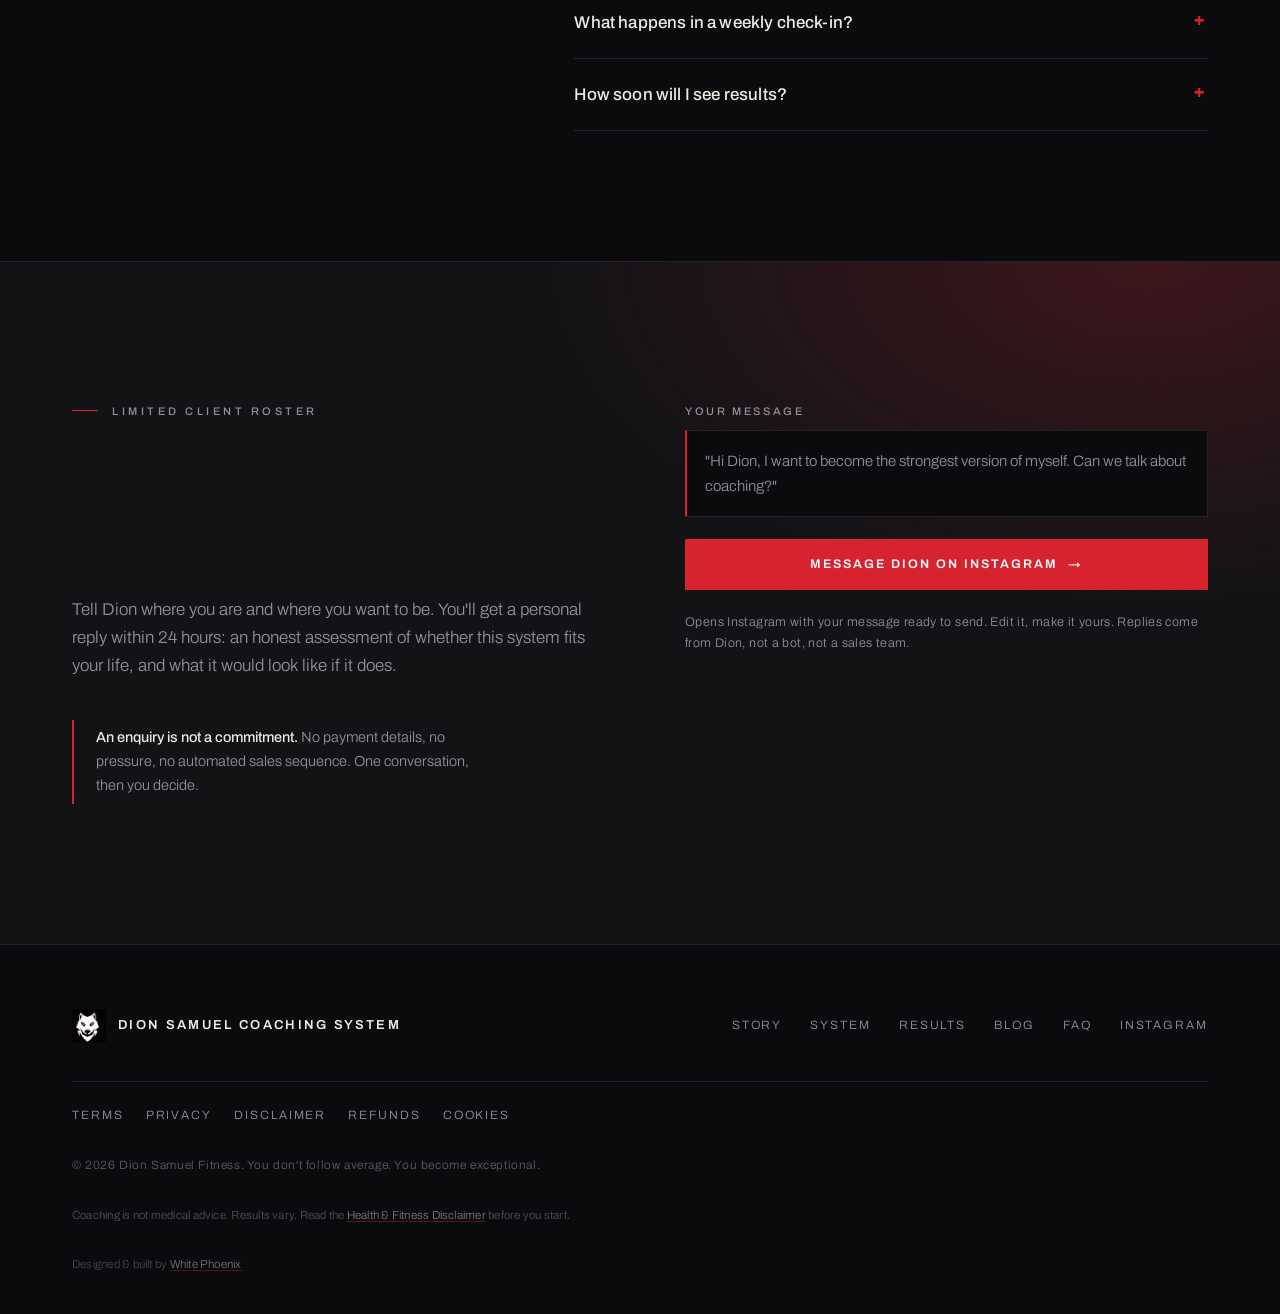
==== commit ad3f3d25: "Add White Phoenix developer credit to every footer Attribution link to whitephoenixconsulting.com as" ====
--- a/index.html
+++ b/index.html
@@ -481,6 +481,9 @@
 .foot .foot-note{order:5;flex-basis:100%;font-size:11.5px;color:#4f4f56;letter-spacing:.02em}
 .foot .foot-note a{border-bottom:1px solid rgba(216,35,47,.4);color:#7a7a82}
 .foot .foot-note a:hover{color:var(--bone)}
+.foot .credit{order:6;flex-basis:100%;font-size:11.5px;color:#45454b;letter-spacing:.02em}
+.foot .credit a{color:#6d6d75;border-bottom:1px solid rgba(216,35,47,.35)}
+.foot .credit a:hover{color:var(--bone)}
 @media(max-width:760px){.foot-links.legal{gap:16px}}
 </style>
 </head>
@@ -792,6 +795,7 @@
     <div class="foot-links legal"><a href="/terms.html">Terms</a><a href="/privacy.html">Privacy</a><a href="/disclaimer.html">Disclaimer</a><a href="/refund-policy.html">Refunds</a><a href="/cookie-policy.html">Cookies</a></div>
     <small>© 2026 Dion Samuel Fitness. You don't follow average. You become exceptional.</small>
     <small class="foot-note">Coaching is not medical advice. Results vary. Read the <a href="/disclaimer.html">Health &amp; Fitness Disclaimer</a> before you start.</small>
+    <small class="credit">Designed &amp; built by <a href="https://whitephoenixconsulting.com/" target="_blank" rel="noopener">White Phoenix</a></small>
   </div>
 </footer>
 
